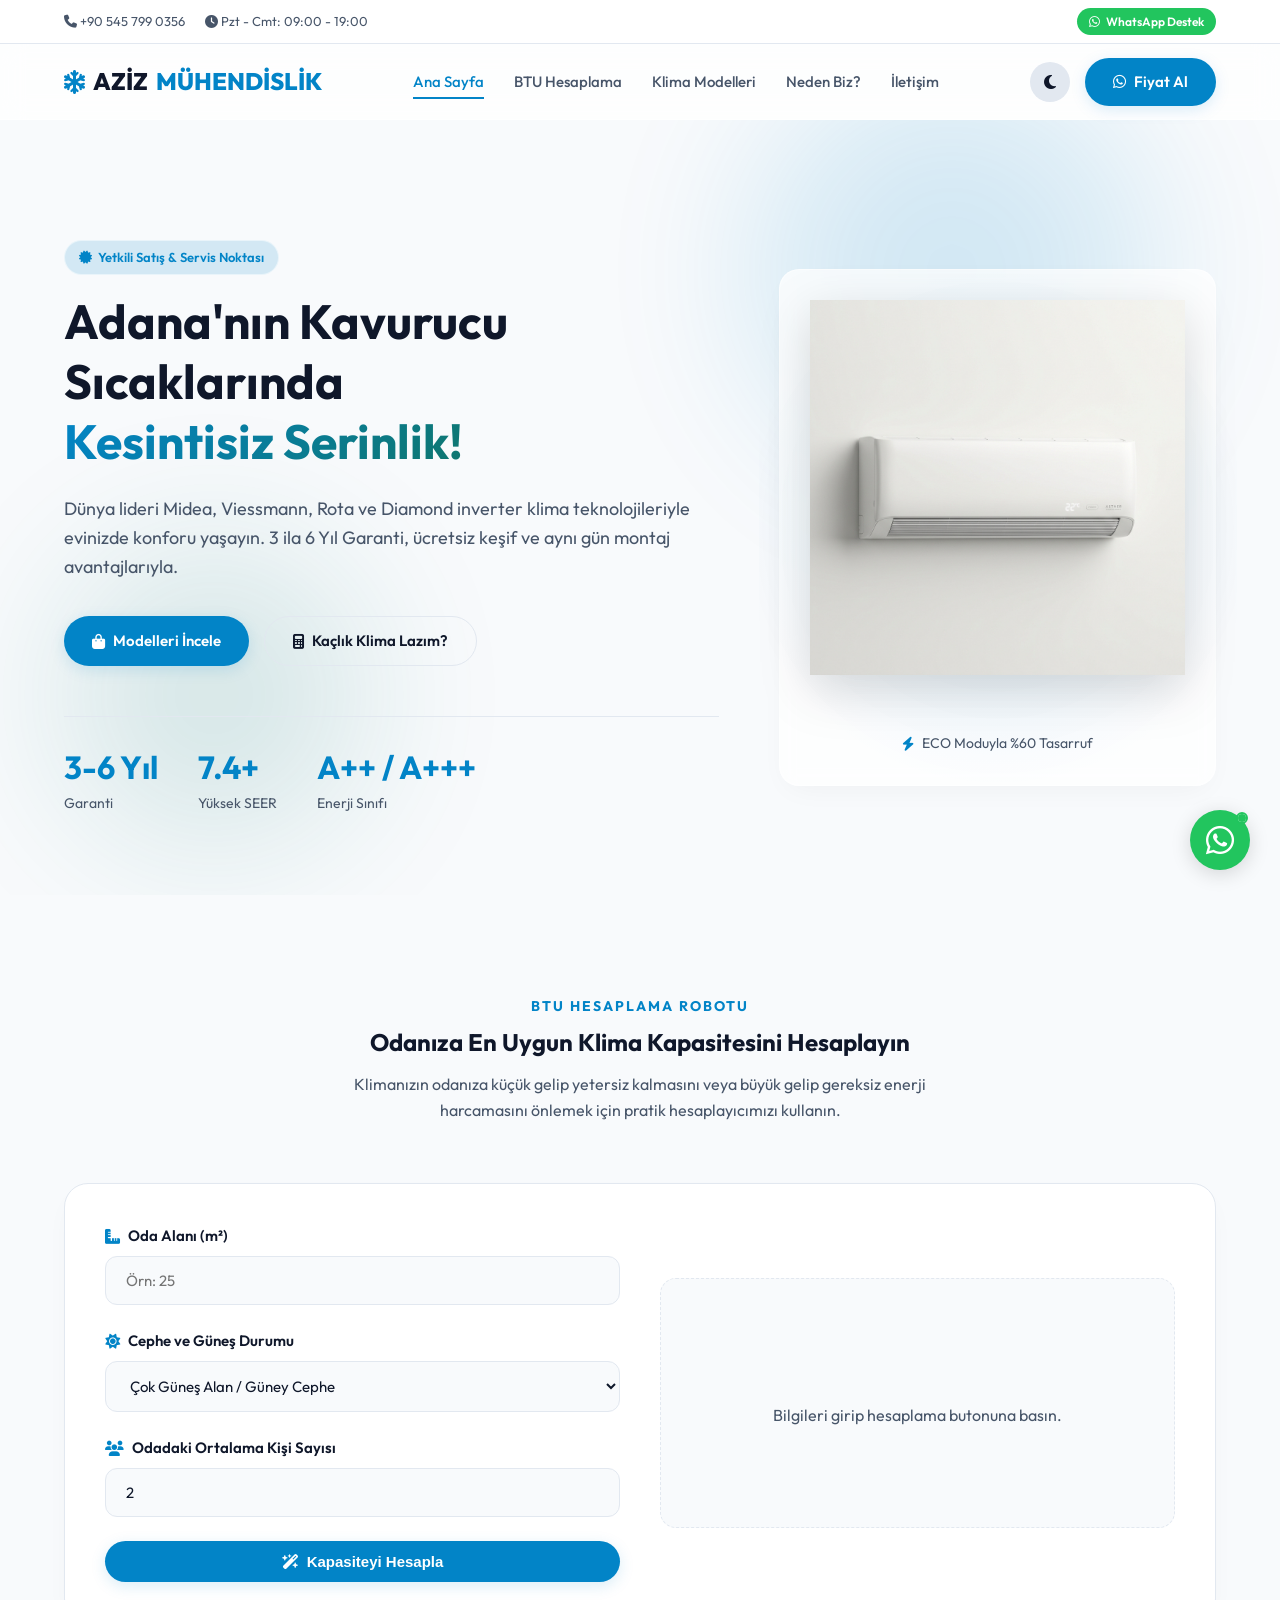
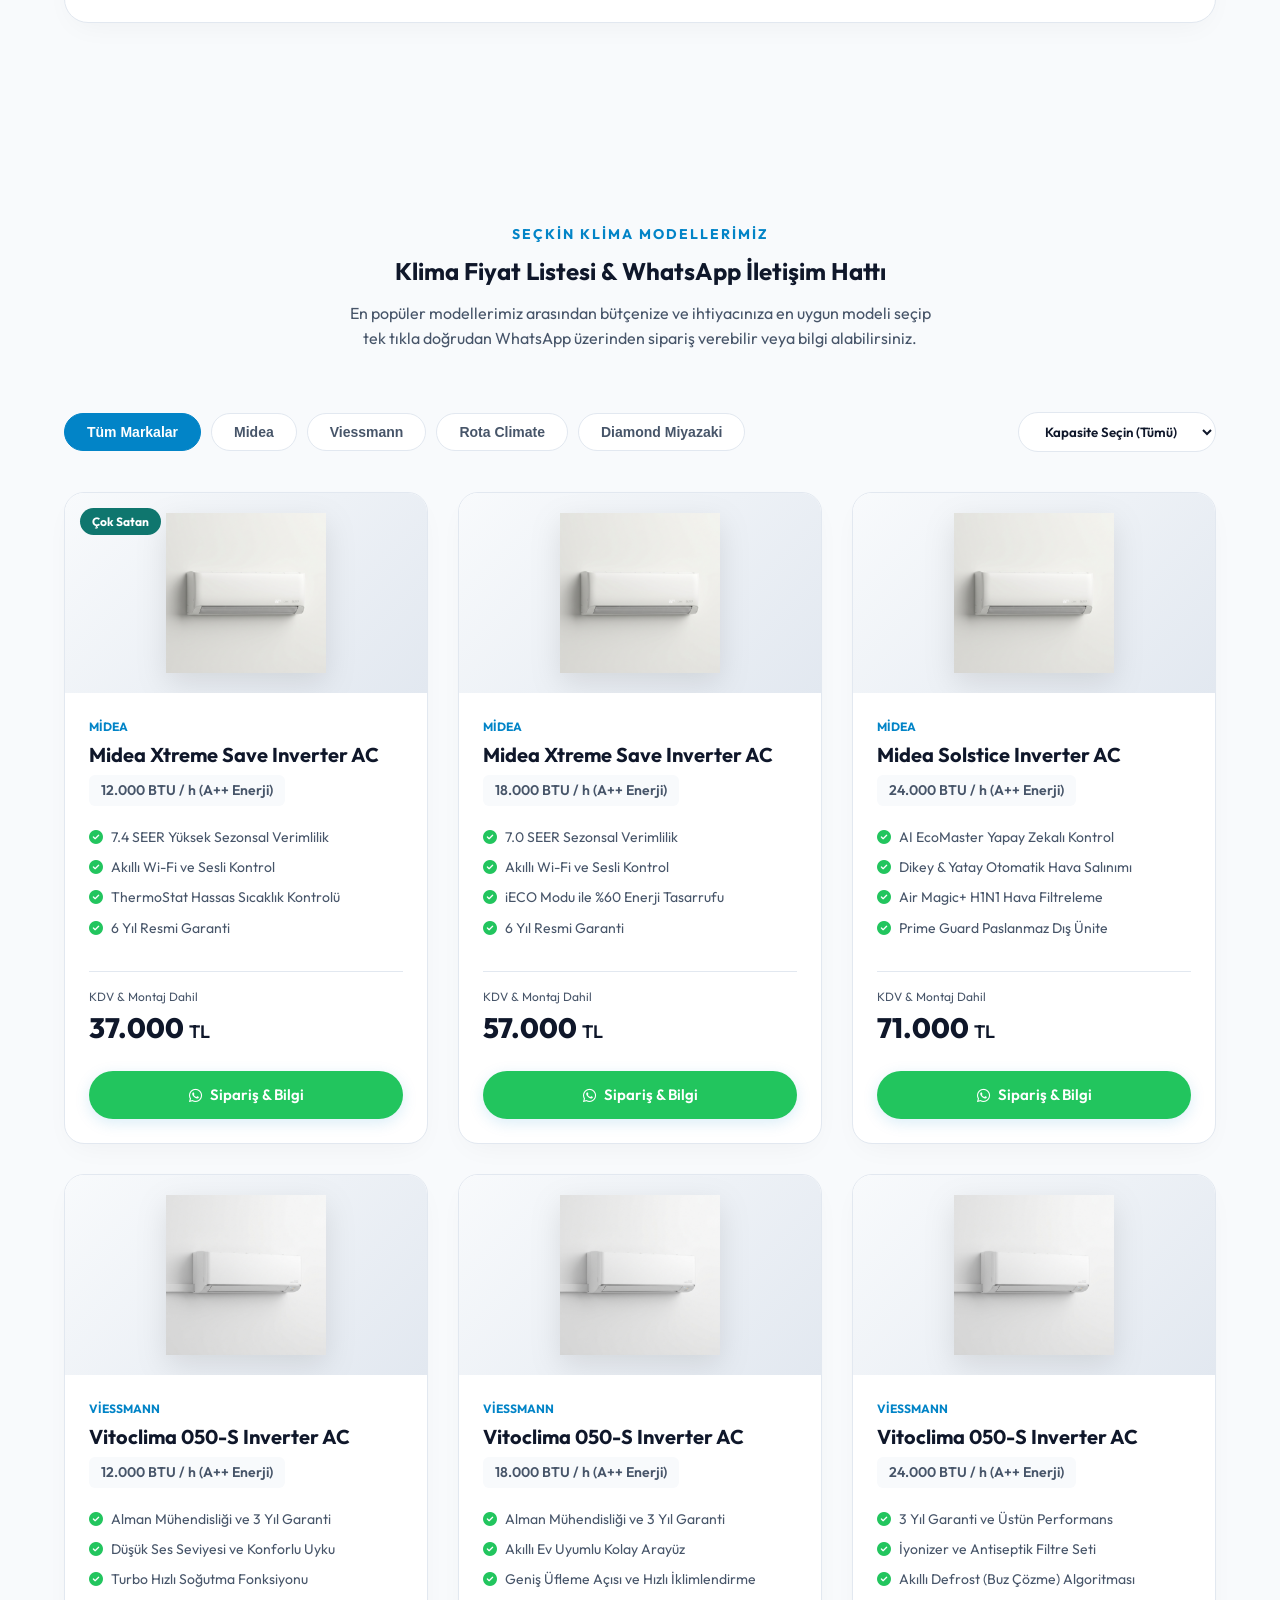
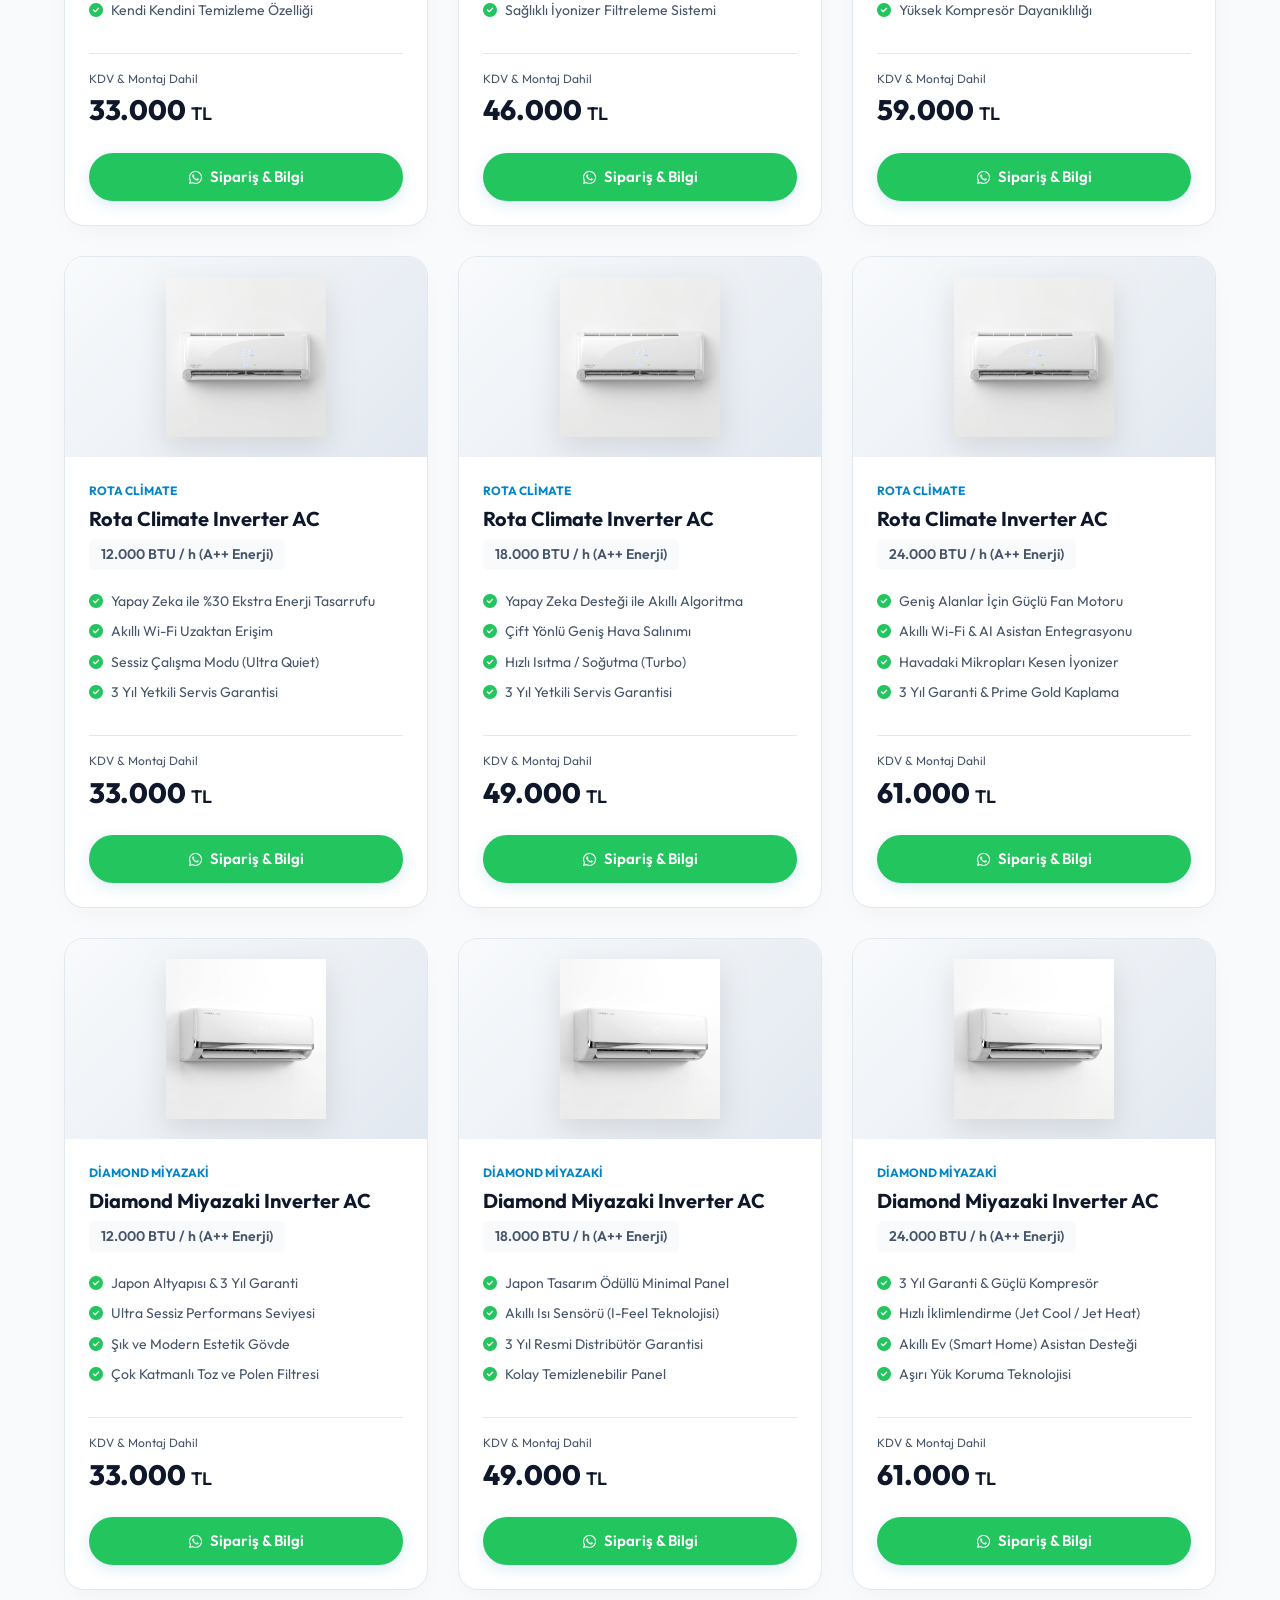
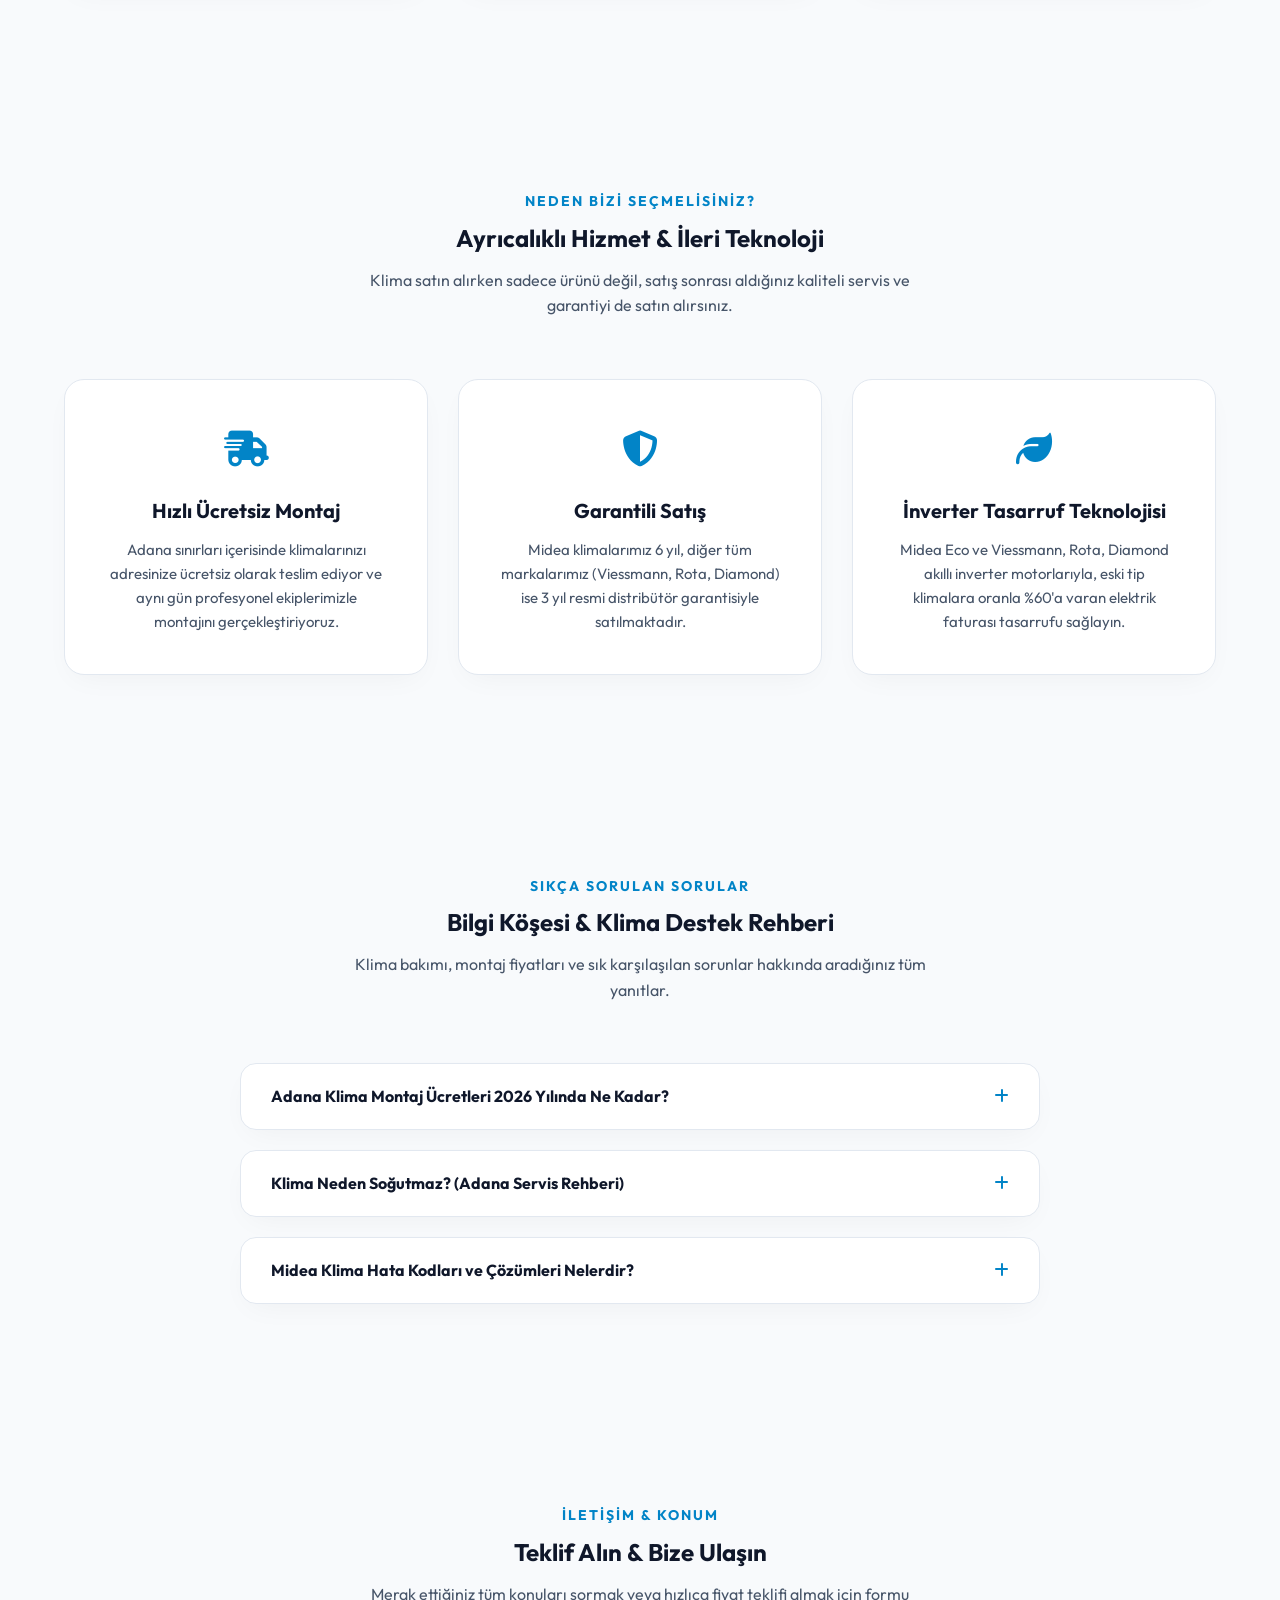
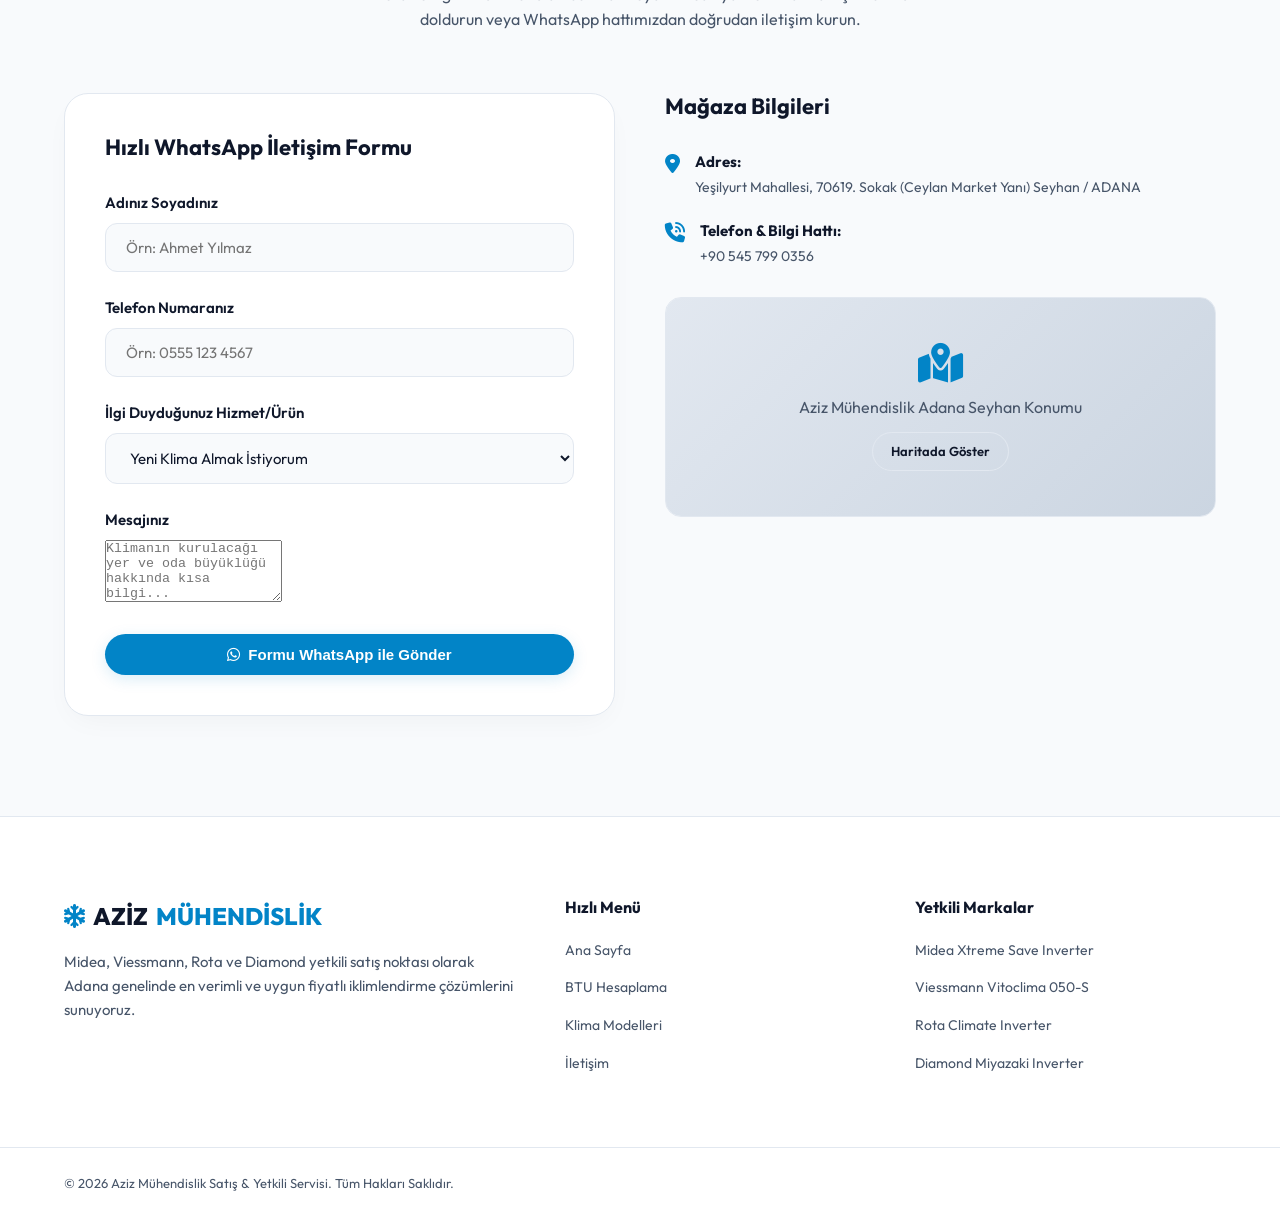
==== index.html @ 2f720b5b "Remove Designed for SEO text from footer" ====
<!DOCTYPE html>
<html lang="tr">
<head>
    <meta charset="UTF-8">
    <meta name="viewport" content="width=device-width, initial-scale=1.0">
    <title>Aziz Mühendislik | Adana Klima Satış & Teknik Servis Bayi</title>
    <meta name="description" content="Adana'da en ucuz ve en kaliteli klima modelleri! Aziz Mühendislik yetkili Midea, Viessmann, Rota ve Diamond bayi olarak 12000, 18000, 24000 BTU klima modellerinde cazip fiyatlar ve WhatsApp sipariş hattı.">
    <meta name="keywords" content="aziz mühendislik adana, adana klima, klima fiyatları adana, midea adana bayi, viessmann vitoclima adana, rota climate adana, diamond miyazaki adana, en iyi klima, yetkili klima servisi adana, 12000 btu klima, klima montajı">
    <link rel="canonical" href="https://github.com/ensibey/adanaklima">
    <meta name="google-site-verification" content="google5716913a2e6e8126" />
    
    <!-- Google Fonts -->
    <link rel="preconnect" href="https://fonts.googleapis.com">
    <link rel="preconnect" href="https://fonts.gstatic.com" crossorigin>
    <link href="https://fonts.googleapis.com/css2?family=Outfit:wght@300;400;500;600;700;800&display=swap" rel="stylesheet">
    
    <!-- FontAwesome for Icons -->
    <link rel="stylesheet" href="https://cdnjs.cloudflare.com/ajax/libs/font-awesome/6.4.0/css/all.min.css">
    
    <!-- Style Sheet -->
    <link rel="stylesheet" href="style.css">
    
    <!-- Structured Data (JSON-LD) for Google SEO -->
    <script type="application/ld+json">
    {
      "@context": "https://schema.org",
      "@type": "LocalBusiness",
      "name": "Aziz Mühendislik - Adana Klima Satış & Teknik Servis",
      "image": "https://raw.githubusercontent.com/ensibey/adanaklima/main/images/midea.png",
      "@id": "",
      "url": "https://github.com/ensibey/adanaklima",
      "telephone": "+905457990356",
      "address": {
        "@type": "PostalAddress",
        "streetAddress": "Yeşilyurt Mahallesi, 70619. Sokak (Ceylan Market Yanı)",
        "addressLocality": "Seyhan",
        "addressRegion": "Adana",
        "postalCode": "01120",
        "addressCountry": "TR"
      },
      "geo": {
        "@type": "GeoCoordinates",
        "latitude": 37.0094,
        "longitude": 35.2952
      },
      "openingHoursSpecification": {
        "@type": "OpeningHoursSpecification",
        "dayOfWeek": [
          "Monday",
          "Tuesday",
          "Wednesday",
          "Thursday",
          "Friday",
          "Saturday"
        ],
        "opens": "09:00",
        "closes": "19:00"
      },
      "priceRange": "$$$"
    }
    </script>
</head>
<body>
    <!-- Top Contact Bar -->
    <div class="top-bar">
        <div class="container top-bar-content">
            <div class="contact-info">
                <a href="tel:+905457990356"><i class="fa-solid fa-phone"></i> +90 545 799 0356</a>
                <span><i class="fa-solid fa-clock"></i> Pzt - Cmt: 09:00 - 19:00</span>
            </div>
            <div class="social-links">
                <a href="https://wa.me/905457990356" class="top-whatsapp" target="_blank"><i class="fa-brands fa-whatsapp"></i> WhatsApp Destek</a>
            </div>
        </div>
    </div>

    <!-- Navigation -->
    <header class="header">
        <nav class="navbar container">
            <a href="#" class="logo">
                <i class="fa-solid fa-snowflake icon-spin"></i> AZİZ<span>MÜHENDİSLİK</span>
            </a>
            <ul class="nav-menu">
                <li><a href="#home" class="nav-link active">Ana Sayfa</a></li>
                <li><a href="#calculator" class="nav-link">BTU Hesaplama</a></li>
                <li><a href="#products" class="nav-link">Klima Modelleri</a></li>
                <li><a href="#features" class="nav-link">Neden Biz?</a></li>
                <li><a href="#contact" class="nav-link">İletişim</a></li>
            </ul>
            <div class="nav-actions">
                <button id="theme-toggle" class="theme-btn" aria-label="Koyu/Açık Tema Değiştir">
                    <i class="fa-solid fa-moon"></i>
                </button>
                <a href="https://wa.me/905457990356" class="btn btn-primary btn-nav-wa" target="_blank">
                    <i class="fa-brands fa-whatsapp"></i> Fiyat Al
                </a>
                <button class="hamburger-menu" aria-label="Menüyü Aç/Kapat">
                    <span class="bar"></span>
                    <span class="bar"></span>
                    <span class="bar"></span>
                </button>
            </div>
        </nav>
    </header>

    <main>
        <!-- Hero Section -->
        <section id="home" class="hero">
            <div class="hero-bg-gradients">
                <div class="gradient-sphere sphere-1"></div>
                <div class="gradient-sphere sphere-2"></div>
            </div>
            <div class="container hero-content">
                <div class="hero-text">
                    <span class="badge"><i class="fa-solid fa-certificate"></i> Yetkili Satış & Servis Noktası</span>
                    <h1>Adana'nın Kavurucu Sıcaklarında <br><span class="text-gradient">Kesintisiz Serinlik!</span></h1>
                    <p>Dünya lideri Midea, Viessmann, Rota ve Diamond inverter klima teknolojileriyle evinizde konforu yaşayın. 3 ila 6 Yıl Garanti, ücretsiz keşif ve aynı gün montaj avantajlarıyla.</p>
                    <div class="hero-actions">
                        <a href="#products" class="btn btn-primary"><i class="fa-solid fa-bag-shopping"></i> Modelleri İncele</a>
                        <a href="#calculator" class="btn btn-secondary"><i class="fa-solid fa-calculator"></i> Kaçlık Klima Lazım?</a>
                    </div>
                    <div class="hero-stats">
                        <div class="stat-item">
                            <h3>3-6 Yıl</h3>
                            <p>Garanti</p>
                        </div>
                        <div class="stat-item">
                            <h3>7.4+</h3>
                            <p>Yüksek SEER</p>
                        </div>
                        <div class="stat-item">
                            <h3>A++ / A+++</h3>
                            <p>Enerji Sınıfı</p>
                        </div>
                    </div>
                </div>
                <div class="hero-visual">
                    <div class="image-wrapper">
                        <!-- Premium AC representation using image -->
                        <div class="premium-ac-mockup">
                            <div class="ac-glow"></div>
                            <img src="images/midea.png" alt="Midea Split Klima" class="ac-unit-img">
                            <div class="ac-badge">
                                <i class="fa-solid fa-bolt"></i>
                                <span>ECO Moduyla %60 Tasarruf</span>
                            </div>
                        </div>
                    </div>
                </div>
            </div>
        </section>

        <!-- Interactive BTU Calculator Section -->
        <section id="calculator" class="calculator-section section-padding">
            <div class="container">
                <div class="section-header text-center">
                    <span class="sub-title">BTU Hesaplama Robotu</span>
                    <h2>Odanıza En Uygun Klima Kapasitesini Hesaplayın</h2>
                    <p class="section-desc">Klimanızın odanıza küçük gelip yetersiz kalmasını veya büyük gelip gereksiz enerji harcamasını önlemek için pratik hesaplayıcımızı kullanın.</p>
                </div>
                
                <div class="calculator-box">
                    <div class="calc-inputs">
                        <div class="form-group">
                            <label for="room-area"><i class="fa-solid fa-ruler-combined"></i> Oda Alanı (m²)</label>
                            <input type="number" id="room-area" placeholder="Örn: 25" min="5" max="150" required>
                        </div>
                        <div class="form-group">
                            <label for="room-exposure"><i class="fa-solid fa-sun"></i> Cephe ve Güneş Durumu</label>
                            <select id="room-exposure">
                                <option value="1.0">Normal / Az Güneş Alan</option>
                                <option value="1.15" selected>Çok Güneş Alan / Güney Cephe</option>
                                <option value="1.25">Çatı Katı / Doğrudan Güneş Alan</option>
                            </select>
                        </div>
                        <div class="form-group">
                            <label for="people-count"><i class="fa-solid fa-users"></i> Odadaki Ortalama Kişi Sayısı</label>
                            <input type="number" id="people-count" value="2" min="1" max="20">
                        </div>
                        <button id="btn-calculate" class="btn btn-primary w-100">
                            <i class="fa-solid fa-wand-magic-sparkles"></i> Kapasiteyi Hesapla
                        </button>
                    </div>
                    
                    <div class="calc-result" id="calc-result-box">
                        <div class="result-placeholder">
                            <i class="fa-solid fa-calculator-combined icon-pulse"></i>
                            <p>Bilgileri girip hesaplama butonuna basın.</p>
                        </div>
                        <div class="result-display d-none">
                            <span class="result-label">Önerilen Minimum Kapasite</span>
                            <div class="result-btu" id="recommended-btu">-- BTU</div>
                            <p class="result-description" id="recommended-desc">Hesaplanıyor...</p>
                            <div class="result-action">
                                <button id="btn-filter-recommended" class="btn btn-secondary btn-sm">
                                    <i class="fa-solid fa-filter"></i> Bu Kapasitedeki Klimaları Göster
                                </button>
                            </div>
                        </div>
                    </div>
                </div>
            </div>
        </section>

        <!-- Product Catalog Section -->
        <section id="products" class="products-section section-padding">
            <div class="container">
                <div class="section-header text-center">
                    <span class="sub-title">Seçkin Klima Modellerimiz</span>
                    <h2>Klima Fiyat Listesi & WhatsApp İletişim Hattı</h2>
                    <p class="section-desc">En popüler modellerimiz arasından bütçenize ve ihtiyacınıza en uygun modeli seçip tek tıkla doğrudan WhatsApp üzerinden sipariş verebilir veya bilgi alabilirsiniz.</p>
                </div>

                <!-- Filters -->
                <div class="filter-wrapper">
                    <div class="filter-tabs">
                        <button class="filter-btn active" data-filter="all">Tüm Markalar</button>
                        <button class="filter-btn" data-filter="midea">Midea</button>
                        <button class="filter-btn" data-filter="viessmann">Viessmann</button>
                        <button class="filter-btn" data-filter="rota">Rota Climate</button>
                        <button class="filter-btn" data-filter="diamond">Diamond Miyazaki</button>
                    </div>
                    <div class="filter-capacity">
                        <select id="capacity-select" aria-label="BTU Kapasitesi Filtrele">
                            <option value="all">Kapasite Seçin (Tümü)</option>
                            <option value="12000">12.000 BTU</option>
                            <option value="18000">18.000 BTU</option>
                            <option value="24000">24.000 BTU</option>
                        </select>
                    </div>
                </div>

                <!-- Products Grid -->
                <div class="products-grid" id="products-container">
                    
                    <!-- BRAND: MIDEA -->
                    <!-- Product 1: Midea 12k -->
                    <article class="product-card" data-brand="midea" data-btu="12000">
                        <div class="card-badge highlight">Çok Satan</div>
                        <div class="product-image">
                            <img src="images/midea.png" alt="Midea Xtreme Save 12.000 BTU Inverter AC" class="ac-card-img">
                        </div>
                        <div class="product-info">
                            <span class="brand-tag">Midea</span>
                            <h3 class="product-title">Midea Xtreme Save Inverter AC</h3>
                            <div class="product-capacity-tag">12.000 BTU / h (A++ Enerji)</div>
                            <ul class="product-specs">
                                <li><i class="fa-solid fa-circle-check"></i> 7.4 SEER Yüksek Sezonsal Verimlilik</li>
                                <li><i class="fa-solid fa-circle-check"></i> Akıllı Wi-Fi ve Sesli Kontrol</li>
                                <li><i class="fa-solid fa-circle-check"></i> ThermoStat Hassas Sıcaklık Kontrolü</li>
                                <li><i class="fa-solid fa-circle-check"></i> 6 Yıl Resmi Garanti</li>
                            </ul>
                            <div class="price-box">
                                <span class="price-title">KDV & Montaj Dahil</span>
                                <div class="price-value">37.000 <span class="currency">TL</span></div>
                            </div>
                            <a href="#" class="btn btn-primary btn-wa-order" data-brand="Midea" data-model="Xtreme Save Inverter" data-btu="12.000" data-price="37.000">
                                <i class="fa-brands fa-whatsapp"></i> Sipariş & Bilgi
                            </a>
                        </div>
                    </article>

                    <!-- Product 2: Midea 18k -->
                    <article class="product-card" data-brand="midea" data-btu="18000">
                        <div class="product-image">
                            <img src="images/midea.png" alt="Midea Xtreme Save 18.000 BTU Inverter AC" class="ac-card-img">
                        </div>
                        <div class="product-info">
                            <span class="brand-tag">Midea</span>
                            <h3 class="product-title">Midea Xtreme Save Inverter AC</h3>
                            <div class="product-capacity-tag">18.000 BTU / h (A++ Enerji)</div>
                            <ul class="product-specs">
                                <li><i class="fa-solid fa-circle-check"></i> 7.0 SEER Sezonsal Verimlilik</li>
                                <li><i class="fa-solid fa-circle-check"></i> Akıllı Wi-Fi ve Sesli Kontrol</li>
                                <li><i class="fa-solid fa-circle-check"></i> iECO Modu ile %60 Enerji Tasarrufu</li>
                                <li><i class="fa-solid fa-circle-check"></i> 6 Yıl Resmi Garanti</li>
                            </ul>
                            <div class="price-box">
                                <span class="price-title">KDV & Montaj Dahil</span>
                                <div class="price-value">57.000 <span class="currency">TL</span></div>
                            </div>
                            <a href="#" class="btn btn-primary btn-wa-order" data-brand="Midea" data-model="Xtreme Save Inverter" data-btu="18.000" data-price="57.000">
                                <i class="fa-brands fa-whatsapp"></i> Sipariş & Bilgi
                            </a>
                        </div>
                    </article>

                    <!-- Product 3: Midea 24k -->
                    <article class="product-card" data-brand="midea" data-btu="24000">
                        <div class="product-image">
                            <img src="images/midea.png" alt="Midea Solstice 24.000 BTU Inverter AC" class="ac-card-img">
                        </div>
                        <div class="product-info">
                            <span class="brand-tag">Midea</span>
                            <h3 class="product-title">Midea Solstice Inverter AC</h3>
                            <div class="product-capacity-tag">24.000 BTU / h (A++ Enerji)</div>
                            <ul class="product-specs">
                                <li><i class="fa-solid fa-circle-check"></i> AI EcoMaster Yapay Zekalı Kontrol</li>
                                <li><i class="fa-solid fa-circle-check"></i> Dikey & Yatay Otomatik Hava Salınımı</li>
                                <li><i class="fa-solid fa-circle-check"></i> Air Magic+ H1N1 Hava Filtreleme</li>
                                <li><i class="fa-solid fa-circle-check"></i> Prime Guard Paslanmaz Dış Ünite</li>
                            </ul>
                            <div class="price-box">
                                <span class="price-title">KDV & Montaj Dahil</span>
                                <div class="price-value">71.000 <span class="currency">TL</span></div>
                            </div>
                            <a href="#" class="btn btn-primary btn-wa-order" data-brand="Midea" data-model="Solstice Inverter" data-btu="24.000" data-price="71.000">
                                <i class="fa-brands fa-whatsapp"></i> Sipariş & Bilgi
                            </a>
                        </div>
                    </article>


                    <!-- BRAND: VIESSMANN -->
                    <!-- Product 4: Viessmann 12k -->
                    <article class="product-card" data-brand="viessmann" data-btu="12000">
                        <div class="product-image">
                            <img src="images/viessmann.png" alt="Viessmann Vitoclima 12.000 BTU" class="ac-card-img">
                        </div>
                        <div class="product-info">
                            <span class="brand-tag">Viessmann</span>
                            <h3 class="product-title">Vitoclima 050-S Inverter AC</h3>
                            <div class="product-capacity-tag">12.000 BTU / h (A++ Enerji)</div>
                            <ul class="product-specs">
                                <li><i class="fa-solid fa-circle-check"></i> Alman Mühendisliği ve 3 Yıl Garanti</li>
                                <li><i class="fa-solid fa-circle-check"></i> Düşük Ses Seviyesi ve Konforlu Uyku</li>
                                <li><i class="fa-solid fa-circle-check"></i> Turbo Hızlı Soğutma Fonksiyonu</li>
                                <li><i class="fa-solid fa-circle-check"></i> Kendi Kendini Temizleme Özelliği</li>
                            </ul>
                            <div class="price-box">
                                <span class="price-title">KDV & Montaj Dahil</span>
                                <div class="price-value">33.000 <span class="currency">TL</span></div>
                            </div>
                            <a href="#" class="btn btn-primary btn-wa-order" data-brand="Viessmann" data-model="Vitoclima 050-S" data-btu="12.000" data-price="33.000">
                                <i class="fa-brands fa-whatsapp"></i> Sipariş & Bilgi
                            </a>
                        </div>
                    </article>

                    <!-- Product 5: Viessmann 18k -->
                    <article class="product-card" data-brand="viessmann" data-btu="18000">
                        <div class="product-image">
                            <img src="images/viessmann.png" alt="Viessmann Vitoclima 18.000 BTU" class="ac-card-img">
                        </div>
                        <div class="product-info">
                            <span class="brand-tag">Viessmann</span>
                            <h3 class="product-title">Vitoclima 050-S Inverter AC</h3>
                            <div class="product-capacity-tag">18.000 BTU / h (A++ Enerji)</div>
                            <ul class="product-specs">
                                <li><i class="fa-solid fa-circle-check"></i> Alman Mühendisliği ve 3 Yıl Garanti</li>
                                <li><i class="fa-solid fa-circle-check"></i> Akıllı Ev Uyumlu Kolay Arayüz</li>
                                <li><i class="fa-solid fa-circle-check"></i> Geniş Üfleme Açısı ve Hızlı İklimlendirme</li>
                                <li><i class="fa-solid fa-circle-check"></i> Sağlıklı İyonizer Filtreleme Sistemi</li>
                            </ul>
                            <div class="price-box">
                                <span class="price-title">KDV & Montaj Dahil</span>
                                <div class="price-value">46.000 <span class="currency">TL</span></div>
                            </div>
                            <a href="#" class="btn btn-primary btn-wa-order" data-brand="Viessmann" data-model="Vitoclima 050-S" data-btu="18.000" data-price="46.000">
                                <i class="fa-brands fa-whatsapp"></i> Sipariş & Bilgi
                            </a>
                        </div>
                    </article>

                    <!-- Product 6: Viessmann 24k -->
                    <article class="product-card" data-brand="viessmann" data-btu="24000">
                        <div class="product-image">
                            <img src="images/viessmann.png" alt="Viessmann Vitoclima 24.000 BTU" class="ac-card-img">
                        </div>
                        <div class="product-info">
                            <span class="brand-tag">Viessmann</span>
                            <h3 class="product-title">Vitoclima 050-S Inverter AC</h3>
                            <div class="product-capacity-tag">24.000 BTU / h (A++ Enerji)</div>
                            <ul class="product-specs">
                                <li><i class="fa-solid fa-circle-check"></i> 3 Yıl Garanti ve Üstün Performans</li>
                                <li><i class="fa-solid fa-circle-check"></i> İyonizer ve Antiseptik Filtre Seti</li>
                                <li><i class="fa-solid fa-circle-check"></i> Akıllı Defrost (Buz Çözme) Algoritması</li>
                                <li><i class="fa-solid fa-circle-check"></i> Yüksek Kompresör Dayanıklılığı</li>
                            </ul>
                            <div class="price-box">
                                <span class="price-title">KDV & Montaj Dahil</span>
                                <div class="price-value">59.000 <span class="currency">TL</span></div>
                            </div>
                            <a href="#" class="btn btn-primary btn-wa-order" data-brand="Viessmann" data-model="Vitoclima 050-S" data-btu="24.000" data-price="59.000">
                                <i class="fa-brands fa-whatsapp"></i> Sipariş & Bilgi
                            </a>
                        </div>
                    </article>


                    <!-- BRAND: ROTA CLIMATE -->
                    <!-- Product 7: Rota 12k -->
                    <article class="product-card" data-brand="rota" data-btu="12000">
                        <div class="product-image">
                            <img src="images/rota.png" alt="Rota Climate 12.000 BTU Inverter AC" class="ac-card-img">
                        </div>
                        <div class="product-info">
                            <span class="brand-tag">Rota Climate</span>
                            <h3 class="product-title">Rota Climate Inverter AC</h3>
                            <div class="product-capacity-tag">12.000 BTU / h (A++ Enerji)</div>
                            <ul class="product-specs">
                                <li><i class="fa-solid fa-circle-check"></i> Yapay Zeka ile %30 Ekstra Enerji Tasarrufu</li>
                                <li><i class="fa-solid fa-circle-check"></i> Akıllı Wi-Fi Uzaktan Erişim</li>
                                <li><i class="fa-solid fa-circle-check"></i> Sessiz Çalışma Modu (Ultra Quiet)</li>
                                <li><i class="fa-solid fa-circle-check"></i> 3 Yıl Yetkili Servis Garantisi</li>
                            </ul>
                            <div class="price-box">
                                <span class="price-title">KDV & Montaj Dahil</span>
                                <div class="price-value">33.000 <span class="currency">TL</span></div>
                            </div>
                            <a href="#" class="btn btn-primary btn-wa-order" data-brand="Rota" data-model="Climate Inverter" data-btu="12.000" data-price="33.000">
                                <i class="fa-brands fa-whatsapp"></i> Sipariş & Bilgi
                            </a>
                        </div>
                    </article>

                    <!-- Product 8: Rota 18k -->
                    <article class="product-card" data-brand="rota" data-btu="18000">
                        <div class="product-image">
                            <img src="images/rota.png" alt="Rota Climate 18.000 BTU Inverter AC" class="ac-card-img">
                        </div>
                        <div class="product-info">
                            <span class="brand-tag">Rota Climate</span>
                            <h3 class="product-title">Rota Climate Inverter AC</h3>
                            <div class="product-capacity-tag">18.000 BTU / h (A++ Enerji)</div>
                            <ul class="product-specs">
                                <li><i class="fa-solid fa-circle-check"></i> Yapay Zeka Desteği ile Akıllı Algoritma</li>
                                <li><i class="fa-solid fa-circle-check"></i> Çift Yönlü Geniş Hava Salınımı</li>
                                <li><i class="fa-solid fa-circle-check"></i> Hızlı Isıtma / Soğutma (Turbo)</li>
                                <li><i class="fa-solid fa-circle-check"></i> 3 Yıl Yetkili Servis Garantisi</li>
                            </ul>
                            <div class="price-box">
                                <span class="price-title">KDV & Montaj Dahil</span>
                                <div class="price-value">49.000 <span class="currency">TL</span></div>
                            </div>
                            <a href="#" class="btn btn-primary btn-wa-order" data-brand="Rota" data-model="Climate Inverter" data-btu="18.000" data-price="49.000">
                                <i class="fa-brands fa-whatsapp"></i> Sipariş & Bilgi
                            </a>
                        </div>
                    </article>

                    <!-- Product 9: Rota 24k -->
                    <article class="product-card" data-brand="rota" data-btu="24000">
                        <div class="product-image">
                            <img src="images/rota.png" alt="Rota Climate 24.000 BTU Inverter AC" class="ac-card-img">
                        </div>
                        <div class="product-info">
                            <span class="brand-tag">Rota Climate</span>
                            <h3 class="product-title">Rota Climate Inverter AC</h3>
                            <div class="product-capacity-tag">24.000 BTU / h (A++ Enerji)</div>
                            <ul class="product-specs">
                                <li><i class="fa-solid fa-circle-check"></i> Geniş Alanlar İçin Güçlü Fan Motoru</li>
                                <li><i class="fa-solid fa-circle-check"></i> Akıllı Wi-Fi & AI Asistan Entegrasyonu</li>
                                <li><i class="fa-solid fa-circle-check"></i> Havadaki Mikropları Kesen İyonizer</li>
                                <li><i class="fa-solid fa-circle-check"></i> 3 Yıl Garanti & Prime Gold Kaplama</li>
                            </ul>
                            <div class="price-box">
                                <span class="price-title">KDV & Montaj Dahil</span>
                                <div class="price-value">61.000 <span class="currency">TL</span></div>
                            </div>
                            <a href="#" class="btn btn-primary btn-wa-order" data-brand="Rota" data-model="Climate Inverter" data-btu="24.000" data-price="61.000">
                                <i class="fa-brands fa-whatsapp"></i> Sipariş & Bilgi
                            </a>
                        </div>
                    </article>


                    <!-- BRAND: DIAMOND MIYAZAKI -->
                    <!-- Product 10: Diamond 12k -->
                    <article class="product-card" data-brand="diamond" data-btu="12000">
                        <div class="product-image">
                            <img src="images/diamond.png" alt="Diamond Miyazaki 12.000 BTU Inverter AC" class="ac-card-img">
                        </div>
                        <div class="product-info">
                            <span class="brand-tag">Diamond Miyazaki</span>
                            <h3 class="product-title">Diamond Miyazaki Inverter AC</h3>
                            <div class="product-capacity-tag">12.000 BTU / h (A++ Enerji)</div>
                            <ul class="product-specs">
                                <li><i class="fa-solid fa-circle-check"></i> Japon Altyapısı & 3 Yıl Garanti</li>
                                <li><i class="fa-solid fa-circle-check"></i> Ultra Sessiz Performans Seviyesi</li>
                                <li><i class="fa-solid fa-circle-check"></i> Şık ve Modern Estetik Gövde</li>
                                <li><i class="fa-solid fa-circle-check"></i> Çok Katmanlı Toz ve Polen Filtresi</li>
                            </ul>
                            <div class="price-box">
                                <span class="price-title">KDV & Montaj Dahil</span>
                                <div class="price-value">33.000 <span class="currency">TL</span></div>
                            </div>
                            <a href="#" class="btn btn-primary btn-wa-order" data-brand="Diamond" data-model="Miyazaki Inverter" data-btu="12.000" data-price="33.000">
                                <i class="fa-brands fa-whatsapp"></i> Sipariş & Bilgi
                            </a>
                        </div>
                    </article>

                    <!-- Product 11: Diamond 18k -->
                    <article class="product-card" data-brand="diamond" data-btu="18000">
                        <div class="product-image">
                            <img src="images/diamond.png" alt="Diamond Miyazaki 18.000 BTU Inverter AC" class="ac-card-img">
                        </div>
                        <div class="product-info">
                            <span class="brand-tag">Diamond Miyazaki</span>
                            <h3 class="product-title">Diamond Miyazaki Inverter AC</h3>
                            <div class="product-capacity-tag">18.000 BTU / h (A++ Enerji)</div>
                            <ul class="product-specs">
                                <li><i class="fa-solid fa-circle-check"></i> Japon Tasarım Ödüllü Minimal Panel</li>
                                <li><i class="fa-solid fa-circle-check"></i> Akıllı Isı Sensörü (I-Feel Teknolojisi)</li>
                                <li><i class="fa-solid fa-circle-check"></i> 3 Yıl Resmi Distribütör Garantisi</li>
                                <li><i class="fa-solid fa-circle-check"></i> Kolay Temizlenebilir Panel</li>
                            </ul>
                            <div class="price-box">
                                <span class="price-title">KDV & Montaj Dahil</span>
                                <div class="price-value">49.000 <span class="currency">TL</span></div>
                            </div>
                            <a href="#" class="btn btn-primary btn-wa-order" data-brand="Diamond" data-model="Miyazaki Inverter" data-btu="18.000" data-price="49.000">
                                <i class="fa-brands fa-whatsapp"></i> Sipariş & Bilgi
                            </a>
                        </div>
                    </article>

                    <!-- Product 12: Diamond 24k -->
                    <article class="product-card" data-brand="diamond" data-btu="24000">
                        <div class="product-image">
                            <img src="images/diamond.png" alt="Diamond Miyazaki 24.000 BTU Inverter AC" class="ac-card-img">
                        </div>
                        <div class="product-info">
                            <span class="brand-tag">Diamond Miyazaki</span>
                            <h3 class="product-title">Diamond Miyazaki Inverter AC</h3>
                            <div class="product-capacity-tag">24.000 BTU / h (A++ Enerji)</div>
                            <ul class="product-specs">
                                <li><i class="fa-solid fa-circle-check"></i> 3 Yıl Garanti & Güçlü Kompresör</li>
                                <li><i class="fa-solid fa-circle-check"></i> Hızlı İklimlendirme (Jet Cool / Jet Heat)</li>
                                <li><i class="fa-solid fa-circle-check"></i> Akıllı Ev (Smart Home) Asistan Desteği</li>
                                <li><i class="fa-solid fa-circle-check"></i> Aşırı Yük Koruma Teknolojisi</li>
                            </ul>
                            <div class="price-box">
                                <span class="price-title">KDV & Montaj Dahil</span>
                                <div class="price-value">61.000 <span class="currency">TL</span></div>
                            </div>
                            <a href="#" class="btn btn-primary btn-wa-order" data-brand="Diamond" data-model="Miyazaki Inverter" data-btu="24.000" data-price="61.000">
                                <i class="fa-brands fa-whatsapp"></i> Sipariş & Bilgi
                            </a>
                        </div>
                    </article>
                </div>
            </div>
        </section>

        <!-- Technical Comparison / Features Section -->
        <section id="features" class="features-section section-padding">
            <div class="container">
                <div class="section-header text-center">
                    <span class="sub-title">Neden Bizi Seçmelisiniz?</span>
                    <h2>Ayrıcalıklı Hizmet & İleri Teknoloji</h2>
                    <p class="section-desc">Klima satın alırken sadece ürünü değil, satış sonrası aldığınız kaliteli servis ve garantiyi de satın alırsınız.</p>
                </div>
                
                <div class="features-grid">
                    <div class="feature-card">
                        <div class="feature-icon"><i class="fa-solid fa-truck-fast"></i></div>
                        <h3>Hızlı Ücretsiz Montaj</h3>
                        <p>Adana sınırları içerisinde klimalarınızı adresinize ücretsiz olarak teslim ediyor ve aynı gün profesyonel ekiplerimizle montajını gerçekleştiriyoruz.</p>
                    </div>
                    <div class="feature-card">
                        <div class="feature-icon"><i class="fa-solid fa-shield-halved"></i></div>
                        <h3>Garantili Satış</h3>
                        <p>Midea klimalarımız 6 yıl, diğer tüm markalarımız (Viessmann, Rota, Diamond) ise 3 yıl resmi distribütör garantisiyle satılmaktadır.</p>
                    </div>
                    <div class="feature-card">
                        <div class="feature-icon"><i class="fa-solid fa-leaf"></i></div>
                        <h3>İnverter Tasarruf Teknolojisi</h3>
                        <p>Midea Eco ve Viessmann, Rota, Diamond akıllı inverter motorlarıyla, eski tip klimalara oranla %60'a varan elektrik faturası tasarrufu sağlayın.</p>
                    </div>
                </div>
            </div>
        </section>

        <!-- FAQ Section for SEO Keywords -->
        <section id="faq" class="faq-section section-padding">
            <div class="container">
                <div class="section-header text-center">
                    <span class="sub-title">Sıkça Sorulan Sorular</span>
                    <h2>Bilgi Köşesi & Klima Destek Rehberi</h2>
                    <p class="section-desc">Klima bakımı, montaj fiyatları ve sık karşılaşılan sorunlar hakkında aradığınız tüm yanıtlar.</p>
                </div>
                <div class="faq-accordion">
                    <div class="faq-item">
                        <button class="faq-question">
                            <span>Adana Klima Montaj Ücretleri 2026 Yılında Ne Kadar?</span>
                            <i class="fa-solid fa-plus"></i>
                        </button>
                        <div class="faq-answer">
                            <p>Adana klima montaj ücretleri 2026 yılında klimanın BTU değerine, montaj yapılacak alanın yüksekliğine ve kullanılacak bakır boru hattının uzunluğuna bağlı olarak değişiklik göstermektedir. Aziz Mühendislik olarak satın aldığınız tüm Midea, Viessmann, Rota ve Diamond modellerinde ilk montaj ve Adana Seyhan merkezli nakliye işlemlerini ücretsiz olarak sunmaktayız. Detaylı montaj ve bakım teklifleri için bizimle WhatsApp üzerinden hızlıca iletişime geçebilirsiniz.</p>
                        </div>
                    </div>
                    <div class="faq-item">
                        <button class="faq-question">
                            <span>Klima Neden Soğutmaz? (Adana Servis Rehberi)</span>
                            <i class="fa-solid fa-plus"></i>
                        </button>
                        <div class="faq-answer">
                            <p>Klima neden soğutmaz? sorusunun Adana servis rehberi kapsamında en yaygın cevapları şunlardır: Filtrelerin tozla tıkanması, kompresör arızası veya sistemdeki gazın (R32) eksilmesi/kaçak yapmasıdır. Adana'nın nemli ve sıcak havasında klimaların yılda en az iki kez bakım görmesi gerekir. Klimanız üflüyor ama soğutmuyorsa, Aziz Mühendislik uzman ekiplerimiz gaz seviyesini kontrol edip filtre temizliği yaparak cihazınızı ilk günkü performansına ulaştırır.</p>
                        </div>
                    </div>
                    <div class="faq-item">
                        <button class="faq-question">
                            <span>Midea Klima Hata Kodları ve Çözümleri Nelerdir?</span>
                            <i class="fa-solid fa-plus"></i>
                        </button>
                        <div class="faq-answer">
                            <p>Midea klima hata kodları ve çözümleri cihazın dijital göstergesindeki uyarılara göre belirlenir. En sık karşılaşılan hatalardan E1 iç-dış ünite iletişim hatasını, E7 ise kompresör sıcaklık veya voltaj düzensizliğini gösterir. Bu gibi durumlarda klimayı resetlemek veya elektrik şalterini kapatıp açmak geçici bir çözüm olabilir. Sorun devam ediyorsa, cihazınıza zarar vermemek için Aziz Mühendislik WhatsApp hattımıza hata kodunu bildirerek profesyonel servis kaydı açtırabilirsiniz.</p>
                        </div>
                    </div>
                </div>
            </div>
        </section>

        <!-- Contact Section -->
        <section id="contact" class="contact-section section-padding">
            <div class="container">
                <div class="section-header text-center">
                    <span class="sub-title">İletişim & Konum</span>
                    <h2>Teklif Alın & Bize Ulaşın</h2>
                    <p class="section-desc">Merak ettiğiniz tüm konuları sormak veya hızlıca fiyat teklifi almak için formu doldurun veya WhatsApp hattımızdan doğrudan iletişim kurun.</p>
                </div>
                
                <div class="contact-wrapper">
                    <!-- Form directly redirected to WhatsApp link -->
                    <div class="contact-form-box">
                        <h3>Hızlı WhatsApp İletişim Formu</h3>
                        <form id="wa-contact-form">
                            <div class="form-group">
                                <label for="form-name">Adınız Soyadınız</label>
                                <input type="text" id="form-name" placeholder="Örn: Ahmet Yılmaz" required>
                            </div>
                            <div class="form-group">
                                <label for="form-phone">Telefon Numaranız</label>
                                <input type="tel" id="form-phone" placeholder="Örn: 0555 123 4567" required>
                            </div>
                            <div class="form-group">
                                <label for="form-service">İlgi Duyduğunuz Hizmet/Ürün</label>
                                <select id="form-service">
                                    <option value="Klima Satın Alma">Yeni Klima Almak İstiyorum</option>
                                    <option value="Klima Bakım / Servis">Bakım & Servis Hizmeti İstiyorum</option>
                                    <option value="Ücretsiz Keşif">Ücretsiz Keşif Talebi</option>
                                </select>
                            </div>
                            <div class="form-group">
                                <label for="form-message">Mesajınız</label>
                                <textarea id="form-message" rows="4" placeholder="Klimanın kurulacağı yer ve oda büyüklüğü hakkında kısa bilgi..." required></textarea>
                            </div>
                            <button type="submit" class="btn btn-primary w-100">
                                <i class="fa-brands fa-whatsapp"></i> Formu WhatsApp ile Gönder
                            </button>
                        </form>
                    </div>
                    
                    <div class="contact-info-box">
                        <h3>Mağaza Bilgileri</h3>
                        <ul class="contact-details">
                            <li>
                                <i class="fa-solid fa-location-dot"></i>
                                <div>
                                    <strong>Adres:</strong>
                                    <p>Yeşilyurt Mahallesi, 70619. Sokak (Ceylan Market Yanı) Seyhan / ADANA</p>
                                </div>
                            </li>
                            <li>
                                <i class="fa-solid fa-phone-volume"></i>
                                <div>
                                    <strong>Telefon & Bilgi Hattı:</strong>
                                    <p><a href="tel:+905457990356">+90 545 799 0356</a></p>
                                </div>
                            </li>
                        </ul>
                        
                        <div class="map-placeholder">
                            <!-- Simulated clean map pointing to search query -->
                            <div class="fake-map">
                                <i class="fa-solid fa-map-location-dot"></i>
                                <span>Aziz Mühendislik Adana Seyhan Konumu</span>
                                <a href="https://www.google.com/maps/search/?api=1&query=Aziz+Mühendislik+Yeşilyurt+70619+Sokak+Seyhan+Adana" target="_blank" class="btn btn-secondary btn-sm">Haritada Göster</a>
                            </div>
                        </div>
                    </div>
                </div>
            </div>
        </section>
    </main>

    <!-- Footer -->
    <footer class="footer-section">
        <div class="container footer-content">
            <div class="footer-brand">
                <a href="#" class="logo">
                    <i class="fa-solid fa-snowflake"></i> AZİZ<span>MÜHENDİSLİK</span>
                </a>
                <p>Midea, Viessmann, Rota ve Diamond yetkili satış noktası olarak Adana genelinde en verimli ve uygun fiyatlı iklimlendirme çözümlerini sunuyoruz.</p>
            </div>
            <div class="footer-links">
                <h4>Hızlı Menü</h4>
                <ul>
                    <li><a href="#home">Ana Sayfa</a></li>
                    <li><a href="#calculator">BTU Hesaplama</a></li>
                    <li><a href="#products">Klima Modelleri</a></li>
                    <li><a href="#contact">İletişim</a></li>
                </ul>
            </div>
            <div class="footer-seo-links">
                <h4>Yetkili Markalar</h4>
                <ul>
                    <li><a href="#products">Midea Xtreme Save Inverter</a></li>
                    <li><a href="#products">Viessmann Vitoclima 050-S</a></li>
                    <li><a href="#products">Rota Climate Inverter</a></li>
                    <li><a href="#products">Diamond Miyazaki Inverter</a></li>
                </ul>
            </div>
        </div>
        <div class="footer-bottom">
            <div class="container footer-bottom-inner">
                <p>&copy; 2026 Aziz Mühendislik Satış & Yetkili Servisi. Tüm Hakları Saklıdır.</p>
            </div>
        </div>
    </footer>

    <!-- Fixed Floating WhatsApp Button -->
    <a href="https://wa.me/905457990356" class="floating-whatsapp" target="_blank" aria-label="WhatsApp Canlı Destek">
        <i class="fa-brands fa-whatsapp"></i>
        <span class="badge-online"></span>
    </a>

    <!-- Application Script -->
    <script src="app.js"></script>
</body>
</html>
---- style.css ----
/* Base Styles & Custom Variables */
:root {
    --bg-primary: #f8fafc;
    --bg-secondary: #ffffff;
    --text-primary: #0f172a;
    --text-secondary: #475569;
    --accent-primary: #0284c7;
    --accent-primary-rgb: 2, 132, 199;
    --accent-secondary: #0f766e;
    --accent-success: #22c55e;
    --border-color: #e2e8f0;
    --glass-bg: rgba(255, 255, 255, 0.75);
    --glass-border: rgba(255, 255, 255, 0.5);
    --card-shadow: 0 10px 30px -10px rgba(0, 0, 0, 0.05);
    --glow-color: rgba(2, 132, 199, 0.15);
    --transition-speed: 0.3s;
}

[data-theme="dark"] {
    --bg-primary: #090d16;
    --bg-secondary: #111726;
    --text-primary: #f8fafc;
    --text-secondary: #94a3b8;
    --accent-primary: #38bdf8;
    --accent-primary-rgb: 56, 189, 248;
    --accent-secondary: #2dd4bf;
    --border-color: #1e293b;
    --glass-bg: rgba(17, 23, 38, 0.75);
    --glass-border: rgba(255, 255, 255, 0.06);
    --card-shadow: 0 15px 35px -15px rgba(0, 0, 0, 0.3);
    --glow-color: rgba(56, 189, 248, 0.1);
}

* {
    margin: 0;
    padding: 0;
    box-sizing: border-box;
    scroll-behavior: smooth;
}

body {
    font-family: 'Outfit', sans-serif;
    background-color: var(--bg-primary);
    color: var(--text-primary);
    transition: background-color var(--transition-speed), color var(--transition-speed);
    line-height: 1.6;
    overflow-x: hidden;
}

.container {
    width: 100%;
    max-width: 1200px;
    margin: 0 auto;
    padding: 0 24px;
}

h1, h2, h3, h4 {
    font-weight: 700;
    line-height: 1.25;
}

a {
    text-decoration: none;
    color: inherit;
    transition: color var(--transition-speed);
}

ul {
    list-style: none;
}

/* Custom Buttons */
.btn {
    display: inline-flex;
    align-items: center;
    justify-content: center;
    gap: 8px;
    padding: 12px 28px;
    border-radius: 50px;
    font-weight: 600;
    font-size: 15px;
    cursor: pointer;
    transition: all var(--transition-speed) cubic-bezier(0.4, 0, 0.2, 1);
    border: none;
}

.btn-primary {
    background-color: var(--accent-primary);
    color: #ffffff;
    box-shadow: 0 4px 15px var(--glow-color);
}

.btn-primary:hover {
    transform: translateY(-2px);
    box-shadow: 0 6px 20px rgba(var(--accent-primary-rgb), 0.35);
    background-color: var(--accent-secondary);
}

.btn-secondary {
    background-color: transparent;
    border: 1px solid var(--border-color);
    color: var(--text-primary);
}

.btn-secondary:hover {
    background-color: var(--border-color);
    color: var(--accent-primary);
    transform: translateY(-2px);
}

.btn-sm {
    padding: 8px 18px;
    font-size: 13px;
}

.w-100 {
    width: 100%;
}

/* Badge */
.badge {
    display: inline-flex;
    align-items: center;
    gap: 6px;
    background-color: var(--glow-color);
    color: var(--accent-primary);
    padding: 6px 14px;
    border-radius: 50px;
    font-size: 13px;
    font-weight: 600;
    border: 1px solid var(--glass-border);
    margin-bottom: 16px;
}

/* Section Common Styling */
.section-padding {
    padding: 100px 0;
}

.section-header {
    margin-bottom: 60px;
}

.sub-title {
    display: block;
    color: var(--accent-primary);
    font-weight: 700;
    text-transform: uppercase;
    letter-spacing: 2px;
    font-size: 14px;
    margin-bottom: 10px;
}

.section-desc {
    color: var(--text-secondary);
    max-width: 600px;
    margin: 15px auto 0 auto;
    font-size: 16px;
}

.text-center {
    text-align: center;
}

.text-gradient {
    background: linear-gradient(135deg, var(--accent-primary), var(--accent-secondary));
    -webkit-background-clip: text;
    -webkit-text-fill-color: transparent;
}

/* Top Contact Bar */
.top-bar {
    background-color: var(--bg-secondary);
    border-bottom: 1px solid var(--border-color);
    padding: 8px 0;
    font-size: 13px;
    color: var(--text-secondary);
}

.top-bar-content {
    display: flex;
    justify-content: space-between;
    align-items: center;
    flex-wrap: wrap;
    gap: 10px;
}

.contact-info {
    display: flex;
    gap: 20px;
}

.contact-info a:hover {
    color: var(--accent-primary);
}

.social-links {
    display: flex;
    align-items: center;
    gap: 15px;
}

.top-whatsapp {
    background-color: var(--accent-success);
    color: white;
    padding: 4px 12px;
    border-radius: 50px;
    font-weight: 600;
    font-size: 12px;
    display: inline-flex;
    align-items: center;
    gap: 6px;
}

.top-whatsapp:hover {
    background-color: #16a34a;
}

/* Header & Navbar */
.header {
    position: sticky;
    top: 0;
    background-color: var(--glass-bg);
    backdrop-filter: blur(12px);
    -webkit-backdrop-filter: blur(12px);
    border-bottom: 1px solid var(--glass-border);
    z-index: 1000;
    transition: background-color var(--transition-speed);
}

.navbar {
    display: flex;
    justify-content: space-between;
    align-items: center;
    height: 75px;
}

.logo {
    font-size: 24px;
    font-weight: 800;
    display: flex;
    align-items: center;
    gap: 8px;
    color: var(--text-primary);
}

.logo span {
    color: var(--accent-primary);
}

.logo i {
    color: var(--accent-primary);
}

.icon-spin {
    animation: spin 8s linear infinite;
}

@keyframes spin {
    to { transform: rotate(360deg); }
}

.nav-menu {
    display: flex;
    gap: 30px;
}

.nav-link {
    font-weight: 500;
    font-size: 15px;
    color: var(--text-secondary);
    position: relative;
    padding: 8px 0;
}

.nav-link:hover, .nav-link.active {
    color: var(--accent-primary);
}

.nav-link::after {
    content: '';
    position: absolute;
    bottom: 0;
    left: 0;
    width: 0;
    height: 2px;
    background-color: var(--accent-primary);
    transition: width var(--transition-speed);
}

.nav-link:hover::after, .nav-link.active::after {
    width: 100%;
}

.nav-actions {
    display: flex;
    align-items: center;
    gap: 15px;
}

.theme-btn {
    background: var(--border-color);
    border: none;
    color: var(--text-primary);
    width: 40px;
    height: 40px;
    border-radius: 50%;
    cursor: pointer;
    display: flex;
    align-items: center;
    justify-content: center;
    font-size: 16px;
    transition: background-color var(--transition-speed);
}

.theme-btn:hover {
    background-color: var(--accent-primary);
    color: white;
}

.hamburger-menu {
    display: none;
    flex-direction: column;
    gap: 5px;
    background: none;
    border: none;
    cursor: pointer;
}

.hamburger-menu .bar {
    width: 25px;
    height: 3px;
    background-color: var(--text-primary);
    border-radius: 3px;
    transition: all 0.3s ease;
}

/* Hero Section */
.hero {
    position: relative;
    padding: 120px 0 80px 0;
    overflow: hidden;
}

.hero-bg-gradients {
    position: absolute;
    top: 0;
    left: 0;
    right: 0;
    bottom: 0;
    pointer-events: none;
    z-index: -1;
}

.gradient-sphere {
    position: absolute;
    border-radius: 50%;
    filter: blur(80px);
    opacity: 0.15;
}

.sphere-1 {
    width: 400px;
    height: 400px;
    background: var(--accent-primary);
    top: -50px;
    right: 10%;
}

.sphere-2 {
    width: 300px;
    height: 300px;
    background: var(--accent-secondary);
    bottom: 50px;
    left: 5%;
}

.hero-content {
    display: grid;
    grid-template-columns: 1.2fr 0.8fr;
    align-items: center;
    gap: 60px;
}

.hero-text h1 {
    font-size: 48px;
    margin-bottom: 24px;
}

.hero-text p {
    font-size: 18px;
    color: var(--text-secondary);
    margin-bottom: 35px;
}

.hero-actions {
    display: flex;
    gap: 15px;
    margin-bottom: 50px;
    flex-wrap: wrap;
}

.hero-stats {
    display: flex;
    gap: 40px;
    border-top: 1px solid var(--border-color);
    padding-top: 30px;
}

.stat-item h3 {
    font-size: 32px;
    color: var(--accent-primary);
    margin-bottom: 5px;
}

.stat-item p {
    font-size: 14px;
    color: var(--text-secondary);
    margin: 0;
}

/* AC Mockup Visual */
.premium-ac-mockup {
    position: relative;
    background: var(--glass-bg);
    border: 1px solid var(--glass-border);
    border-radius: 20px;
    padding: 30px;
    box-shadow: var(--card-shadow);
    backdrop-filter: blur(8px);
}

.ac-glow {
    position: absolute;
    top: 50%;
    left: 50%;
    transform: translate(-50%, -50%);
    width: 110%;
    height: 110%;
    background: radial-gradient(circle, var(--glow-color) 0%, transparent 70%);
    z-index: -1;
    border-radius: 20px;
}

.ac-unit {
    position: relative;
    background: linear-gradient(180deg, #ffffff 0%, #f1f5f9 100%);
    border: 1px solid #cbd5e1;
    height: 70px;
    border-radius: 4px 4px 15px 15px;
    display: flex;
    align-items: center;
    justify-content: space-between;
    padding: 0 20px;
    box-shadow: 0 10px 20px rgba(0,0,0,0.06);
    color: #334155;
}

.ac-brand {
    font-weight: 800;
    font-size: 14px;
    letter-spacing: 1px;
}

.ac-display {
    background: #0f172a;
    color: #38bdf8;
    padding: 2px 8px;
    border-radius: 4px;
    font-family: monospace;
    font-size: 12px;
    font-weight: bold;
    box-shadow: inset 0 0 5px rgba(0,0,0,0.5);
}

.ac-flow-lines {
    position: absolute;
    bottom: -30px;
    left: 10%;
    right: 10%;
    display: flex;
    justify-content: space-around;
}

.ac-flow-lines span {
    width: 2px;
    height: 25px;
    background: linear-gradient(to bottom, var(--accent-primary), transparent);
    animation: airFlow 1.5s infinite ease-in-out;
}

.ac-flow-lines span:nth-child(2) { animation-delay: 0.3s; }
.ac-flow-lines span:nth-child(3) { animation-delay: 0.6s; }

@keyframes airFlow {
    0% { height: 0; opacity: 0; }
    50% { height: 25px; opacity: 0.8; }
    100% { height: 35px; opacity: 0; transform: translateY(5px); }
}

.ac-badge {
    margin-top: 50px;
    display: flex;
    align-items: center;
    justify-content: center;
    gap: 8px;
    font-size: 14px;
    color: var(--text-secondary);
}

.ac-badge i {
    color: var(--accent-primary);
}

/* BTU Calculator Box */
.calculator-box {
    background: var(--bg-secondary);
    border: 1px solid var(--border-color);
    border-radius: 24px;
    padding: 40px;
    box-shadow: var(--card-shadow);
    display: grid;
    grid-template-columns: 1fr 1fr;
    gap: 40px;
    align-items: center;
}

.form-group {
    margin-bottom: 24px;
}

.form-group label {
    display: flex;
    align-items: center;
    gap: 8px;
    font-weight: 600;
    margin-bottom: 8px;
    font-size: 15px;
}

.form-group label i {
    color: var(--accent-primary);
}

.form-group input, .form-group select {
    width: 100%;
    padding: 14px 20px;
    border-radius: 12px;
    border: 1px solid var(--border-color);
    background-color: var(--bg-primary);
    color: var(--text-primary);
    font-size: 15px;
    outline: none;
    font-family: inherit;
    transition: border-color var(--transition-speed);
}

.form-group input:focus, .form-group select:focus {
    border-color: var(--accent-primary);
}

.calc-result {
    background: var(--bg-primary);
    border: 1px dashed var(--border-color);
    border-radius: 16px;
    padding: 30px;
    min-height: 250px;
    display: flex;
    flex-direction: column;
    align-items: center;
    justify-content: center;
    text-align: center;
}

.result-placeholder {
    color: var(--text-secondary);
}

.result-placeholder i {
    font-size: 48px;
    margin-bottom: 15px;
    color: var(--border-color);
}

.icon-pulse {
    animation: pulse 2s infinite;
}

@keyframes pulse {
    0% { transform: scale(1); opacity: 0.6; }
    50% { transform: scale(1.08); opacity: 1; }
    100% { transform: scale(1); opacity: 0.6; }
}

.result-label {
    text-transform: uppercase;
    font-size: 13px;
    font-weight: 700;
    letter-spacing: 1px;
    color: var(--text-secondary);
}

.result-btu {
    font-size: 42px;
    font-weight: 800;
    color: var(--accent-primary);
    margin: 10px 0;
}

.result-description {
    font-size: 15px;
    color: var(--text-secondary);
    margin-bottom: 20px;
}

.d-none {
    display: none !important;
}

/* Products Filter & Catalog Grid */
.filter-wrapper {
    display: flex;
    justify-content: space-between;
    align-items: center;
    margin-bottom: 40px;
    flex-wrap: wrap;
    gap: 20px;
}

.filter-tabs {
    display: flex;
    gap: 10px;
}

.filter-btn {
    background: var(--bg-secondary);
    border: 1px solid var(--border-color);
    padding: 10px 22px;
    border-radius: 50px;
    cursor: pointer;
    font-weight: 600;
    font-size: 14px;
    color: var(--text-secondary);
    transition: all var(--transition-speed);
}

.filter-btn.active, .filter-btn:hover {
    background: var(--accent-primary);
    color: white;
    border-color: var(--accent-primary);
}

.filter-capacity select {
    padding: 10px 22px;
    border-radius: 50px;
    border: 1px solid var(--border-color);
    background-color: var(--bg-secondary);
    color: var(--text-primary);
    font-family: inherit;
    font-weight: 600;
    outline: none;
    cursor: pointer;
}

.products-grid {
    display: grid;
    grid-template-columns: repeat(auto-fill, minmax(350px, 1fr));
    gap: 30px;
}

.product-card {
    background: var(--bg-secondary);
    border: 1px solid var(--border-color);
    border-radius: 20px;
    overflow: hidden;
    box-shadow: var(--card-shadow);
    transition: all var(--transition-speed);
    position: relative;
    display: flex;
    flex-direction: column;
}

.product-card:hover {
    transform: translateY(-6px);
    box-shadow: 0 20px 40px -15px rgba(0, 0, 0, 0.1);
    border-color: var(--accent-primary);
}

.card-badge {
    position: absolute;
    top: 15px;
    left: 15px;
    background: var(--accent-primary);
    color: white;
    padding: 4px 12px;
    font-size: 12px;
    font-weight: 700;
    border-radius: 50px;
    z-index: 10;
}

.card-badge.highlight {
    background: var(--accent-secondary);
}

.product-image {
    height: 200px;
    background: linear-gradient(135deg, var(--bg-primary) 0%, var(--border-color) 100%);
    display: flex;
    align-items: center;
    justify-content: center;
    position: relative;
    padding: 20px;
    overflow: hidden;
}

.ac-card-img {
    max-width: 100%;
    max-height: 100%;
    object-fit: contain;
    filter: drop-shadow(0 10px 15px rgba(0, 0, 0, 0.1));
    transition: transform var(--transition-speed);
}

.product-card:hover .ac-card-img {
    transform: scale(1.05);
}

.ac-unit-img {
    width: 100%;
    max-width: 450px;
    height: auto;
    object-fit: contain;
    filter: drop-shadow(0 15px 25px rgba(0, 0, 0, 0.15));
}


.product-info {
    padding: 24px;
    display: flex;
    flex-direction: column;
    flex-grow: 1;
}

.brand-tag {
    font-size: 12px;
    text-transform: uppercase;
    font-weight: 700;
    color: var(--accent-primary);
    margin-bottom: 6px;
    display: block;
}

.product-title {
    font-size: 20px;
    margin-bottom: 8px;
    font-weight: 700;
}

.product-capacity-tag {
    font-size: 14px;
    color: var(--text-secondary);
    background-color: var(--bg-primary);
    padding: 4px 12px;
    border-radius: 6px;
    display: inline-block;
    width: fit-content;
    font-weight: 600;
    margin-bottom: 20px;
}

.product-specs {
    margin-bottom: 24px;
    flex-grow: 1;
}

.product-specs li {
    font-size: 14px;
    color: var(--text-secondary);
    margin-bottom: 8px;
    display: flex;
    align-items: flex-start;
    gap: 8px;
}

.product-specs li i {
    color: var(--accent-success);
    margin-top: 4px;
}

.price-box {
    border-top: 1px solid var(--border-color);
    padding-top: 15px;
    margin-bottom: 20px;
}

.price-title {
    font-size: 12px;
    color: var(--text-secondary);
    display: block;
}

.price-value {
    font-size: 28px;
    font-weight: 800;
    color: var(--text-primary);
}

.price-value .currency {
    font-size: 18px;
    font-weight: 600;
}

.btn-wa-order {
    background-color: var(--accent-success);
    color: white;
}

.btn-wa-order:hover {
    background-color: #16a34a;
    box-shadow: 0 4px 15px rgba(34, 197, 94, 0.35);
}

/* Features Section */
.features-grid {
    display: grid;
    grid-template-columns: repeat(3, 1fr);
    gap: 30px;
}

.feature-card {
    background: var(--bg-secondary);
    border: 1px solid var(--border-color);
    border-radius: 20px;
    padding: 40px;
    text-align: center;
    box-shadow: var(--card-shadow);
}

.feature-icon {
    font-size: 36px;
    color: var(--accent-primary);
    margin-bottom: 20px;
}

.feature-card h3 {
    margin-bottom: 15px;
    font-size: 20px;
}

.feature-card p {
    color: var(--text-secondary);
    font-size: 15px;
}

/* Contact Section & Map Mockup */
.contact-wrapper {
    display: grid;
    grid-template-columns: 1fr 1fr;
    gap: 50px;
}

.contact-form-box {
    background: var(--bg-secondary);
    border: 1px solid var(--border-color);
    border-radius: 24px;
    padding: 40px;
    box-shadow: var(--card-shadow);
}

.contact-form-box h3 {
    margin-bottom: 30px;
    font-size: 22px;
}

.contact-info-box h3 {
    margin-bottom: 30px;
    font-size: 22px;
}

.contact-details {
    margin-bottom: 30px;
}

.contact-details li {
    display: flex;
    gap: 15px;
    margin-bottom: 20px;
}

.contact-details li i {
    font-size: 20px;
    color: var(--accent-primary);
    margin-top: 4px;
}

.contact-details li strong {
    display: block;
    font-size: 15px;
    color: var(--text-primary);
}

.contact-details li p {
    color: var(--text-secondary);
    font-size: 14px;
    margin-top: 2px;
}

.map-placeholder {
    height: 220px;
    border-radius: 16px;
    overflow: hidden;
    border: 1px solid var(--border-color);
}

.fake-map {
    width: 100%;
    height: 100%;
    background: linear-gradient(135deg, #e2e8f0 0%, #cbd5e1 100%);
    display: flex;
    flex-direction: column;
    align-items: center;
    justify-content: center;
    gap: 12px;
    color: #475569;
}

.fake-map i {
    font-size: 40px;
    color: var(--accent-primary);
}

/* Footer Section */
.footer-section {
    background-color: var(--bg-secondary);
    border-top: 1px solid var(--border-color);
    padding: 80px 0 0 0;
}

.footer-content {
    display: grid;
    grid-template-columns: 1.5fr 1fr 1fr;
    gap: 50px;
    margin-bottom: 60px;
}

.footer-brand p {
    color: var(--text-secondary);
    margin-top: 15px;
    font-size: 15px;
}

.footer-links h4, .footer-seo-links h4 {
    font-size: 16px;
    font-weight: 700;
    margin-bottom: 20px;
}

.footer-links li, .footer-seo-links li {
    margin-bottom: 12px;
}

.footer-links a, .footer-seo-links a {
    color: var(--text-secondary);
    font-size: 14px;
}

.footer-links a:hover, .footer-seo-links a:hover {
    color: var(--accent-primary);
}

.footer-bottom {
    border-top: 1px solid var(--border-color);
    padding: 25px 0;
    font-size: 13px;
    color: var(--text-secondary);
}

.footer-bottom-inner {
    display: flex;
    justify-content: space-between;
    align-items: center;
    flex-wrap: wrap;
    gap: 10px;
}

/* Fixed Floating WhatsApp Button */
.floating-whatsapp {
    position: fixed;
    bottom: 30px;
    right: 30px;
    width: 60px;
    height: 60px;
    background-color: var(--accent-success);
    color: white;
    border-radius: 50%;
    display: flex;
    align-items: center;
    justify-content: center;
    font-size: 32px;
    box-shadow: 0 4px 20px rgba(0,0,0,0.15);
    z-index: 999;
    transition: transform var(--transition-speed);
}

.floating-whatsapp:hover {
    transform: scale(1.1);
}

.badge-online {
    position: absolute;
    top: 2px;
    right: 2px;
    width: 12px;
    height: 12px;
    background-color: #ffffff;
    border: 2px solid var(--accent-success);
    border-radius: 50%;
}

.badge-online::after {
    content: '';
    display: block;
    width: 100%;
    height: 100%;
    background-color: var(--accent-success);
    border-radius: 50%;
}

/* Responsive Rules */
@media (max-width: 992px) {
    .hero-content {
        grid-template-columns: 1fr;
        gap: 40px;
        text-align: center;
    }
    
    .hero-actions {
        justify-content: center;
    }
    
    .hero-stats {
        justify-content: center;
    }
    
    .calculator-box {
        grid-template-columns: 1fr;
        gap: 30px;
    }
    
    .features-grid {
        grid-template-columns: 1fr;
    }
    
    .contact-wrapper {
        grid-template-columns: 1fr;
    }
    
    .footer-content {
        grid-template-columns: 1fr;
        gap: 30px;
    }
}

@media (max-width: 768px) {
    .hamburger-menu {
        display: flex;
    }
    
    .nav-menu {
        position: fixed;
        left: -100%;
        top: 75px;
        gap: 0;
        flex-direction: column;
        background-color: var(--bg-secondary);
        width: 100%;
        text-align: center;
        box-shadow: 0 10px 15px rgba(0,0,0,0.05);
        transition: 0.3s;
        border-bottom: 1px solid var(--border-color);
    }
    
    .nav-menu.active {
        left: 0;
    }
    
    .nav-menu li {
        padding: 20px 0;
    }
    
    .btn-nav-wa {
        display: none;
    }
    
    .hero-text h1 {
        font-size: 34px;
    }
}

/* FAQ Accordion Styling */
.faq-accordion {
    max-width: 800px;
    margin: 0 auto;
    display: flex;
    flex-direction: column;
    gap: 20px;
}

.faq-item {
    background: var(--bg-secondary);
    border: 1px solid var(--border-color);
    border-radius: 16px;
    overflow: hidden;
    box-shadow: var(--card-shadow);
    transition: border-color var(--transition-speed);
}

.faq-item:hover {
    border-color: var(--accent-primary);
}

.faq-question {
    width: 100%;
    padding: 22px 30px;
    background: none;
    border: none;
    text-align: left;
    font-size: 16px;
    font-weight: 700;
    color: var(--text-primary);
    display: flex;
    justify-content: space-between;
    align-items: center;
    cursor: pointer;
    font-family: inherit;
}

.faq-question i {
    color: var(--accent-primary);
    transition: transform var(--transition-speed);
}

.faq-item.active .faq-question i {
    transform: rotate(45deg);
}

.faq-answer {
    max-height: 0;
    overflow: hidden;
    transition: max-height 0.4s ease-out, padding 0.4s ease-out;
    padding: 0 30px;
    color: var(--text-secondary);
    font-size: 15px;
    border-top: 1px solid transparent;
}

.faq-item.active .faq-answer {
    padding: 20px 30px 30px 30px;
    border-top: 1px solid var(--border-color);
}
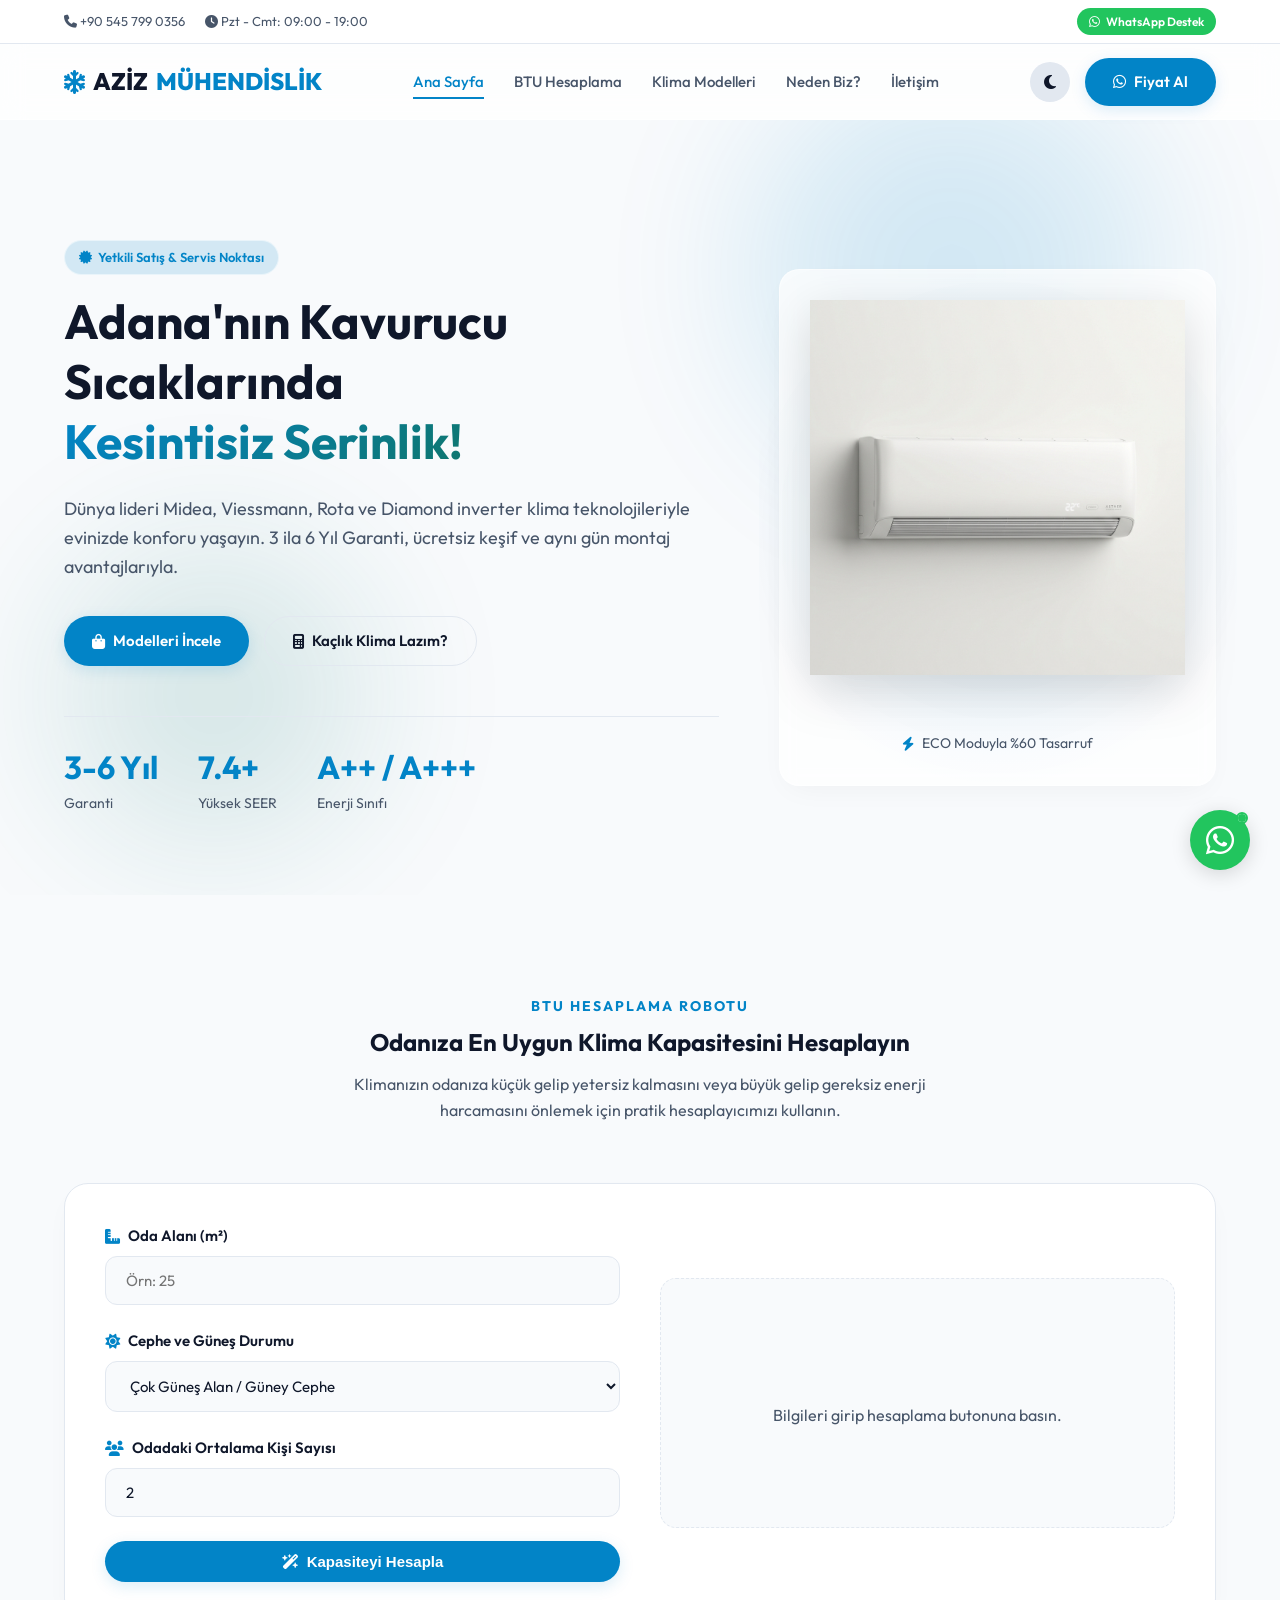
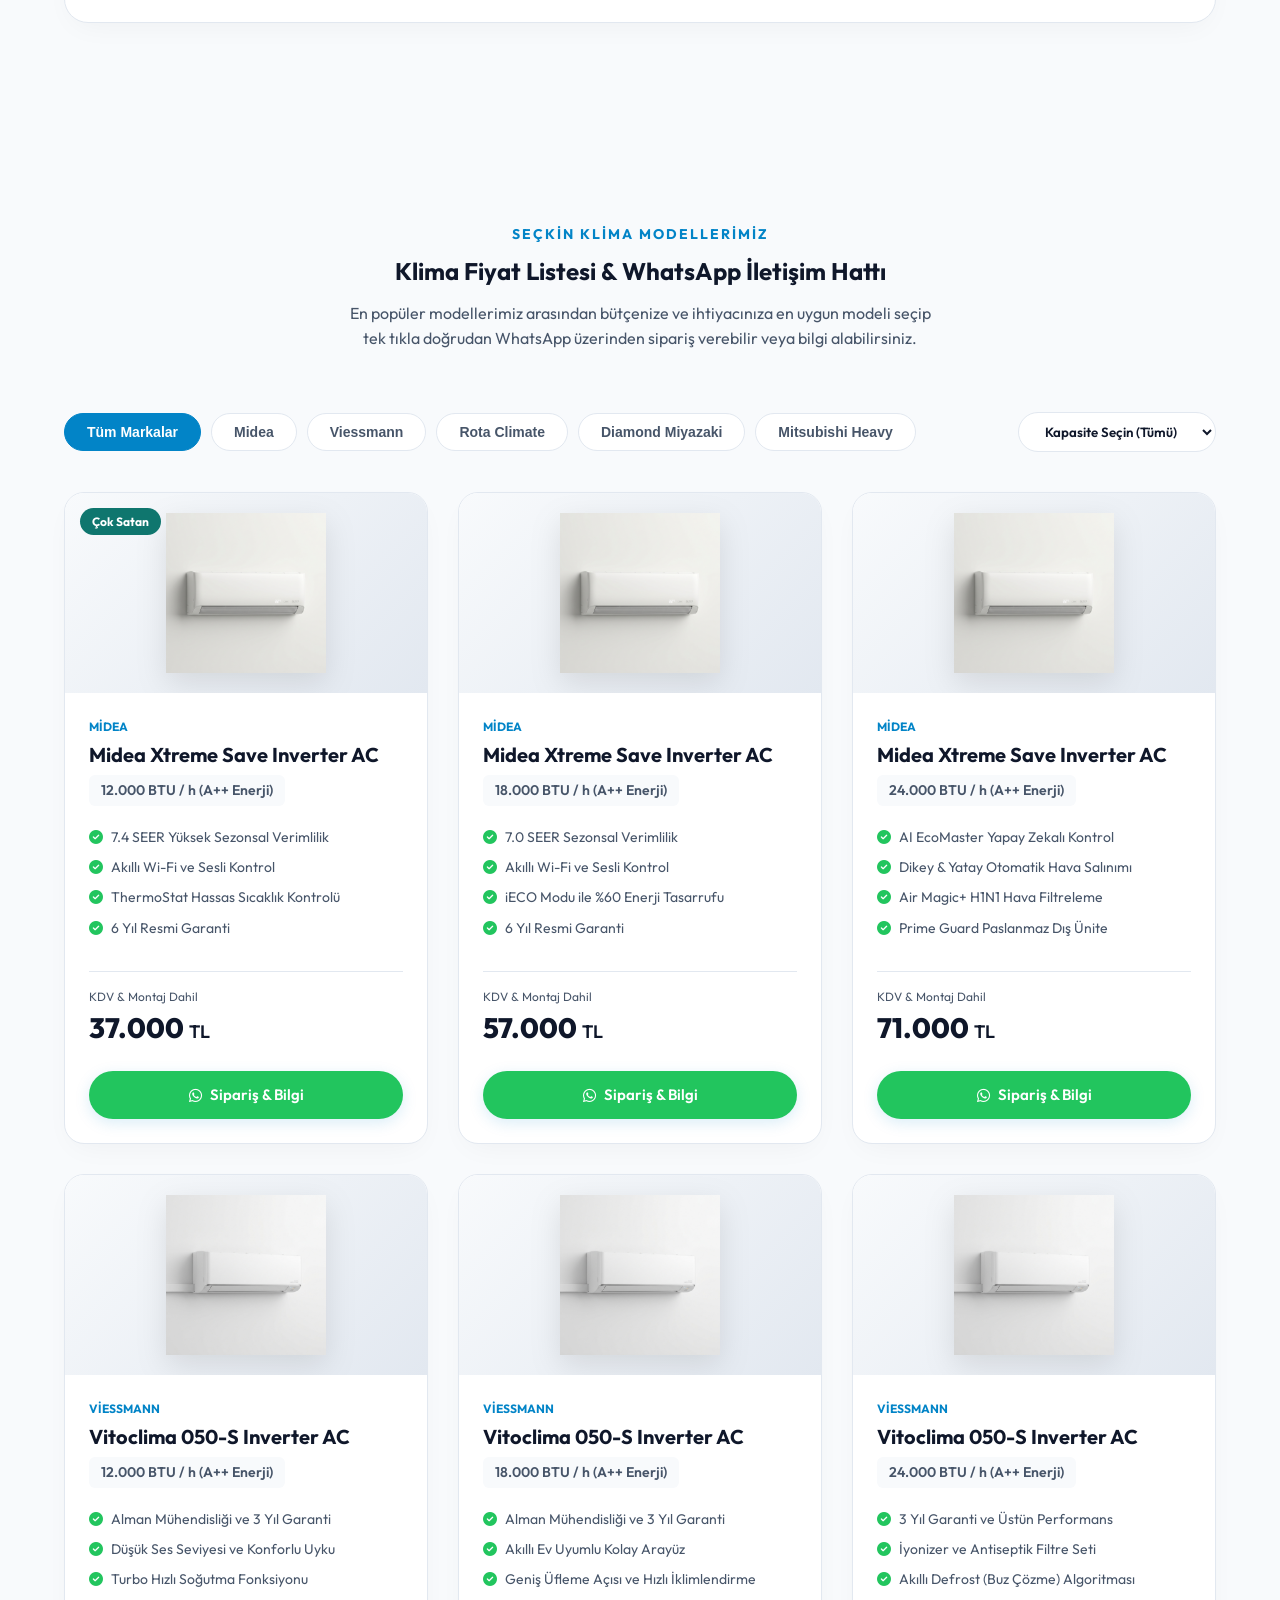
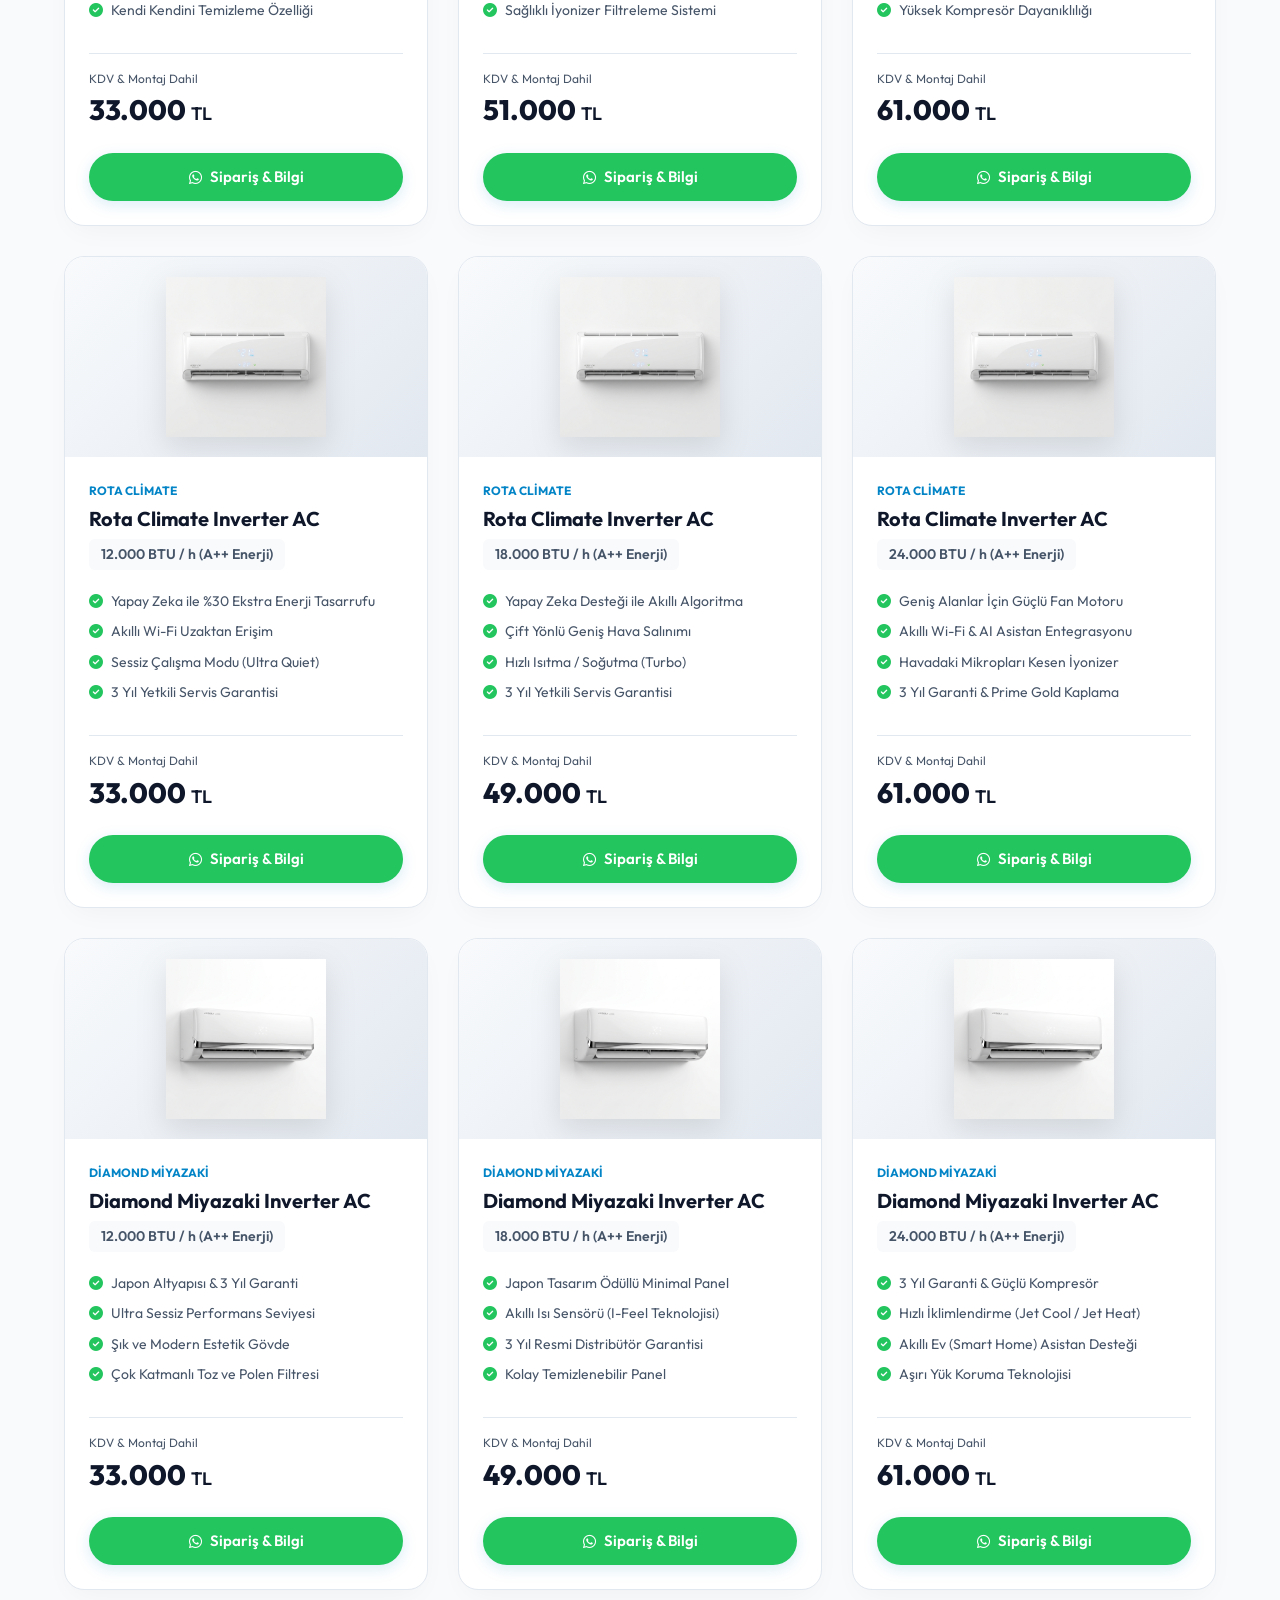
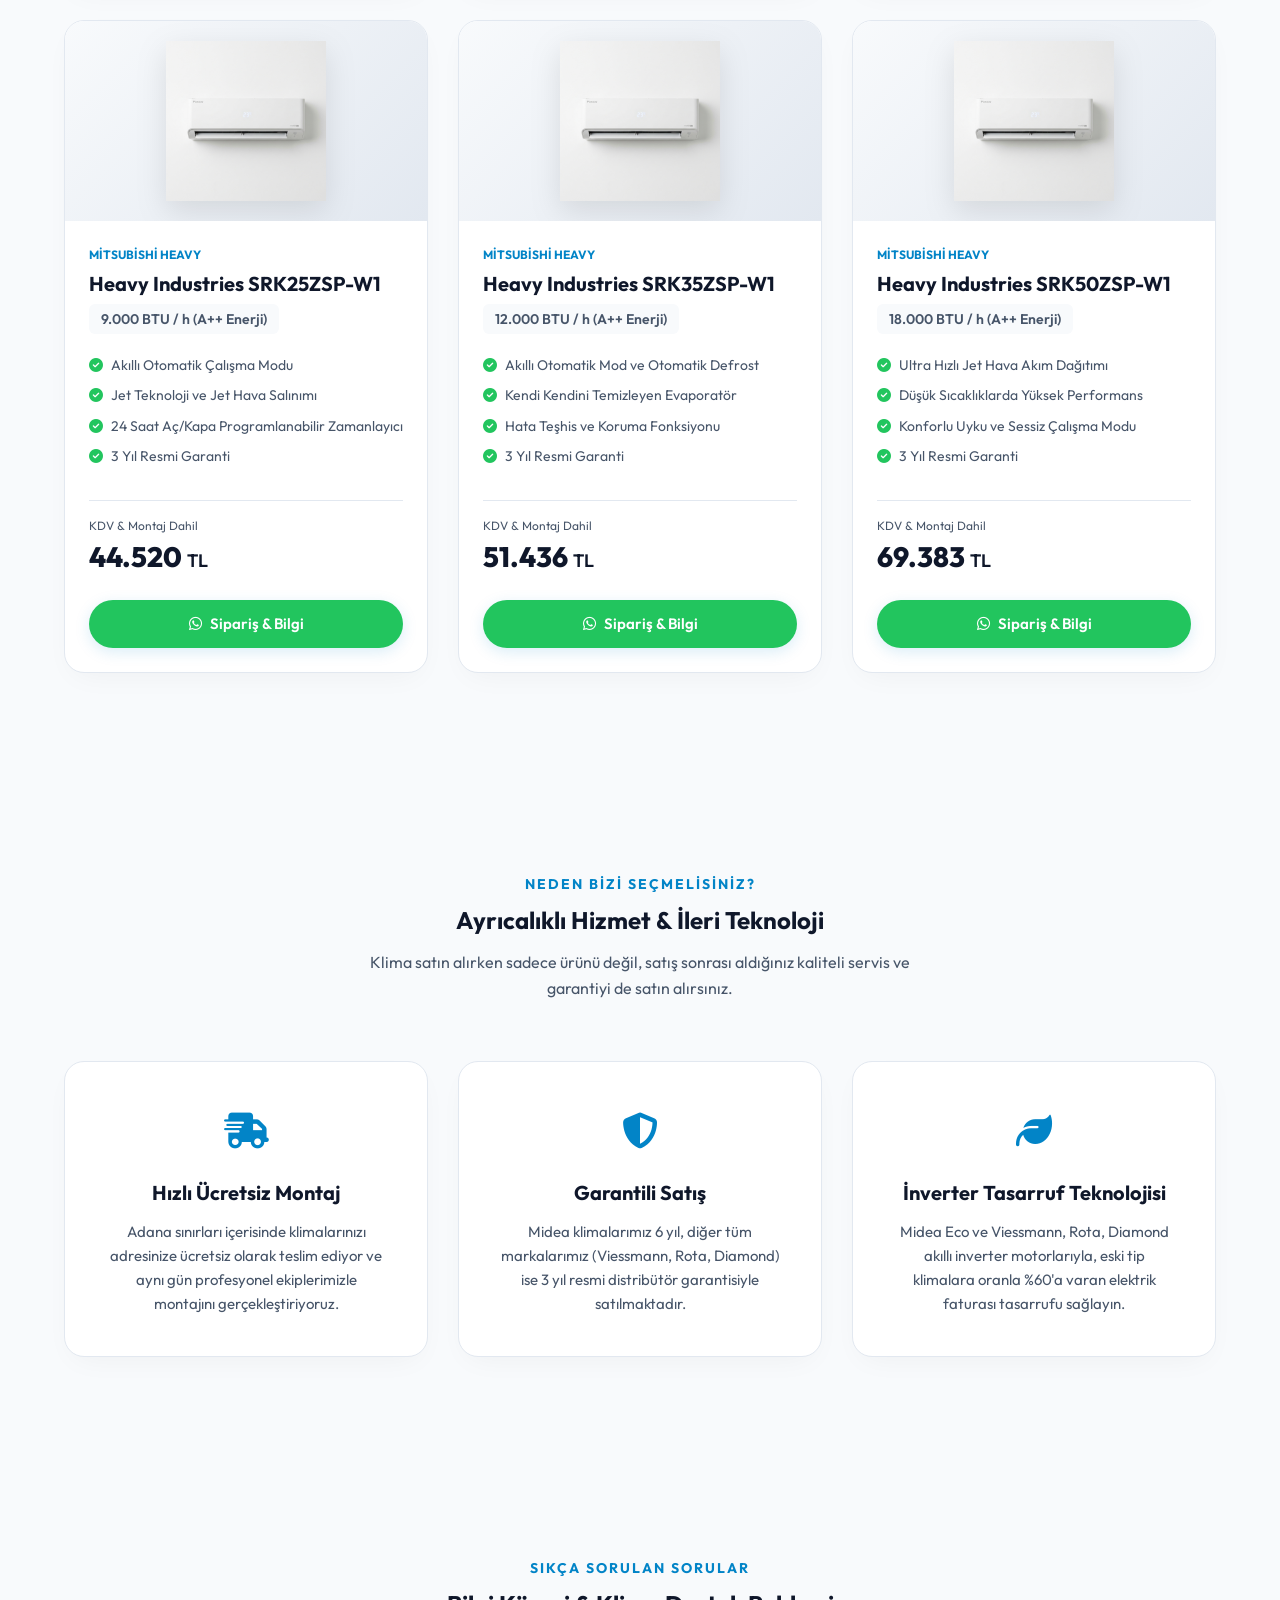
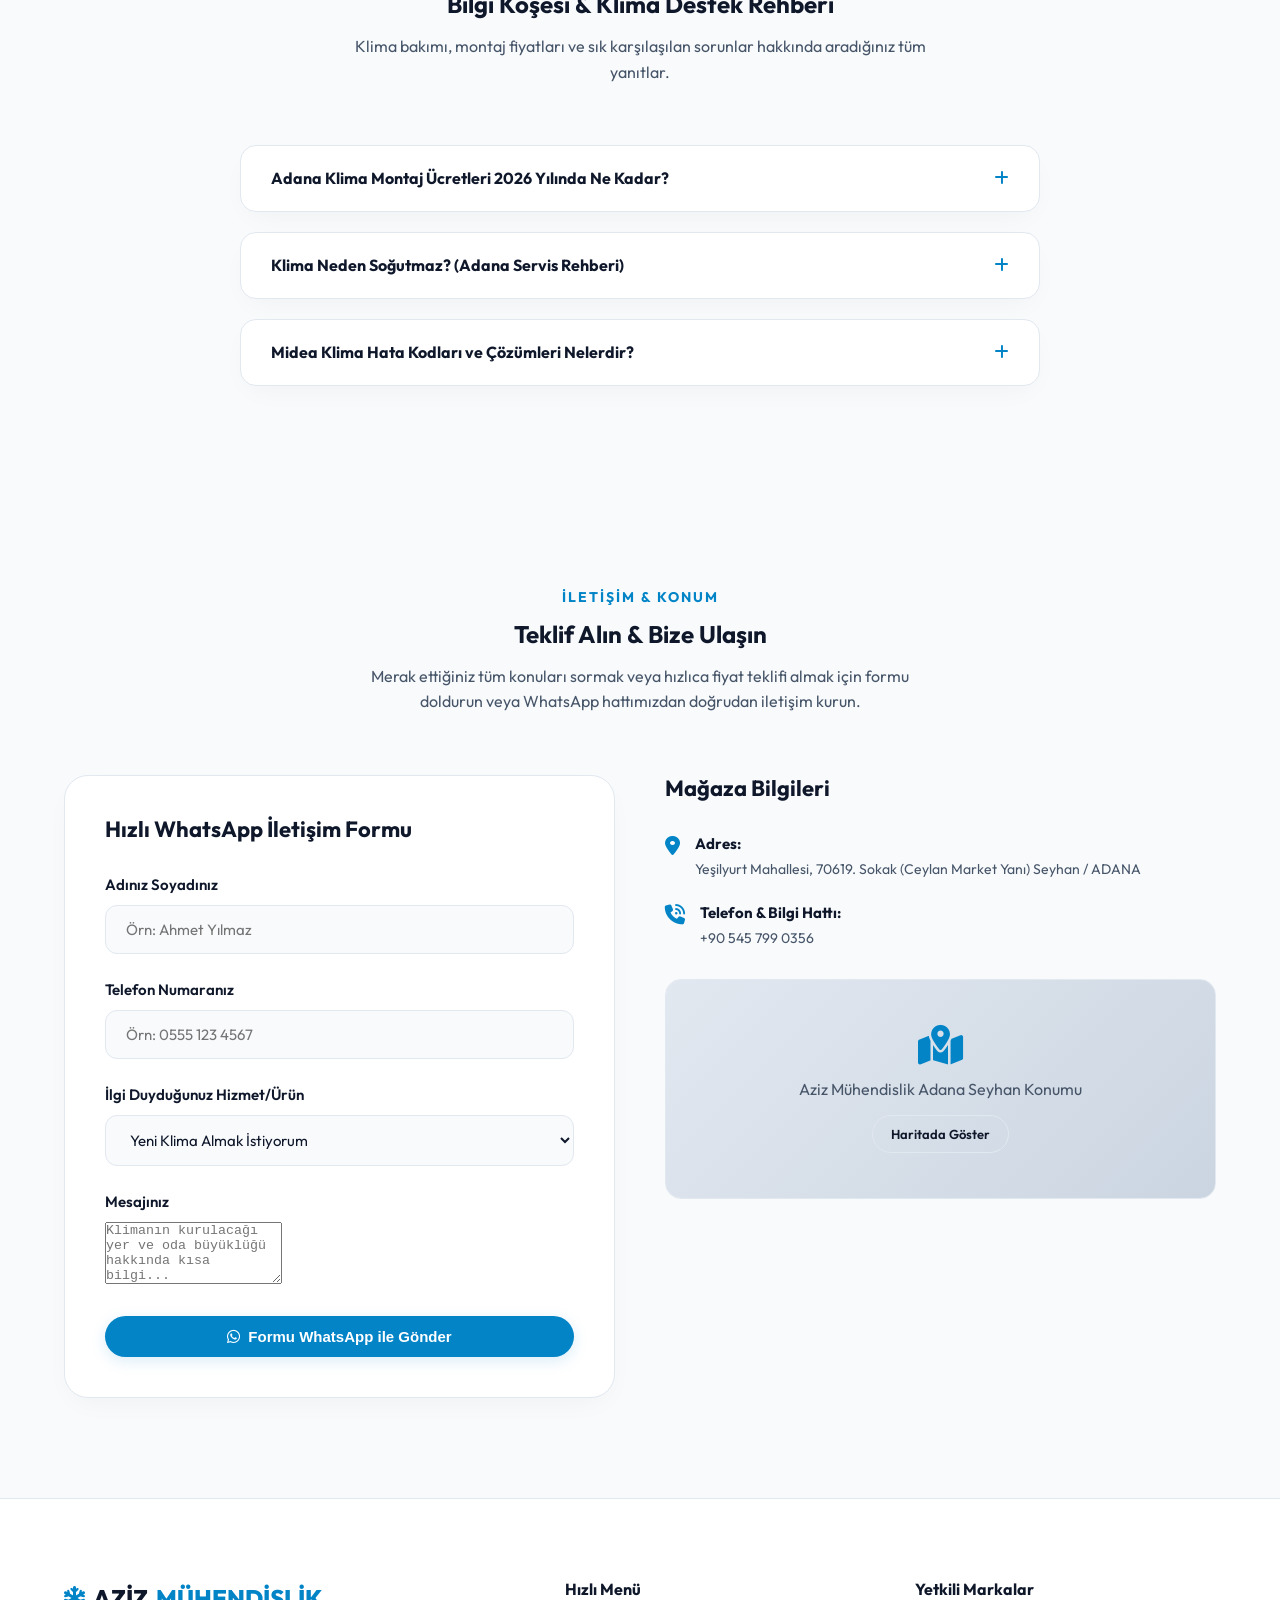
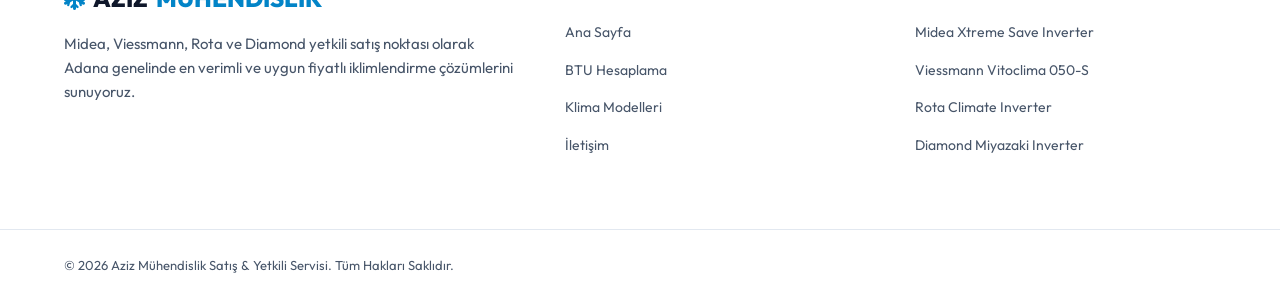
==== commit f9a23714: "Update Viessmann pricing, rename Midea Solstice to Xtreme, and add Mitsubishi Heavy models" ====
--- a/index.html
+++ b/index.html
@@ -6,7 +6,7 @@
     <title>Aziz Mühendislik | Adana Klima Satış & Teknik Servis Bayi</title>
     <meta name="description" content="Adana'da en ucuz ve en kaliteli klima modelleri! Aziz Mühendislik yetkili Midea, Viessmann, Rota ve Diamond bayi olarak 12000, 18000, 24000 BTU klima modellerinde cazip fiyatlar ve WhatsApp sipariş hattı.">
     <meta name="keywords" content="aziz mühendislik adana, adana klima, klima fiyatları adana, midea adana bayi, viessmann vitoclima adana, rota climate adana, diamond miyazaki adana, en iyi klima, yetkili klima servisi adana, 12000 btu klima, klima montajı">
-    <link rel="canonical" href="https://github.com/ensibey/adanaklima">
+    <link rel="canonical" href="https://www.adanaklima.org/">
     <meta name="google-site-verification" content="google5716913a2e6e8126" />
     
     <!-- Google Fonts -->
@@ -28,7 +28,7 @@
       "name": "Aziz Mühendislik - Adana Klima Satış & Teknik Servis",
       "image": "https://raw.githubusercontent.com/ensibey/adanaklima/main/images/midea.png",
       "@id": "",
-      "url": "https://github.com/ensibey/adanaklima",
+      "url": "https://www.adanaklima.org/",
       "telephone": "+905457990356",
       "address": {
         "@type": "PostalAddress",
@@ -219,10 +219,12 @@
                         <button class="filter-btn" data-filter="viessmann">Viessmann</button>
                         <button class="filter-btn" data-filter="rota">Rota Climate</button>
                         <button class="filter-btn" data-filter="diamond">Diamond Miyazaki</button>
+                        <button class="filter-btn" data-filter="mitsubishi">Mitsubishi Heavy</button>
                     </div>
                     <div class="filter-capacity">
                         <select id="capacity-select" aria-label="BTU Kapasitesi Filtrele">
                             <option value="all">Kapasite Seçin (Tümü)</option>
+                            <option value="9000">9.000 BTU</option>
                             <option value="12000">12.000 BTU</option>
                             <option value="18000">18.000 BTU</option>
                             <option value="24000">24.000 BTU</option>
@@ -288,11 +290,11 @@
                     <!-- Product 3: Midea 24k -->
                     <article class="product-card" data-brand="midea" data-btu="24000">
                         <div class="product-image">
-                            <img src="images/midea.png" alt="Midea Solstice 24.000 BTU Inverter AC" class="ac-card-img">
+                            <img src="images/midea.png" alt="Midea Xtreme Save 24.000 BTU Inverter AC" class="ac-card-img">
                         </div>
                         <div class="product-info">
                             <span class="brand-tag">Midea</span>
-                            <h3 class="product-title">Midea Solstice Inverter AC</h3>
+                            <h3 class="product-title">Midea Xtreme Save Inverter AC</h3>
                             <div class="product-capacity-tag">24.000 BTU / h (A++ Enerji)</div>
                             <ul class="product-specs">
                                 <li><i class="fa-solid fa-circle-check"></i> AI EcoMaster Yapay Zekalı Kontrol</li>
@@ -304,7 +306,7 @@
                                 <span class="price-title">KDV & Montaj Dahil</span>
                                 <div class="price-value">71.000 <span class="currency">TL</span></div>
                             </div>
-                            <a href="#" class="btn btn-primary btn-wa-order" data-brand="Midea" data-model="Solstice Inverter" data-btu="24.000" data-price="71.000">
+                            <a href="#" class="btn btn-primary btn-wa-order" data-brand="Midea" data-model="Xtreme Save Inverter" data-btu="24.000" data-price="71.000">
                                 <i class="fa-brands fa-whatsapp"></i> Sipariş & Bilgi
                             </a>
                         </div>
@@ -354,9 +356,9 @@
                             </ul>
                             <div class="price-box">
                                 <span class="price-title">KDV & Montaj Dahil</span>
-                                <div class="price-value">46.000 <span class="currency">TL</span></div>
-                            </div>
-                            <a href="#" class="btn btn-primary btn-wa-order" data-brand="Viessmann" data-model="Vitoclima 050-S" data-btu="18.000" data-price="46.000">
+                                <div class="price-value">51.000 <span class="currency">TL</span></div>
+                            </div>
+                            <a href="#" class="btn btn-primary btn-wa-order" data-brand="Viessmann" data-model="Vitoclima 050-S" data-btu="18.000" data-price="51.000">
                                 <i class="fa-brands fa-whatsapp"></i> Sipariş & Bilgi
                             </a>
                         </div>
@@ -379,9 +381,9 @@
                             </ul>
                             <div class="price-box">
                                 <span class="price-title">KDV & Montaj Dahil</span>
-                                <div class="price-value">59.000 <span class="currency">TL</span></div>
-                            </div>
-                            <a href="#" class="btn btn-primary btn-wa-order" data-brand="Viessmann" data-model="Vitoclima 050-S" data-btu="24.000" data-price="59.000">
+                                <div class="price-value">61.000 <span class="currency">TL</span></div>
+                            </div>
+                            <a href="#" class="btn btn-primary btn-wa-order" data-brand="Viessmann" data-model="Vitoclima 050-S" data-btu="24.000" data-price="61.000">
                                 <i class="fa-brands fa-whatsapp"></i> Sipariş & Bilgi
                             </a>
                         </div>
@@ -536,6 +538,82 @@
                                 <div class="price-value">61.000 <span class="currency">TL</span></div>
                             </div>
                             <a href="#" class="btn btn-primary btn-wa-order" data-brand="Diamond" data-model="Miyazaki Inverter" data-btu="24.000" data-price="61.000">
+                                <i class="fa-brands fa-whatsapp"></i> Sipariş & Bilgi
+                            </a>
+                        </div>
+                    </article>
+
+                    <!-- BRAND: MITSUBISHI HEAVY -->
+                    <!-- Product 13: Mitsubishi 9k -->
+                    <article class="product-card" data-brand="mitsubishi" data-btu="9000">
+                        <div class="product-image">
+                            <img src="images/mitsubishi.png" alt="Mitsubishi Heavy SRK25ZSP-W1 9.000 BTU Inverter AC" class="ac-card-img">
+                        </div>
+                        <div class="product-info">
+                            <span class="brand-tag">Mitsubishi Heavy</span>
+                            <h3 class="product-title">Heavy Industries SRK25ZSP-W1</h3>
+                            <div class="product-capacity-tag">9.000 BTU / h (A++ Enerji)</div>
+                            <ul class="product-specs">
+                                <li><i class="fa-solid fa-circle-check"></i> Akıllı Otomatik Çalışma Modu</li>
+                                <li><i class="fa-solid fa-circle-check"></i> Jet Teknoloji ve Jet Hava Salınımı</li>
+                                <li><i class="fa-solid fa-circle-check"></i> 24 Saat Aç/Kapa Programlanabilir Zamanlayıcı</li>
+                                <li><i class="fa-solid fa-circle-check"></i> 3 Yıl Resmi Garanti</li>
+                            </ul>
+                            <div class="price-box">
+                                <span class="price-title">KDV & Montaj Dahil</span>
+                                <div class="price-value">44.520 <span class="currency">TL</span></div>
+                            </div>
+                            <a href="#" class="btn btn-primary btn-wa-order" data-brand="Mitsubishi" data-model="Heavy SRK25ZSP" data-btu="9.000" data-price="44.520">
+                                <i class="fa-brands fa-whatsapp"></i> Sipariş & Bilgi
+                            </a>
+                        </div>
+                    </article>
+
+                    <!-- Product 14: Mitsubishi 12k -->
+                    <article class="product-card" data-brand="mitsubishi" data-btu="12000">
+                        <div class="product-image">
+                            <img src="images/mitsubishi.png" alt="Mitsubishi Heavy SRK35ZSP-W1 12.000 BTU Inverter AC" class="ac-card-img">
+                        </div>
+                        <div class="product-info">
+                            <span class="brand-tag">Mitsubishi Heavy</span>
+                            <h3 class="product-title">Heavy Industries SRK35ZSP-W1</h3>
+                            <div class="product-capacity-tag">12.000 BTU / h (A++ Enerji)</div>
+                            <ul class="product-specs">
+                                <li><i class="fa-solid fa-circle-check"></i> Akıllı Otomatik Mod ve Otomatik Defrost</li>
+                                <li><i class="fa-solid fa-circle-check"></i> Kendi Kendini Temizleyen Evaporatör</li>
+                                <li><i class="fa-solid fa-circle-check"></i> Hata Teşhis ve Koruma Fonksiyonu</li>
+                                <li><i class="fa-solid fa-circle-check"></i> 3 Yıl Resmi Garanti</li>
+                            </ul>
+                            <div class="price-box">
+                                <span class="price-title">KDV & Montaj Dahil</span>
+                                <div class="price-value">51.436 <span class="currency">TL</span></div>
+                            </div>
+                            <a href="#" class="btn btn-primary btn-wa-order" data-brand="Mitsubishi" data-model="Heavy SRK35ZSP" data-btu="12.000" data-price="51.436">
+                                <i class="fa-brands fa-whatsapp"></i> Sipariş & Bilgi
+                            </a>
+                        </div>
+                    </article>
+
+                    <!-- Product 15: Mitsubishi 18k -->
+                    <article class="product-card" data-brand="mitsubishi" data-btu="18000">
+                        <div class="product-image">
+                            <img src="images/mitsubishi.png" alt="Mitsubishi Heavy SRK50ZSP-W1 18.000 BTU Inverter AC" class="ac-card-img">
+                        </div>
+                        <div class="product-info">
+                            <span class="brand-tag">Mitsubishi Heavy</span>
+                            <h3 class="product-title">Heavy Industries SRK50ZSP-W1</h3>
+                            <div class="product-capacity-tag">18.000 BTU / h (A++ Enerji)</div>
+                            <ul class="product-specs">
+                                <li><i class="fa-solid fa-circle-check"></i> Ultra Hızlı Jet Hava Akım Dağıtımı</li>
+                                <li><i class="fa-solid fa-circle-check"></i> Düşük Sıcaklıklarda Yüksek Performans</li>
+                                <li><i class="fa-solid fa-circle-check"></i> Konforlu Uyku ve Sessiz Çalışma Modu</li>
+                                <li><i class="fa-solid fa-circle-check"></i> 3 Yıl Resmi Garanti</li>
+                            </ul>
+                            <div class="price-box">
+                                <span class="price-title">KDV & Montaj Dahil</span>
+                                <div class="price-value">69.383 <span class="currency">TL</span></div>
+                            </div>
+                            <a href="#" class="btn btn-primary btn-wa-order" data-brand="Mitsubishi" data-model="Heavy SRK50ZSP" data-btu="18.000" data-price="69.383">
                                 <i class="fa-brands fa-whatsapp"></i> Sipariş & Bilgi
                             </a>
                         </div>
--- a/style.css
+++ b/style.css
@@ -1041,19 +1041,23 @@
     
     .hero-stats {
         justify-content: center;
+        gap: 20px;
     }
     
     .calculator-box {
         grid-template-columns: 1fr;
         gap: 30px;
+        padding: 24px;
     }
     
     .features-grid {
         grid-template-columns: 1fr;
+        gap: 20px;
     }
     
     .contact-wrapper {
         grid-template-columns: 1fr;
+        gap: 30px;
     }
     
     .footer-content {
@@ -1065,20 +1069,37 @@
 @media (max-width: 768px) {
     .hamburger-menu {
         display: flex;
+        z-index: 1001;
+    }
+    
+    /* Animated Hamburger Menu cross transition */
+    .hamburger-menu.active .bar:nth-child(2) {
+        opacity: 0;
+    }
+    
+    .hamburger-menu.active .bar:nth-child(1) {
+        transform: translateY(8px) rotate(45deg);
+    }
+    
+    .hamburger-menu.active .bar:nth-child(3) {
+        transform: translateY(-8px) rotate(-45deg);
     }
     
     .nav-menu {
         position: fixed;
         left: -100%;
-        top: 75px;
+        top: 0;
+        height: 100vh;
         gap: 0;
         flex-direction: column;
+        justify-content: center;
         background-color: var(--bg-secondary);
         width: 100%;
         text-align: center;
         box-shadow: 0 10px 15px rgba(0,0,0,0.05);
-        transition: 0.3s;
-        border-bottom: 1px solid var(--border-color);
+        transition: left 0.4s cubic-bezier(0.1, 0.76, 0.55, 0.94);
+        border-bottom: none;
+        z-index: 1000;
     }
     
     .nav-menu.active {
@@ -1086,7 +1107,7 @@
     }
     
     .nav-menu li {
-        padding: 20px 0;
+        padding: 15px 0;
     }
     
     .btn-nav-wa {
@@ -1094,9 +1115,76 @@
     }
     
     .hero-text h1 {
-        font-size: 34px;
-    }
-}
+        font-size: 32px;
+    }
+    
+    .products-grid {
+        grid-template-columns: repeat(auto-fill, minmax(280px, 1fr));
+        gap: 20px;
+    }
+
+    .top-bar-content {
+        justify-content: center;
+        text-align: center;
+    }
+
+    .contact-info {
+        flex-direction: column;
+        gap: 5px;
+        align-items: center;
+    }
+
+    .section-padding {
+        padding: 60px 0;
+    }
+
+    .faq-question {
+        padding: 18px 20px;
+        font-size: 15px;
+    }
+
+    .faq-item.active .faq-answer {
+        padding: 15px 20px 20px 20px;
+    }
+}
+
+@media (max-width: 480px) {
+    .hero-text h1 {
+        font-size: 28px;
+    }
+    
+    .hero-text p {
+        font-size: 15px;
+    }
+    
+    .stat-item h3 {
+        font-size: 24px;
+    }
+    
+    .btn {
+        width: 100%;
+        padding: 12px 20px;
+    }
+
+    .filter-tabs {
+        flex-direction: column;
+        width: 100%;
+        gap: 5px;
+    }
+
+    .filter-btn {
+        width: 100%;
+    }
+
+    .filter-capacity {
+        width: 100%;
+    }
+
+    .filter-capacity select {
+        width: 100%;
+    }
+}
+
 
 /* FAQ Accordion Styling */
 .faq-accordion {
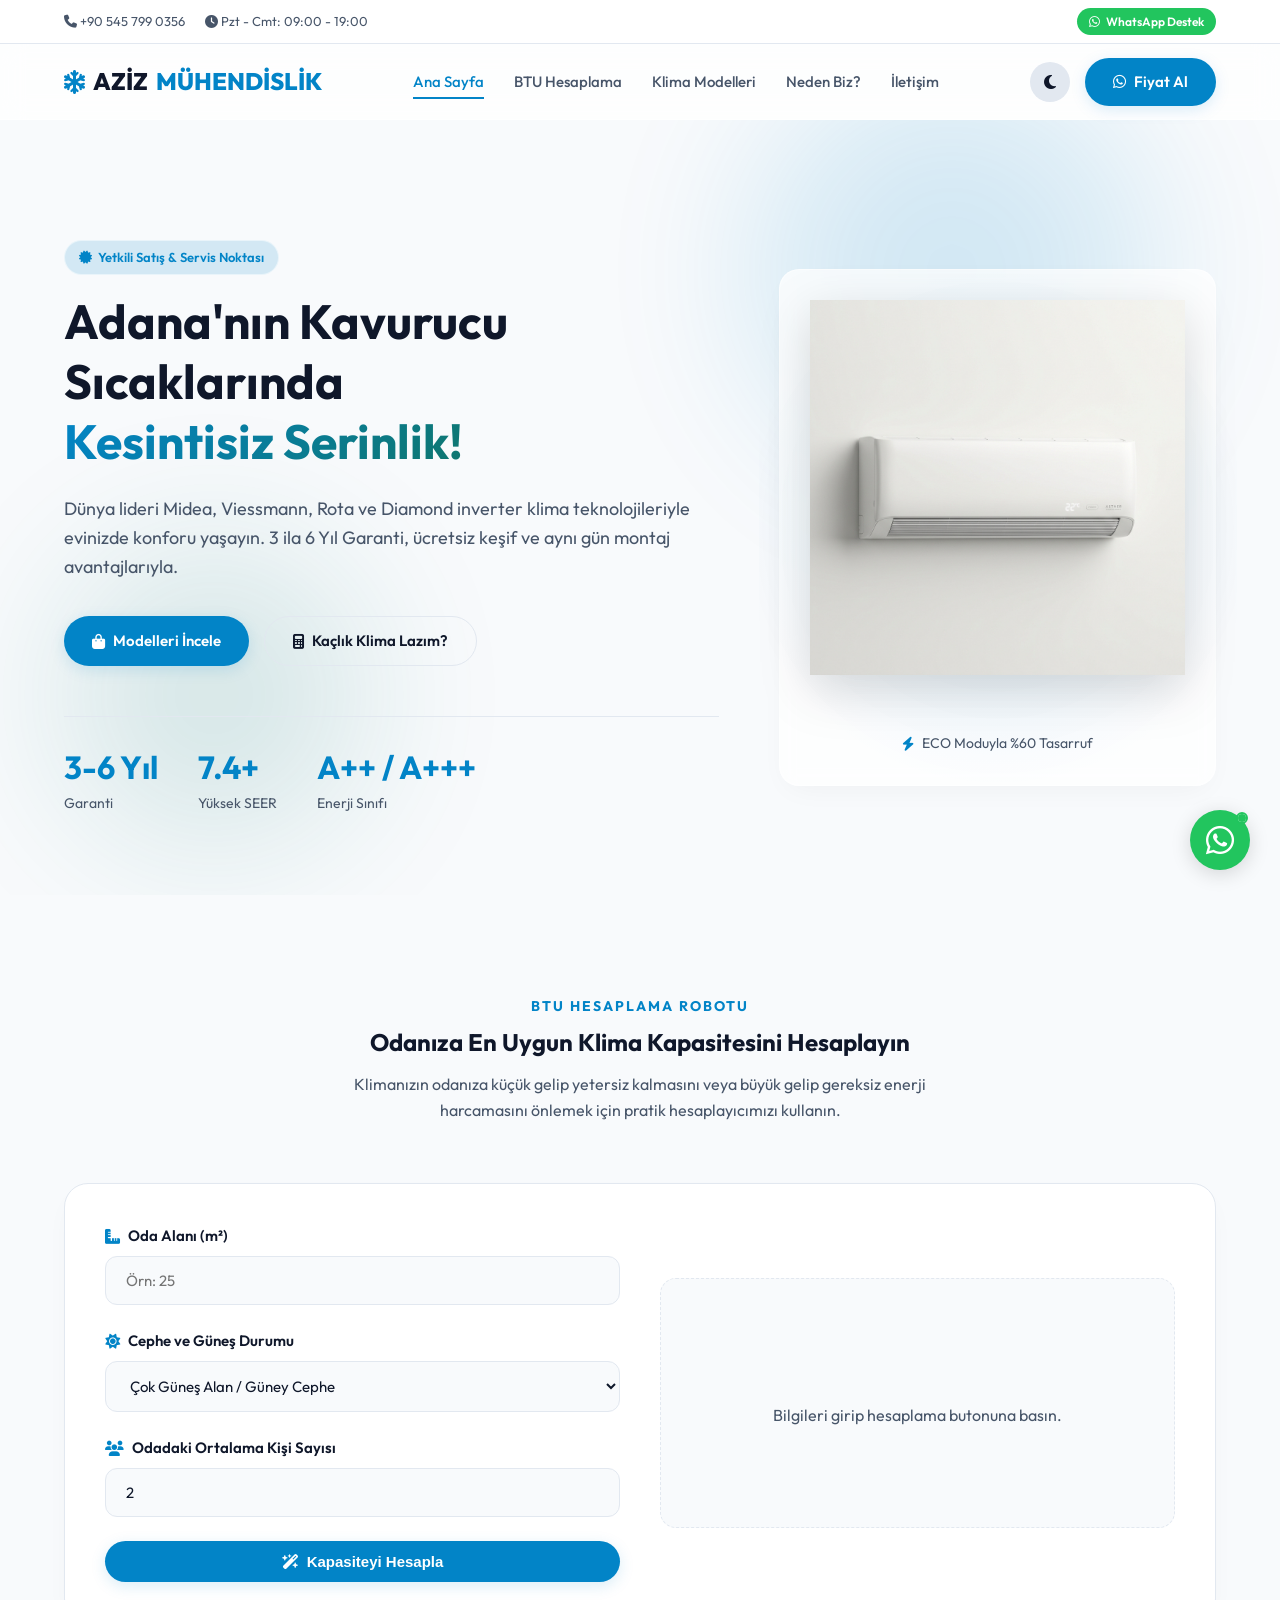
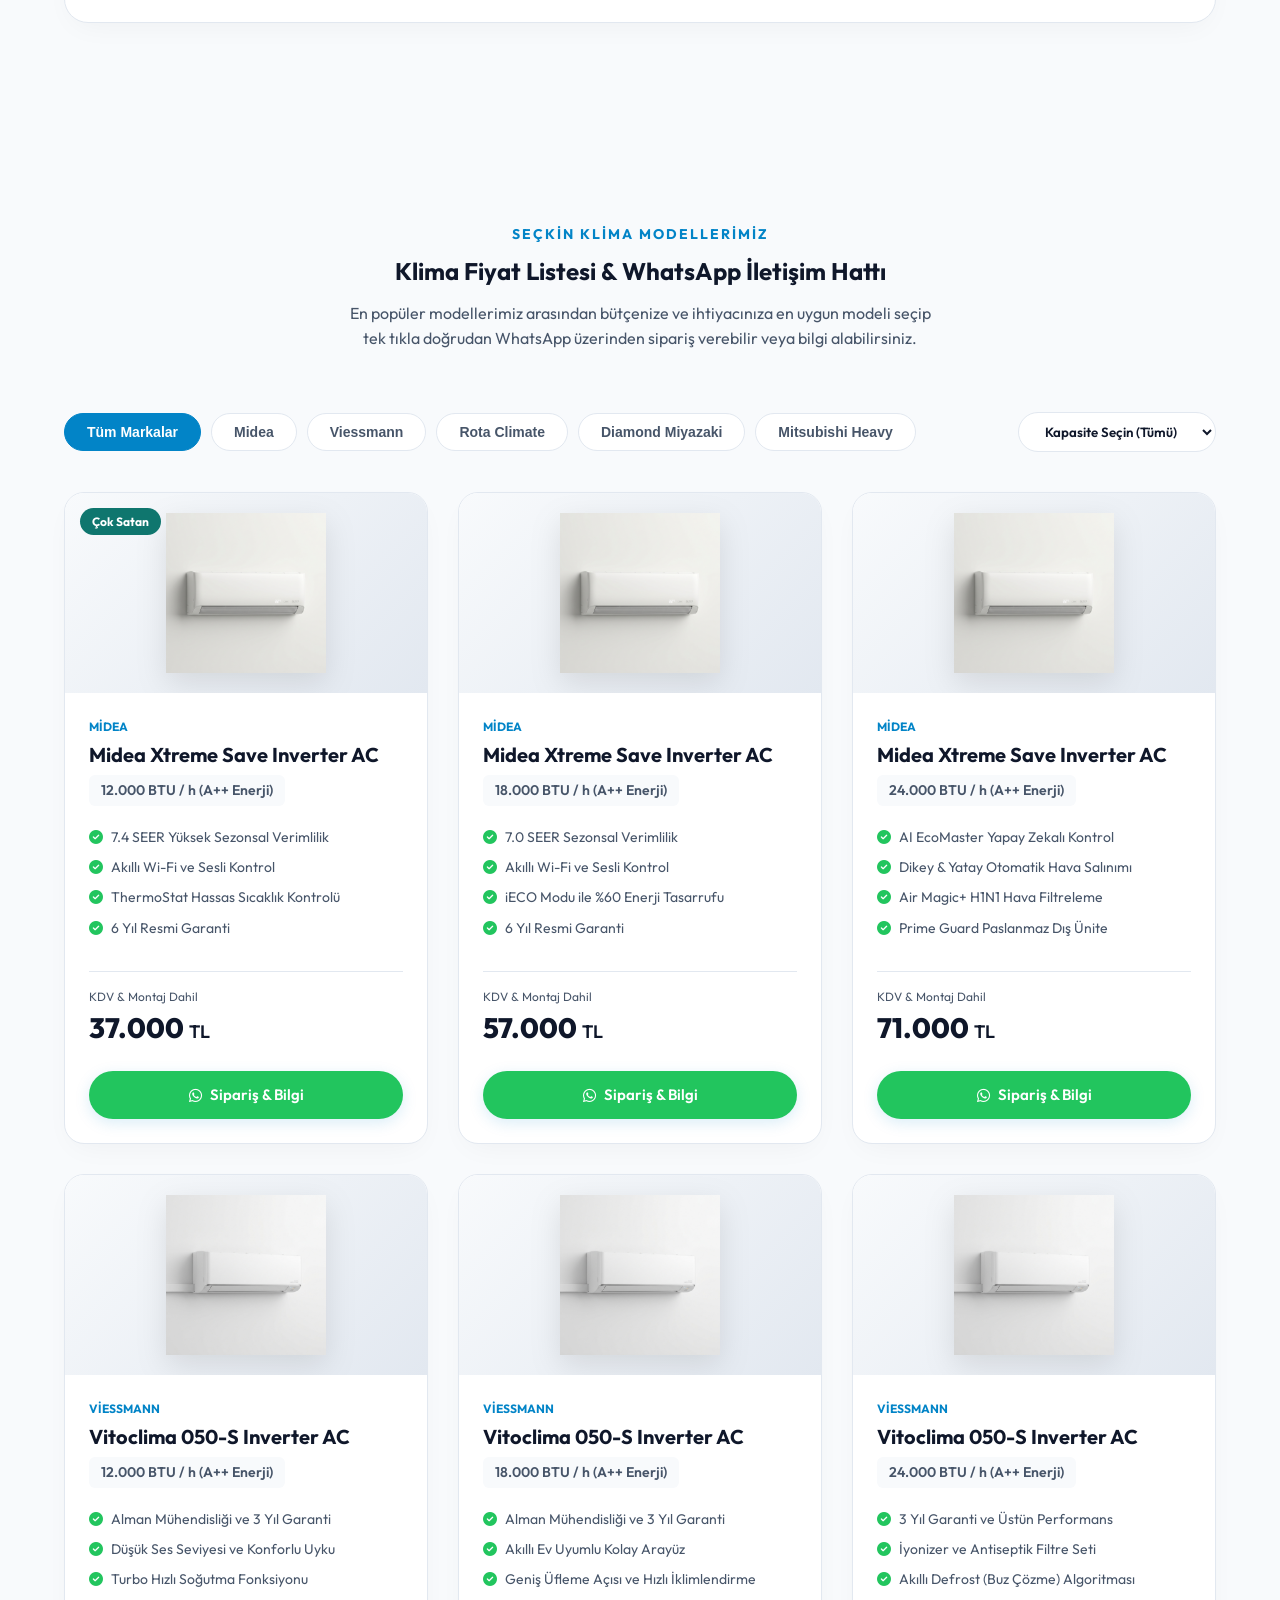
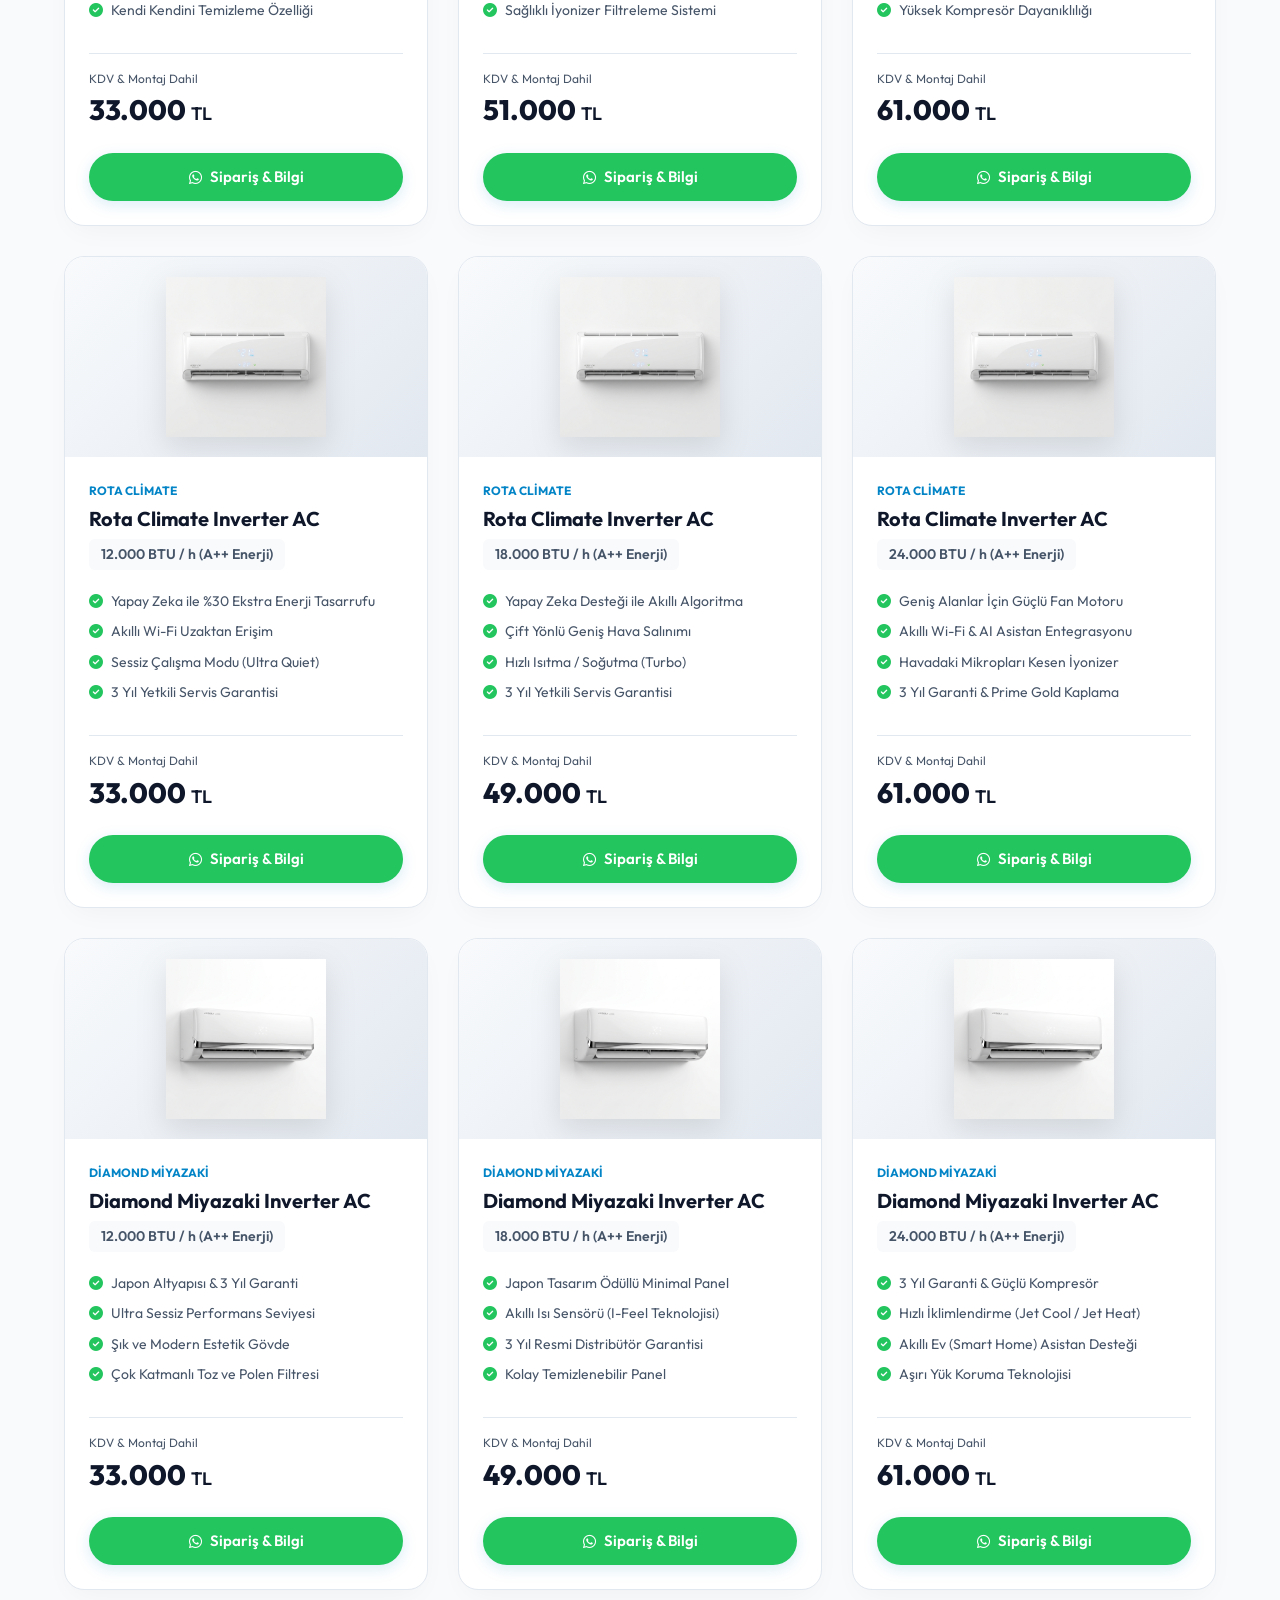
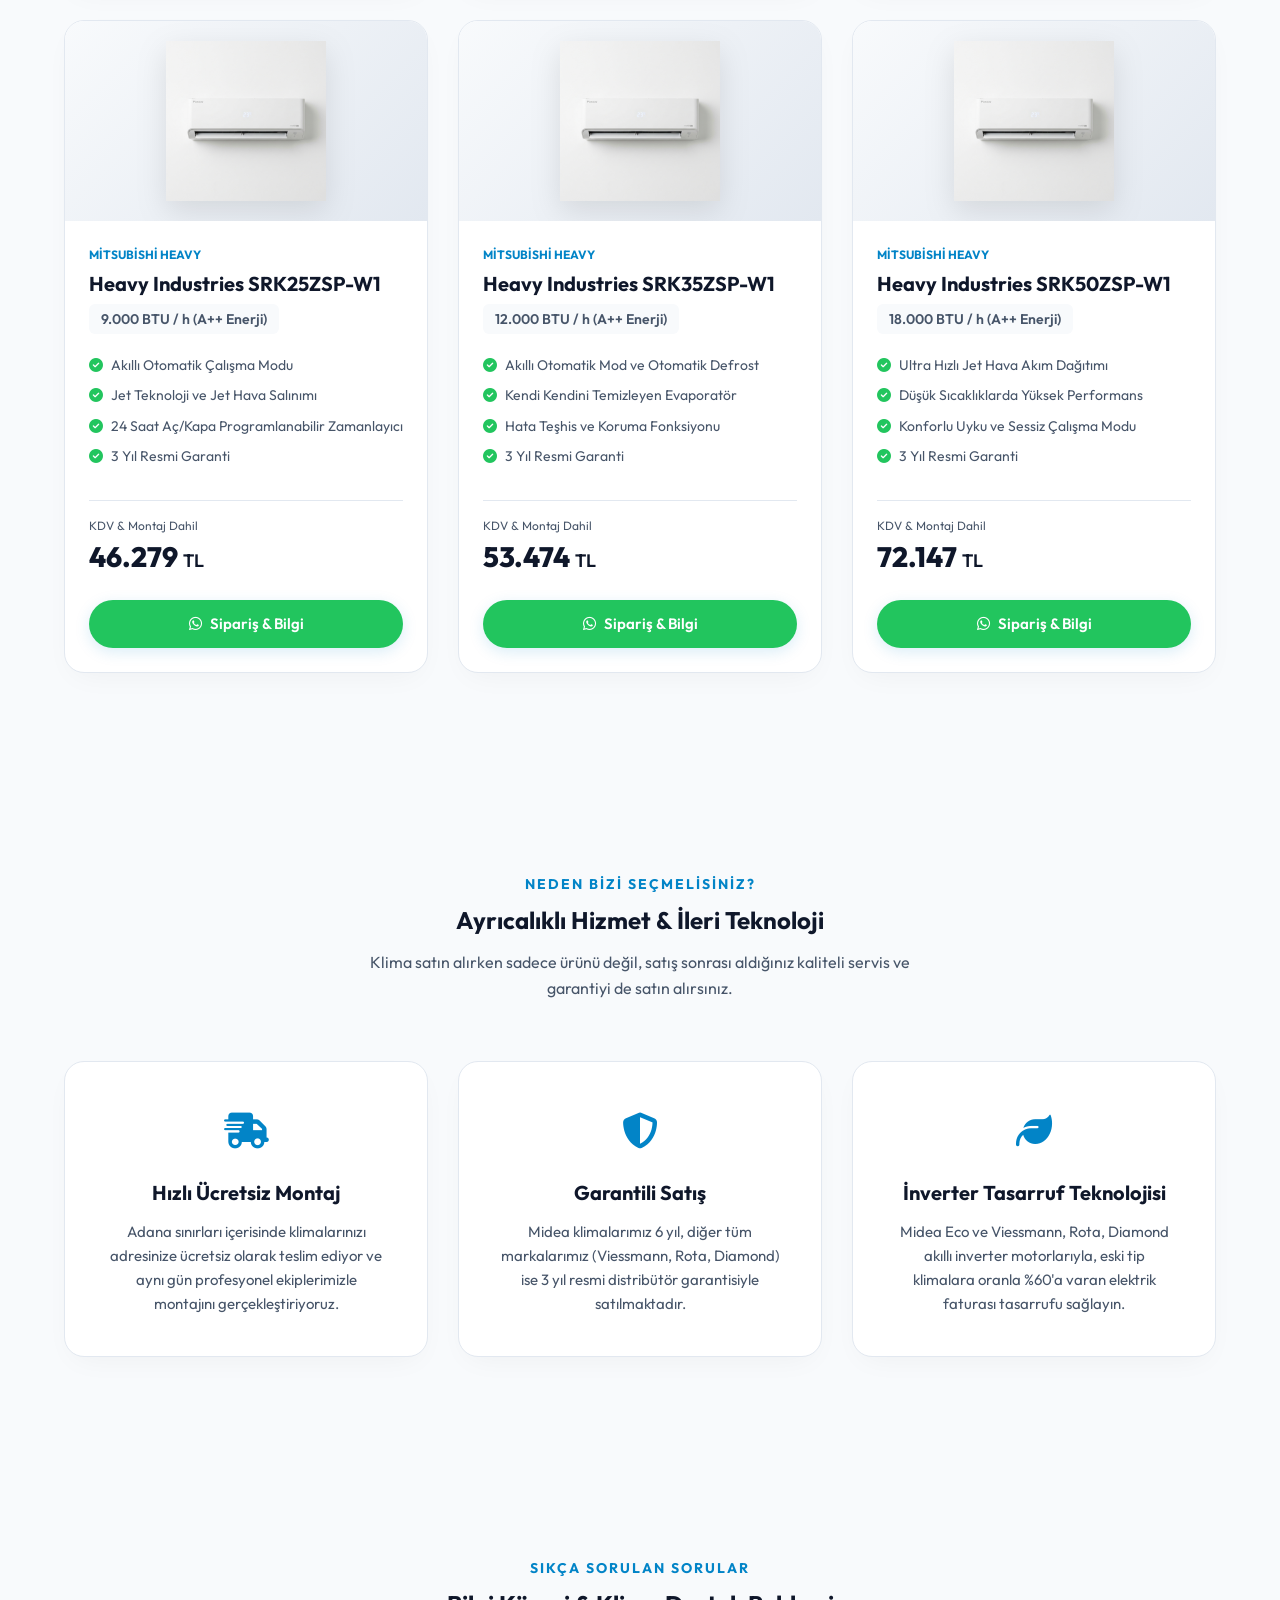
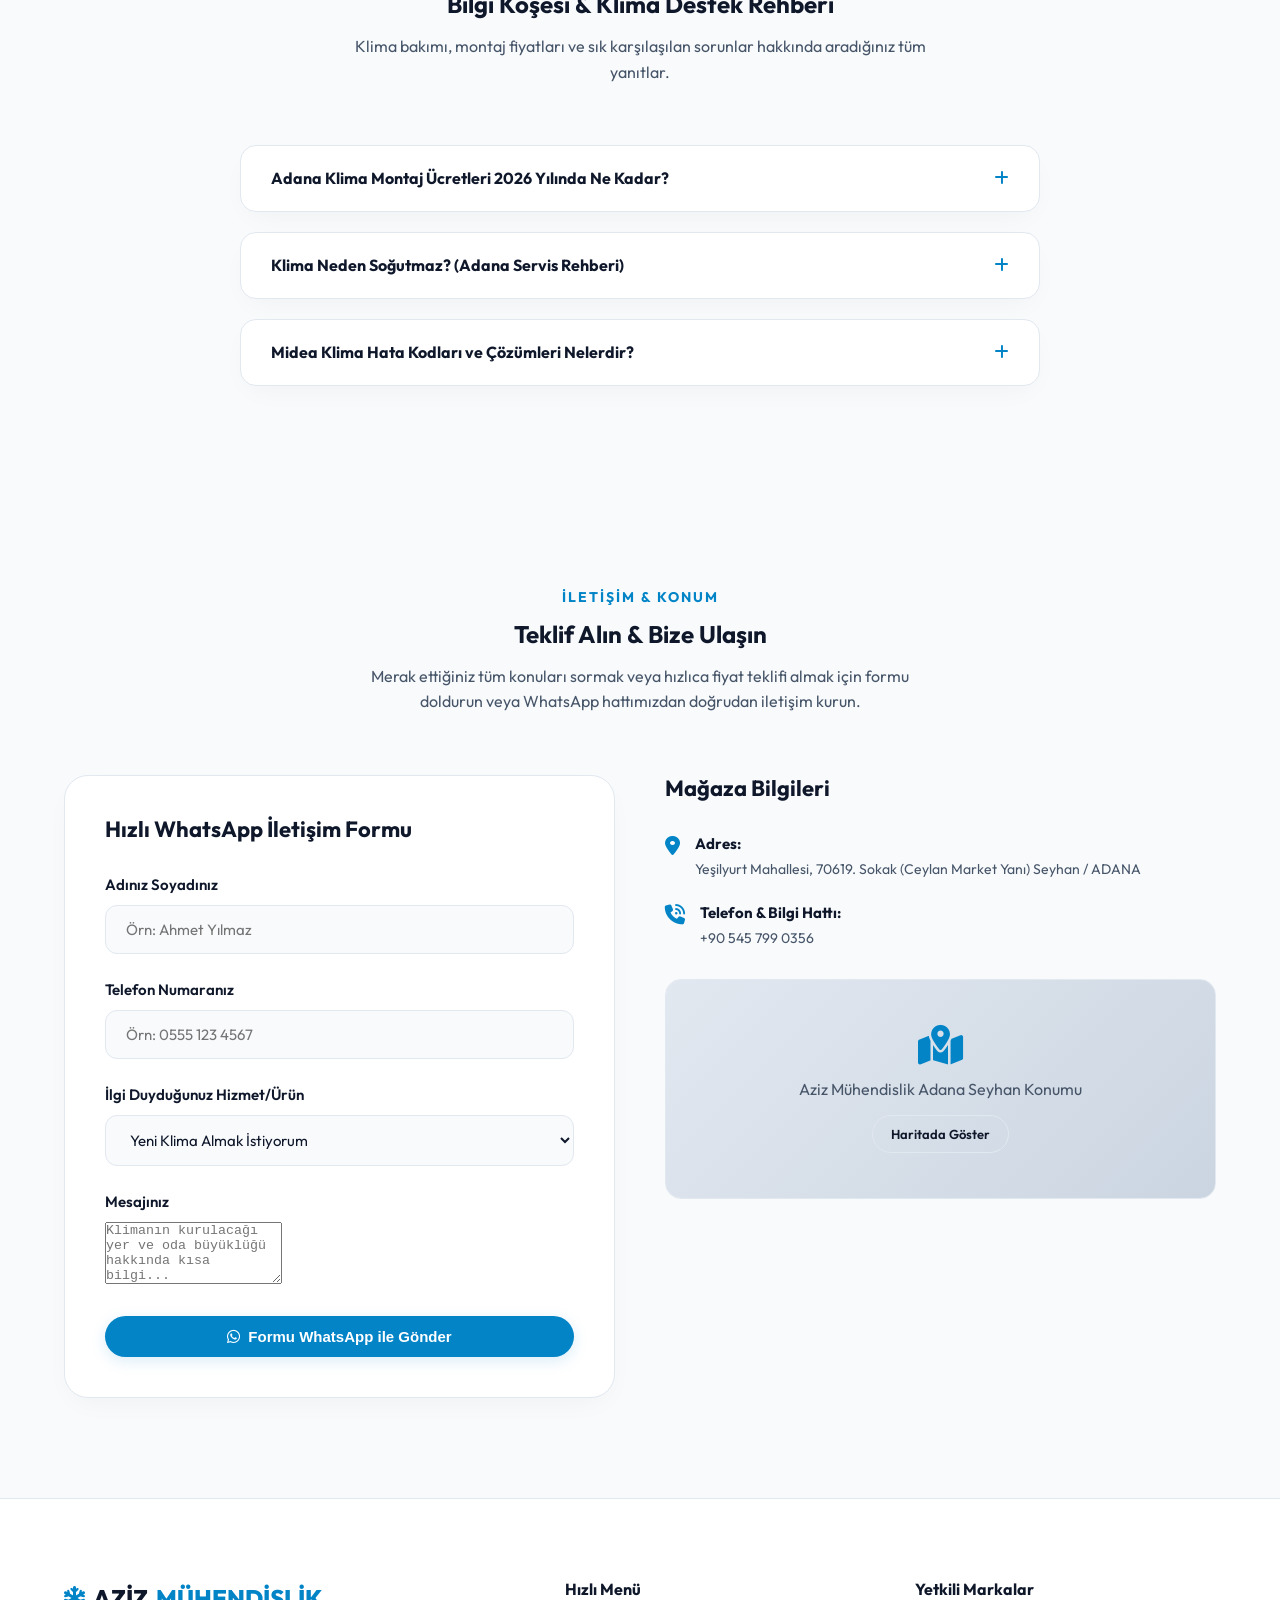
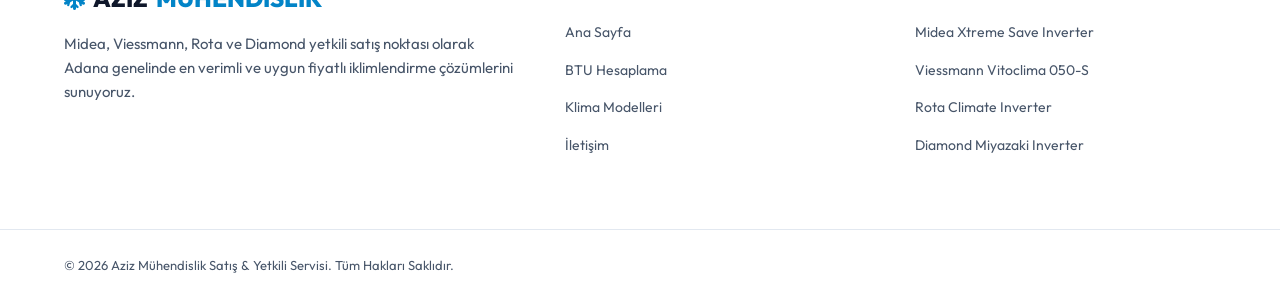
==== commit 551382ae: "Update Mitsubishi Heavy prices to match 90-day values plus 1000 TL" ====
--- a/index.html
+++ b/index.html
@@ -561,9 +561,9 @@
                             </ul>
                             <div class="price-box">
                                 <span class="price-title">KDV & Montaj Dahil</span>
-                                <div class="price-value">44.520 <span class="currency">TL</span></div>
-                            </div>
-                            <a href="#" class="btn btn-primary btn-wa-order" data-brand="Mitsubishi" data-model="Heavy SRK25ZSP" data-btu="9.000" data-price="44.520">
+                                <div class="price-value">46.279 <span class="currency">TL</span></div>
+                            </div>
+                            <a href="#" class="btn btn-primary btn-wa-order" data-brand="Mitsubishi" data-model="Heavy SRK25ZSP" data-btu="9.000" data-price="46.279">
                                 <i class="fa-brands fa-whatsapp"></i> Sipariş & Bilgi
                             </a>
                         </div>
@@ -586,9 +586,9 @@
                             </ul>
                             <div class="price-box">
                                 <span class="price-title">KDV & Montaj Dahil</span>
-                                <div class="price-value">51.436 <span class="currency">TL</span></div>
-                            </div>
-                            <a href="#" class="btn btn-primary btn-wa-order" data-brand="Mitsubishi" data-model="Heavy SRK35ZSP" data-btu="12.000" data-price="51.436">
+                                <div class="price-value">53.474 <span class="currency">TL</span></div>
+                            </div>
+                            <a href="#" class="btn btn-primary btn-wa-order" data-brand="Mitsubishi" data-model="Heavy SRK35ZSP" data-btu="12.000" data-price="53.474">
                                 <i class="fa-brands fa-whatsapp"></i> Sipariş & Bilgi
                             </a>
                         </div>
@@ -611,9 +611,9 @@
                             </ul>
                             <div class="price-box">
                                 <span class="price-title">KDV & Montaj Dahil</span>
-                                <div class="price-value">69.383 <span class="currency">TL</span></div>
-                            </div>
-                            <a href="#" class="btn btn-primary btn-wa-order" data-brand="Mitsubishi" data-model="Heavy SRK50ZSP" data-btu="18.000" data-price="69.383">
+                                <div class="price-value">72.147 <span class="currency">TL</span></div>
+                            </div>
+                            <a href="#" class="btn btn-primary btn-wa-order" data-brand="Mitsubishi" data-model="Heavy SRK50ZSP" data-btu="18.000" data-price="72.147">
                                 <i class="fa-brands fa-whatsapp"></i> Sipariş & Bilgi
                             </a>
                         </div>
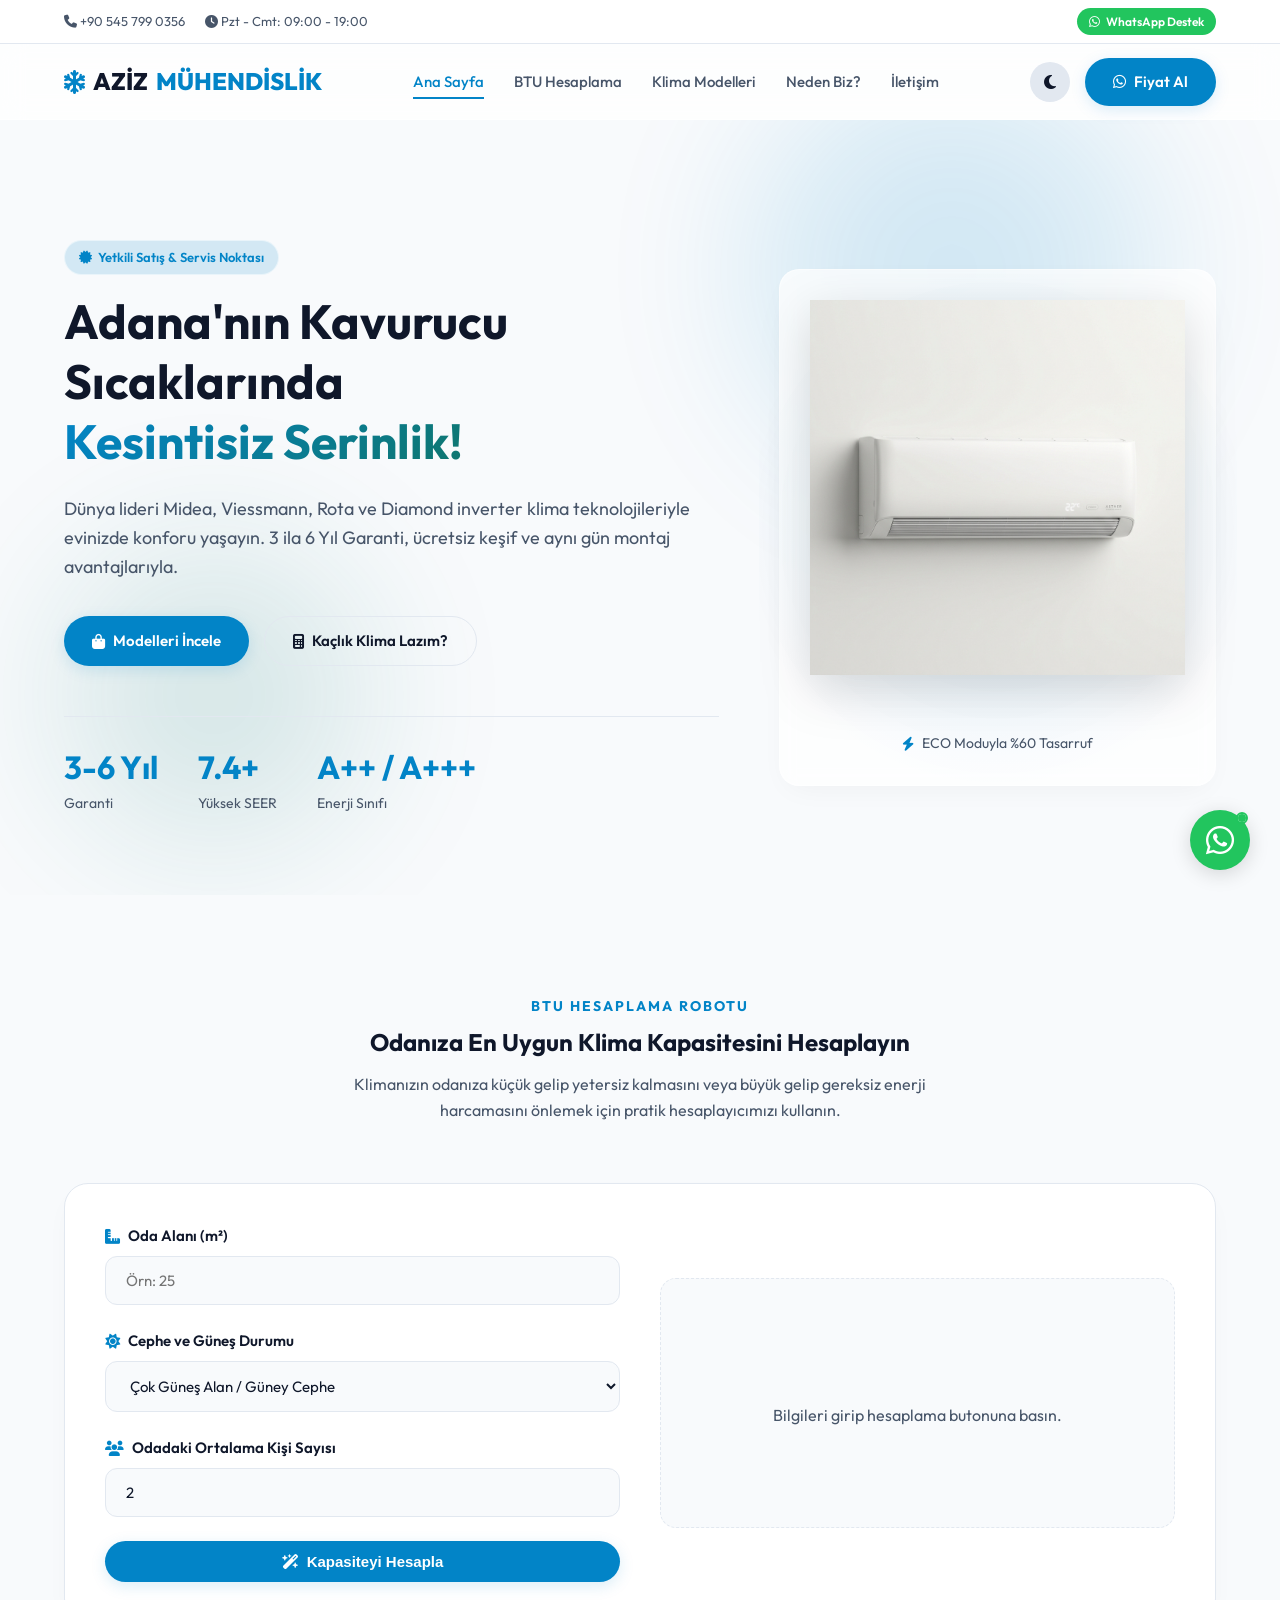
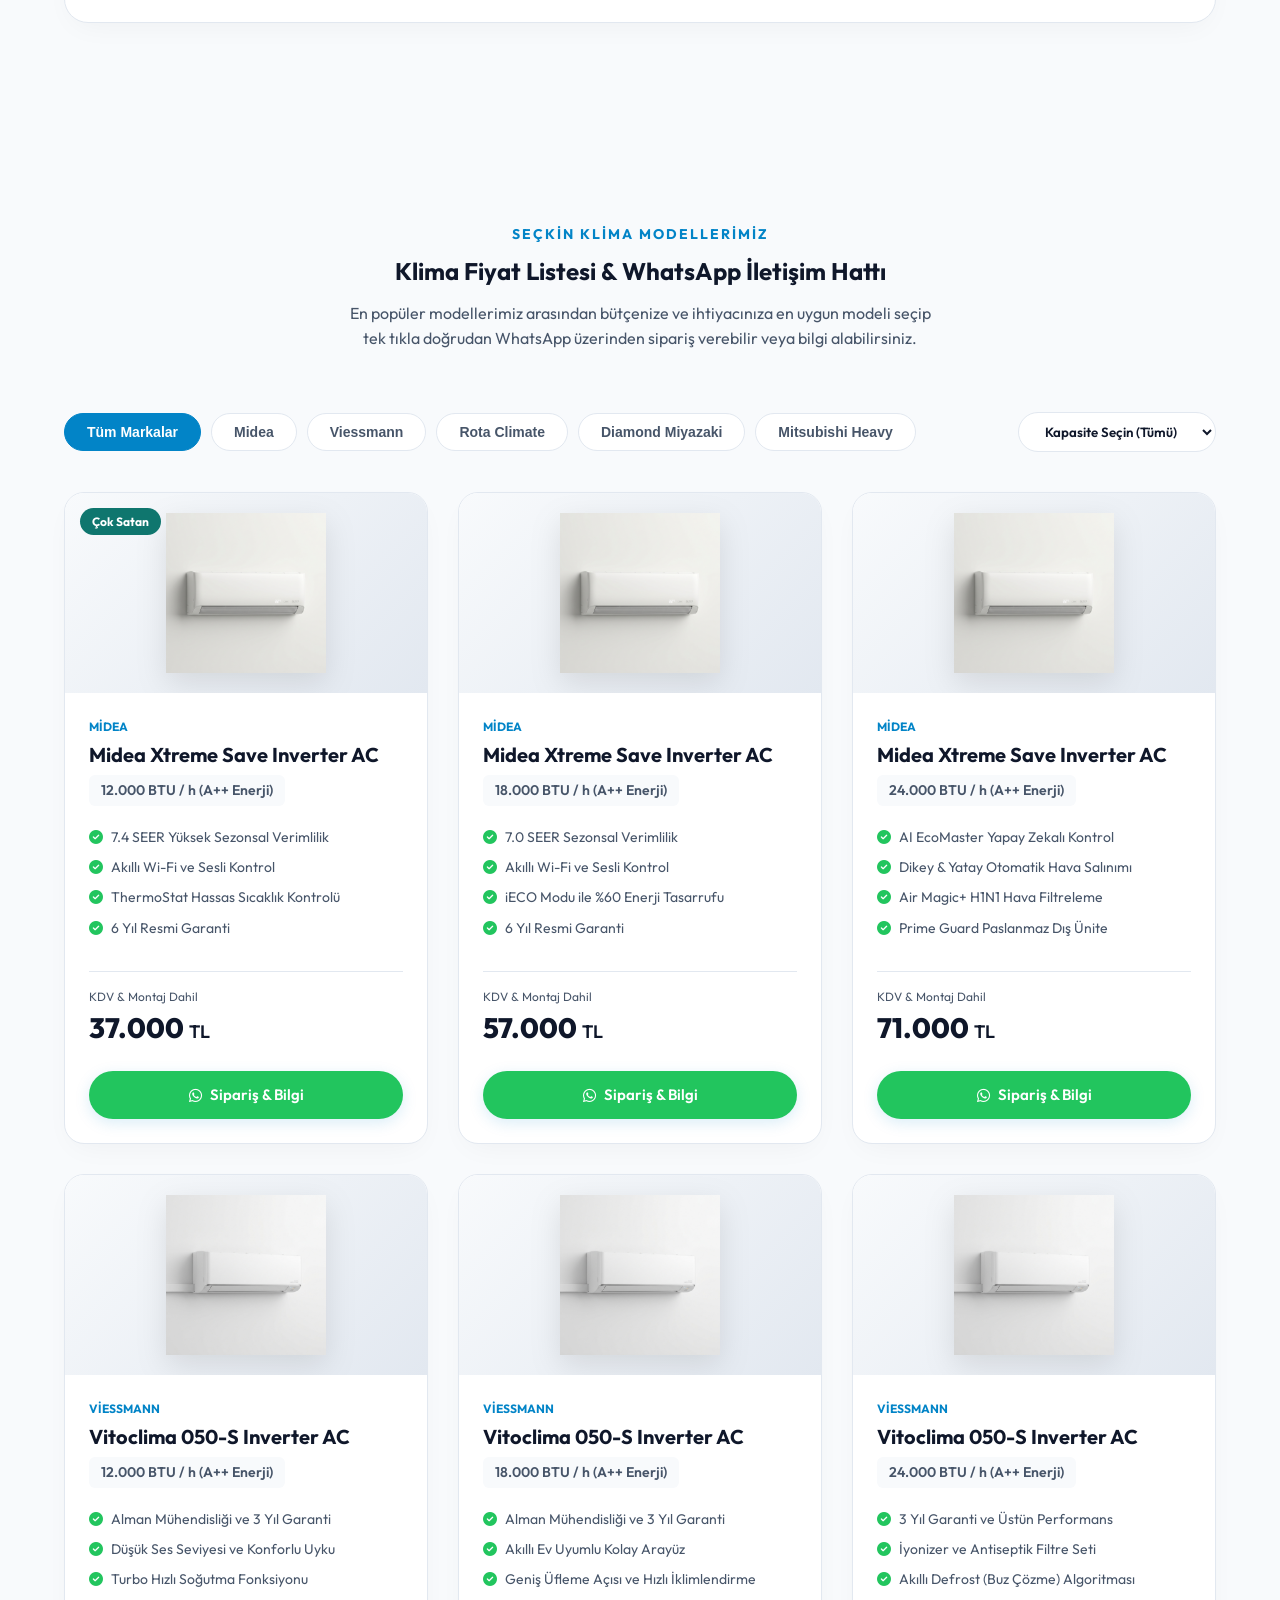
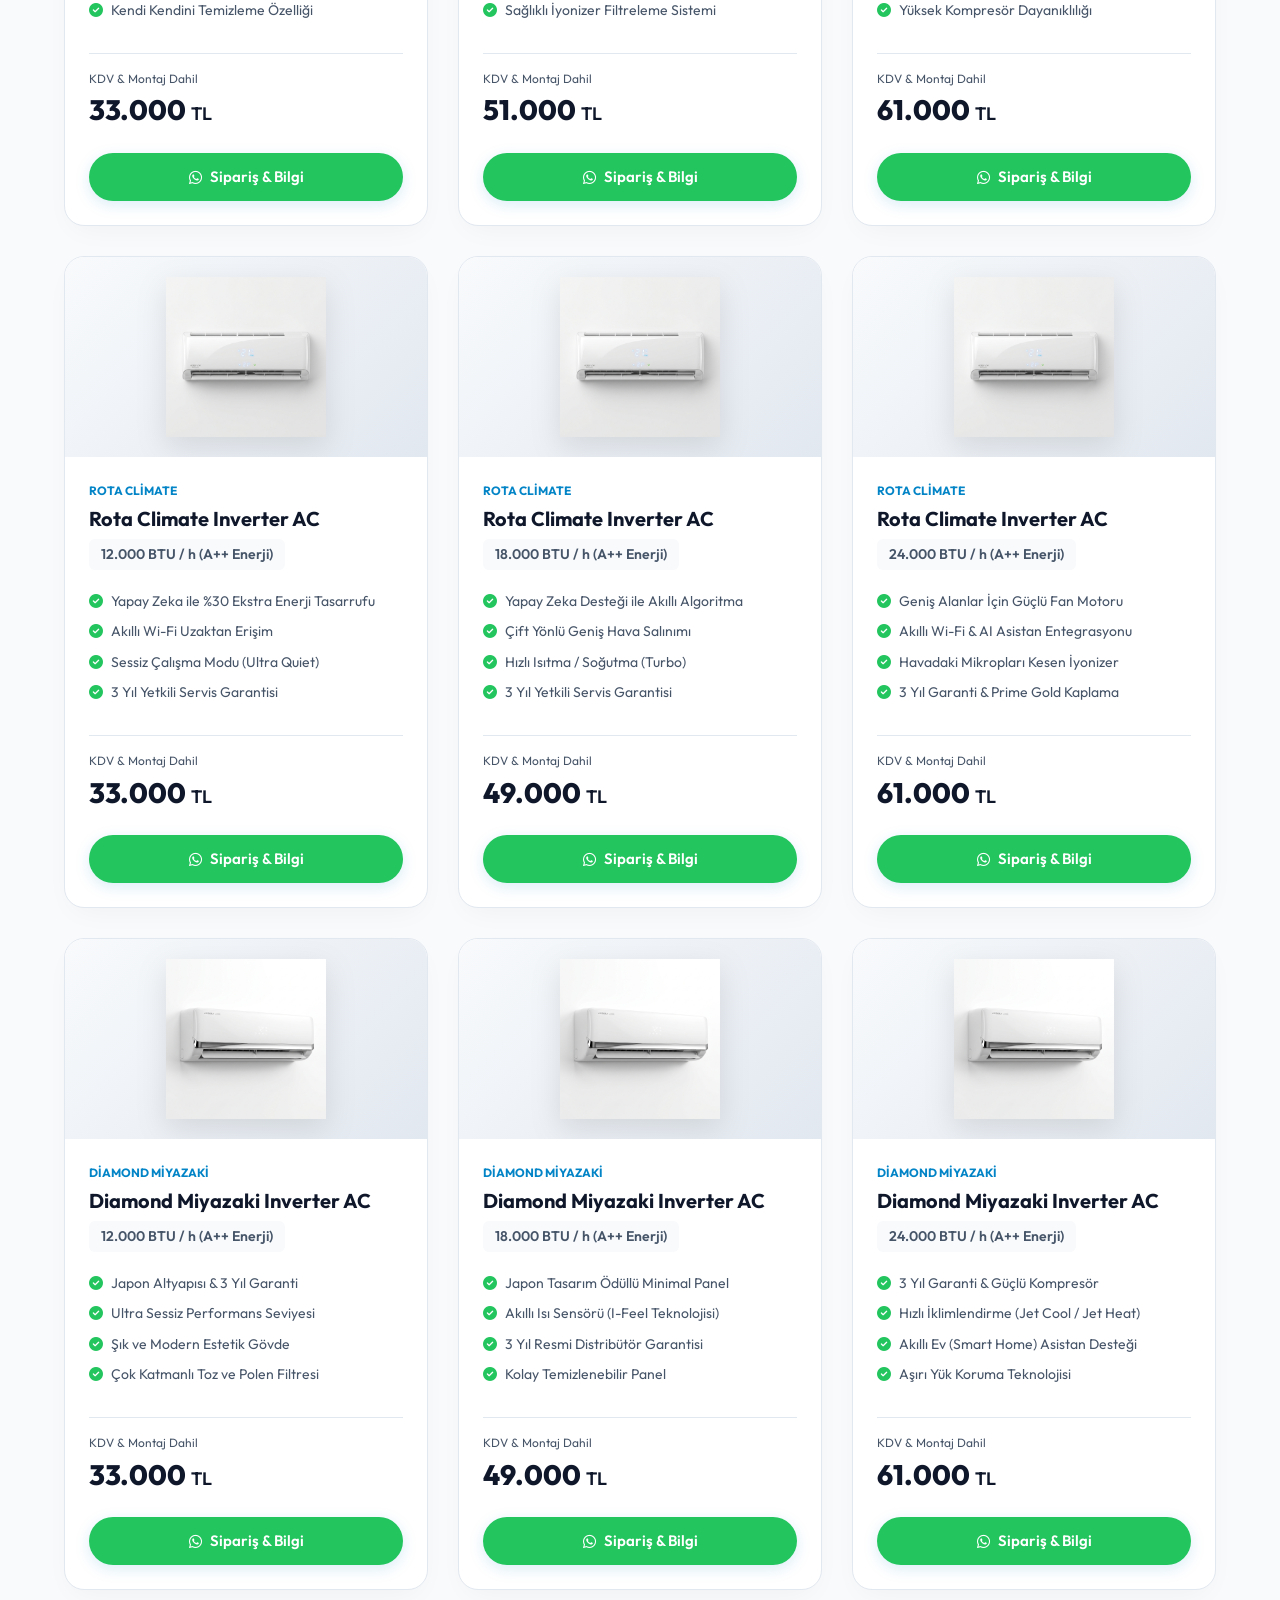
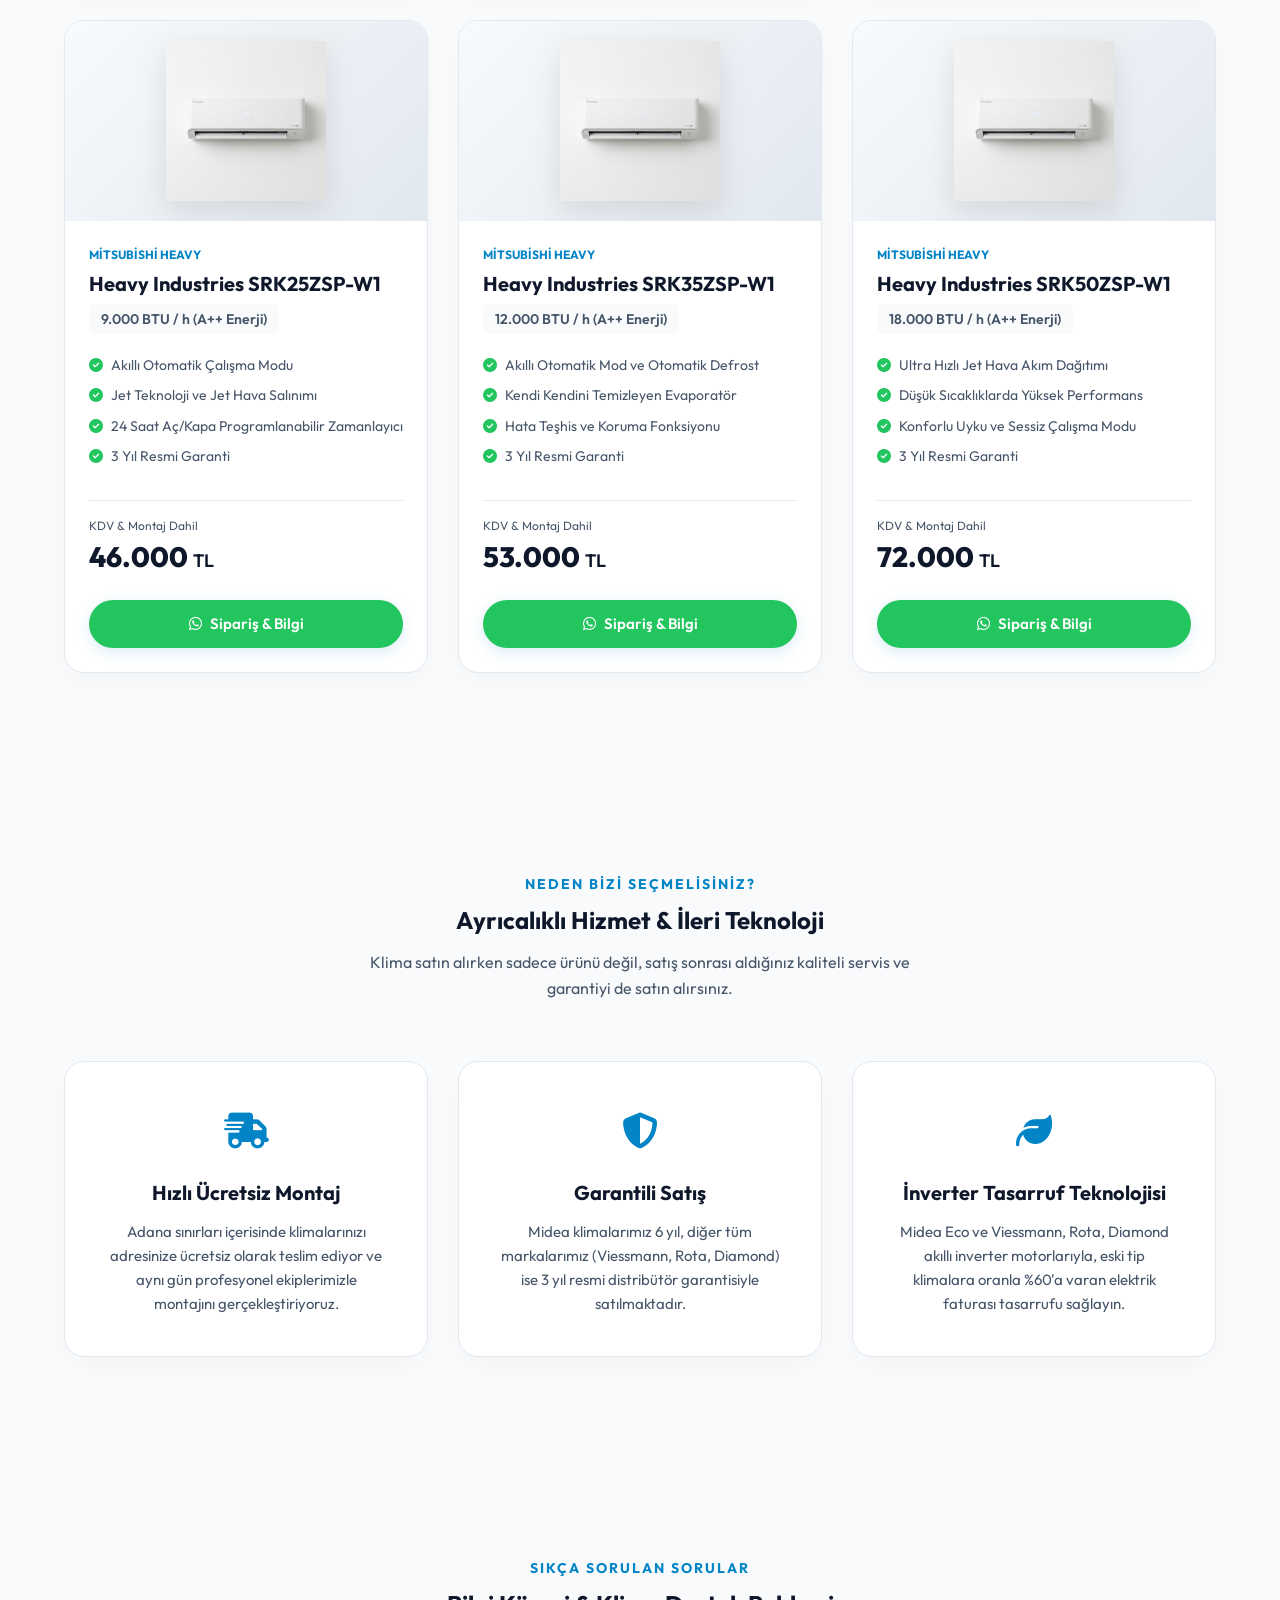
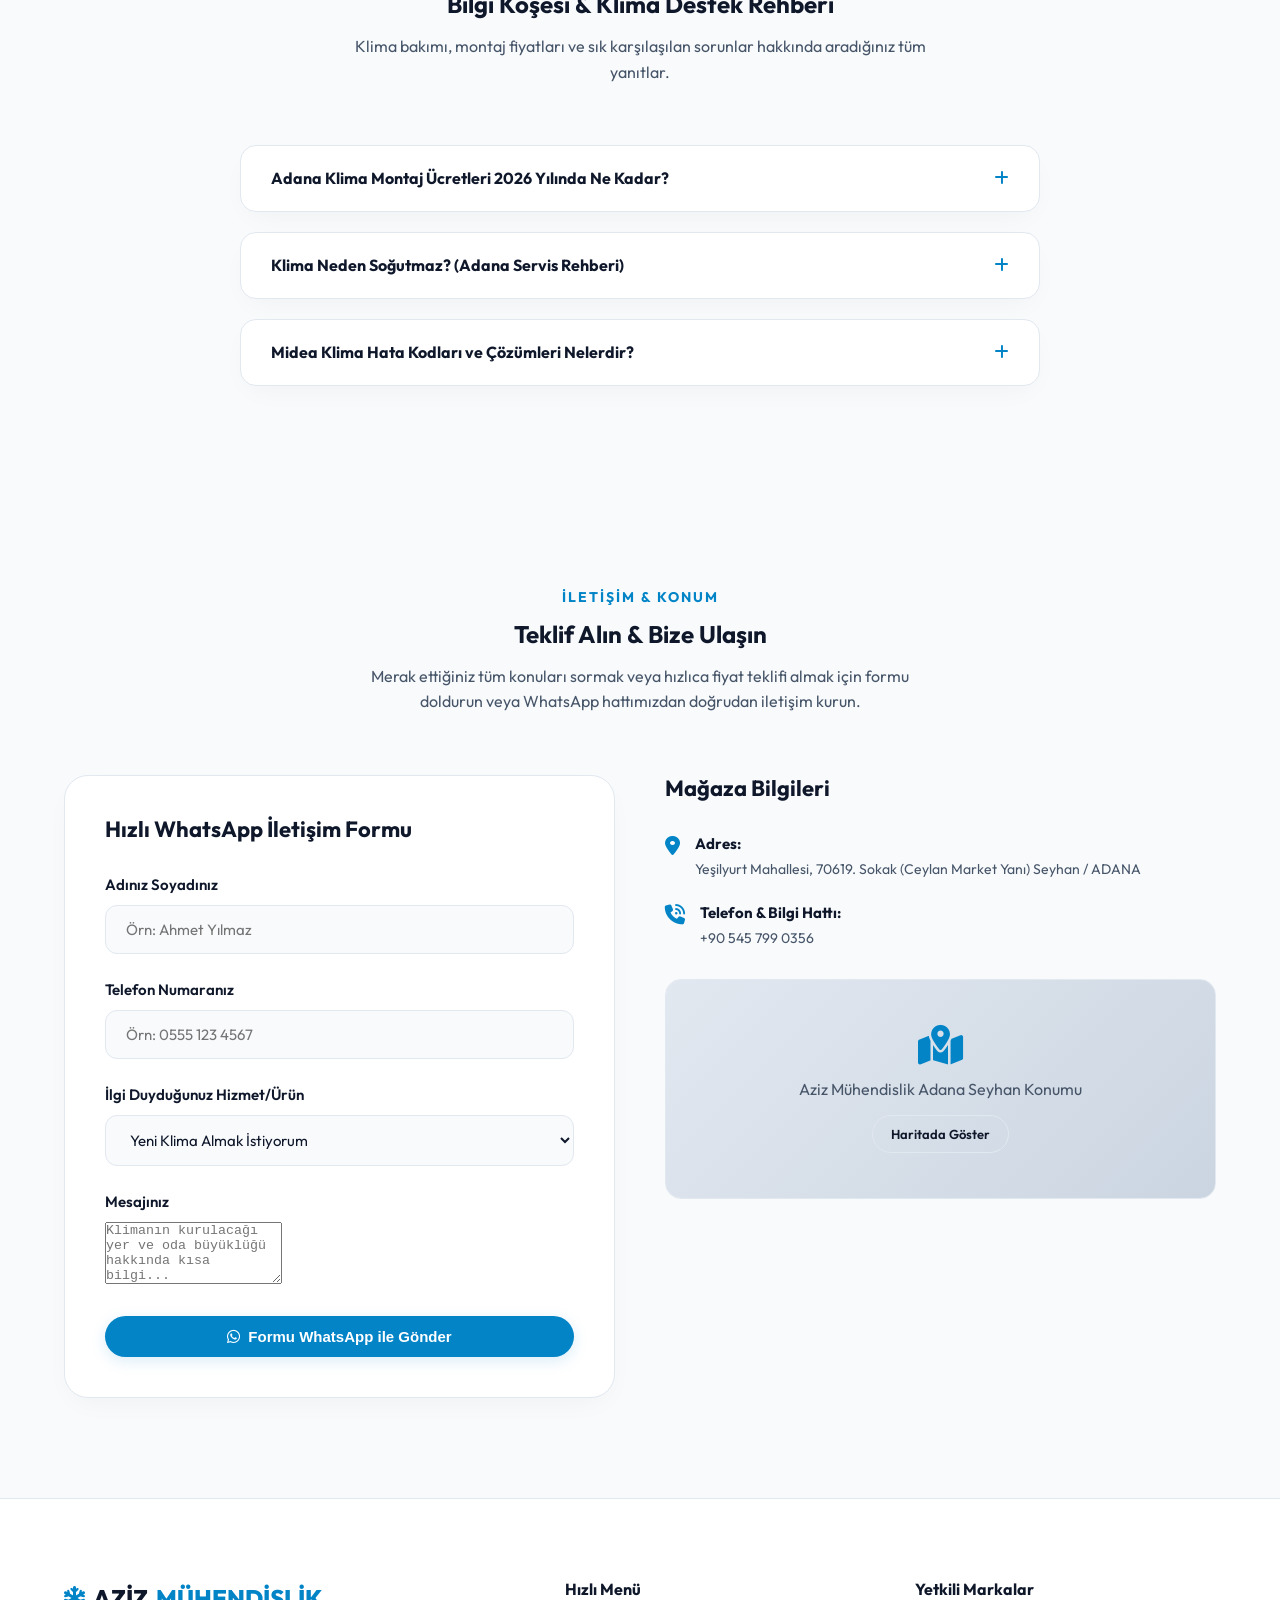
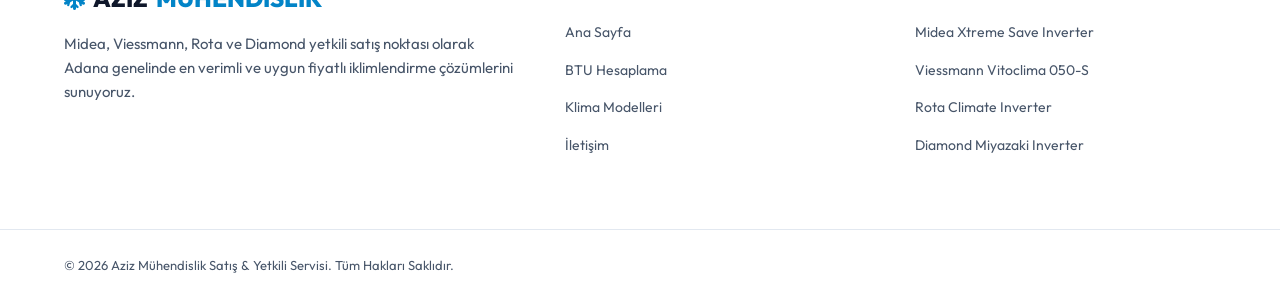
==== commit fba016be: "Mitsubishi Heavy fiyatları düzleştirildi (46.000, 53.000, 72.000 TL)" ====
--- a/index.html
+++ b/index.html
@@ -561,9 +561,9 @@
                             </ul>
                             <div class="price-box">
                                 <span class="price-title">KDV & Montaj Dahil</span>
-                                <div class="price-value">46.279 <span class="currency">TL</span></div>
-                            </div>
-                            <a href="#" class="btn btn-primary btn-wa-order" data-brand="Mitsubishi" data-model="Heavy SRK25ZSP" data-btu="9.000" data-price="46.279">
+                                <div class="price-value">46.000 <span class="currency">TL</span></div>
+                            </div>
+                            <a href="#" class="btn btn-primary btn-wa-order" data-brand="Mitsubishi" data-model="Heavy SRK25ZSP" data-btu="9.000" data-price="46.000">
                                 <i class="fa-brands fa-whatsapp"></i> Sipariş & Bilgi
                             </a>
                         </div>
@@ -586,9 +586,9 @@
                             </ul>
                             <div class="price-box">
                                 <span class="price-title">KDV & Montaj Dahil</span>
-                                <div class="price-value">53.474 <span class="currency">TL</span></div>
-                            </div>
-                            <a href="#" class="btn btn-primary btn-wa-order" data-brand="Mitsubishi" data-model="Heavy SRK35ZSP" data-btu="12.000" data-price="53.474">
+                                <div class="price-value">53.000 <span class="currency">TL</span></div>
+                            </div>
+                            <a href="#" class="btn btn-primary btn-wa-order" data-brand="Mitsubishi" data-model="Heavy SRK35ZSP" data-btu="12.000" data-price="53.000">
                                 <i class="fa-brands fa-whatsapp"></i> Sipariş & Bilgi
                             </a>
                         </div>
@@ -611,9 +611,9 @@
                             </ul>
                             <div class="price-box">
                                 <span class="price-title">KDV & Montaj Dahil</span>
-                                <div class="price-value">72.147 <span class="currency">TL</span></div>
-                            </div>
-                            <a href="#" class="btn btn-primary btn-wa-order" data-brand="Mitsubishi" data-model="Heavy SRK50ZSP" data-btu="18.000" data-price="72.147">
+                                <div class="price-value">72.000 <span class="currency">TL</span></div>
+                            </div>
+                            <a href="#" class="btn btn-primary btn-wa-order" data-brand="Mitsubishi" data-model="Heavy SRK50ZSP" data-btu="18.000" data-price="72.000">
                                 <i class="fa-brands fa-whatsapp"></i> Sipariş & Bilgi
                             </a>
                         </div>
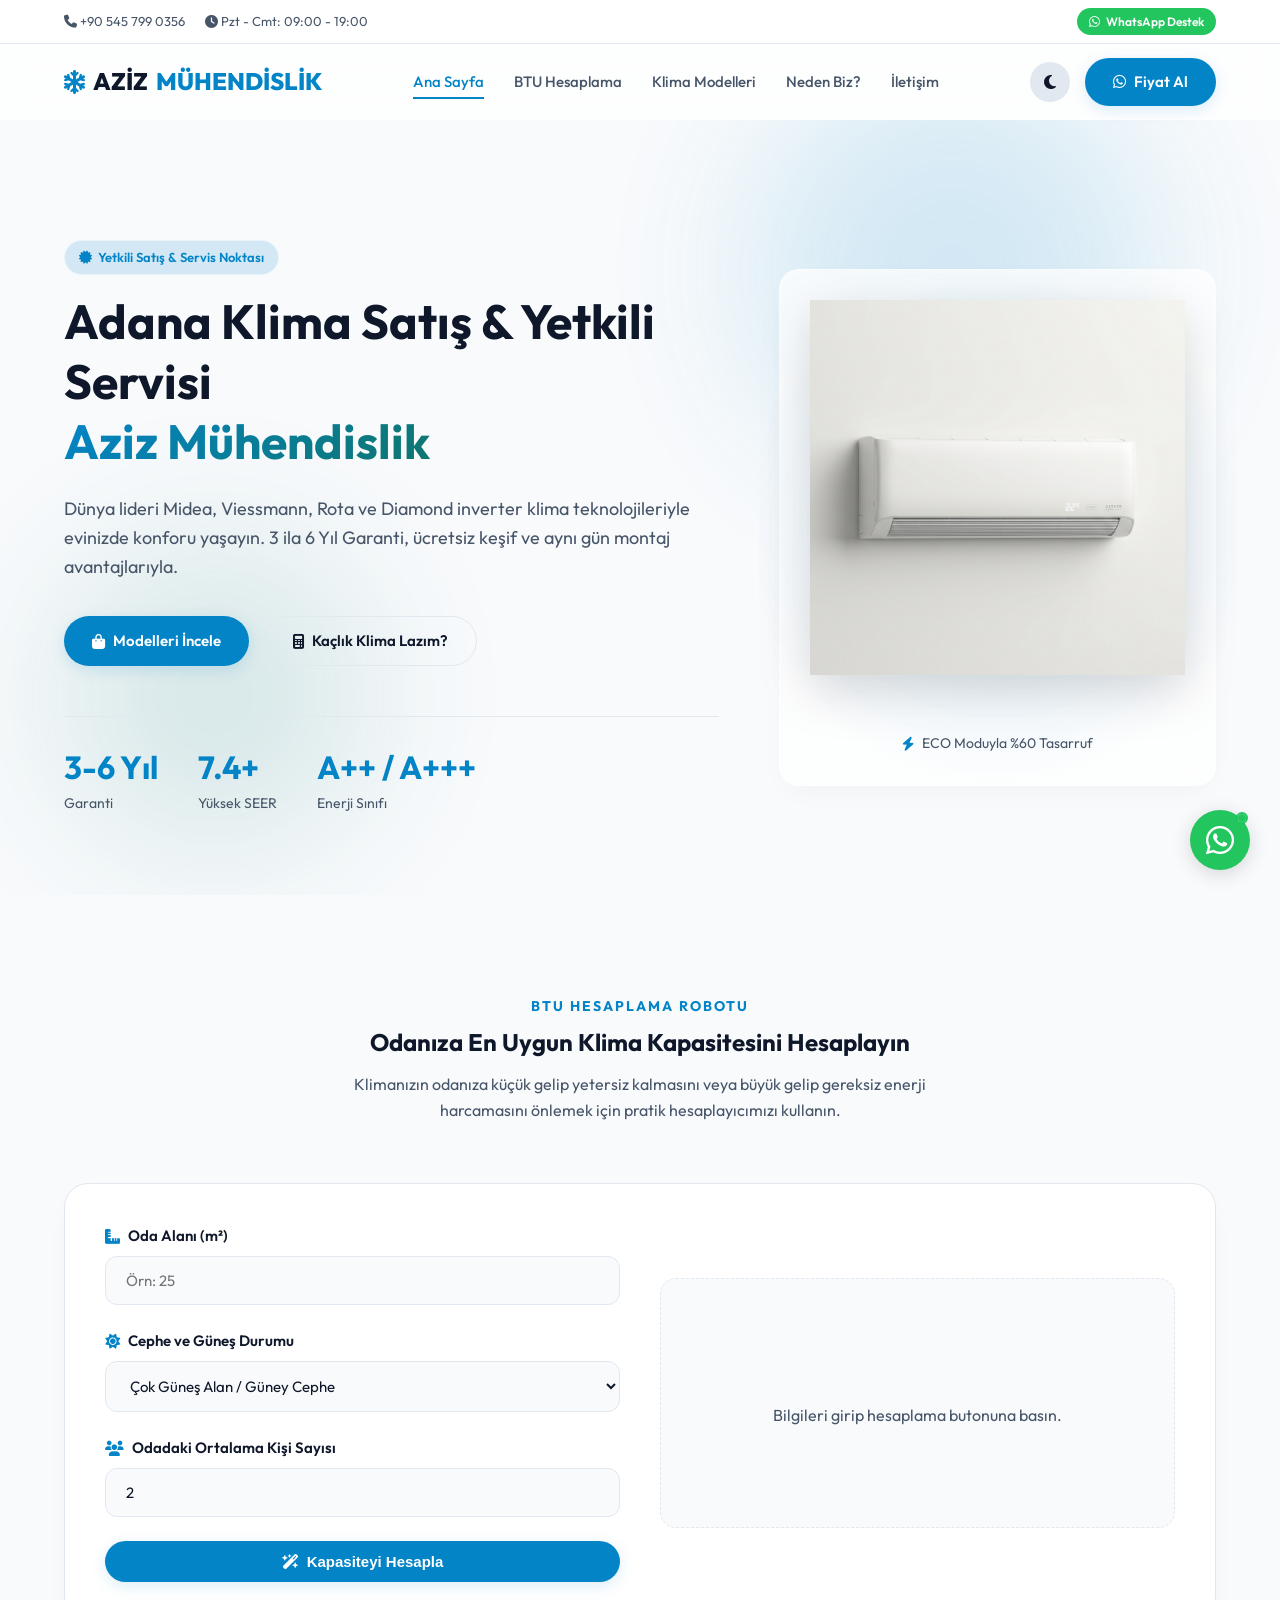
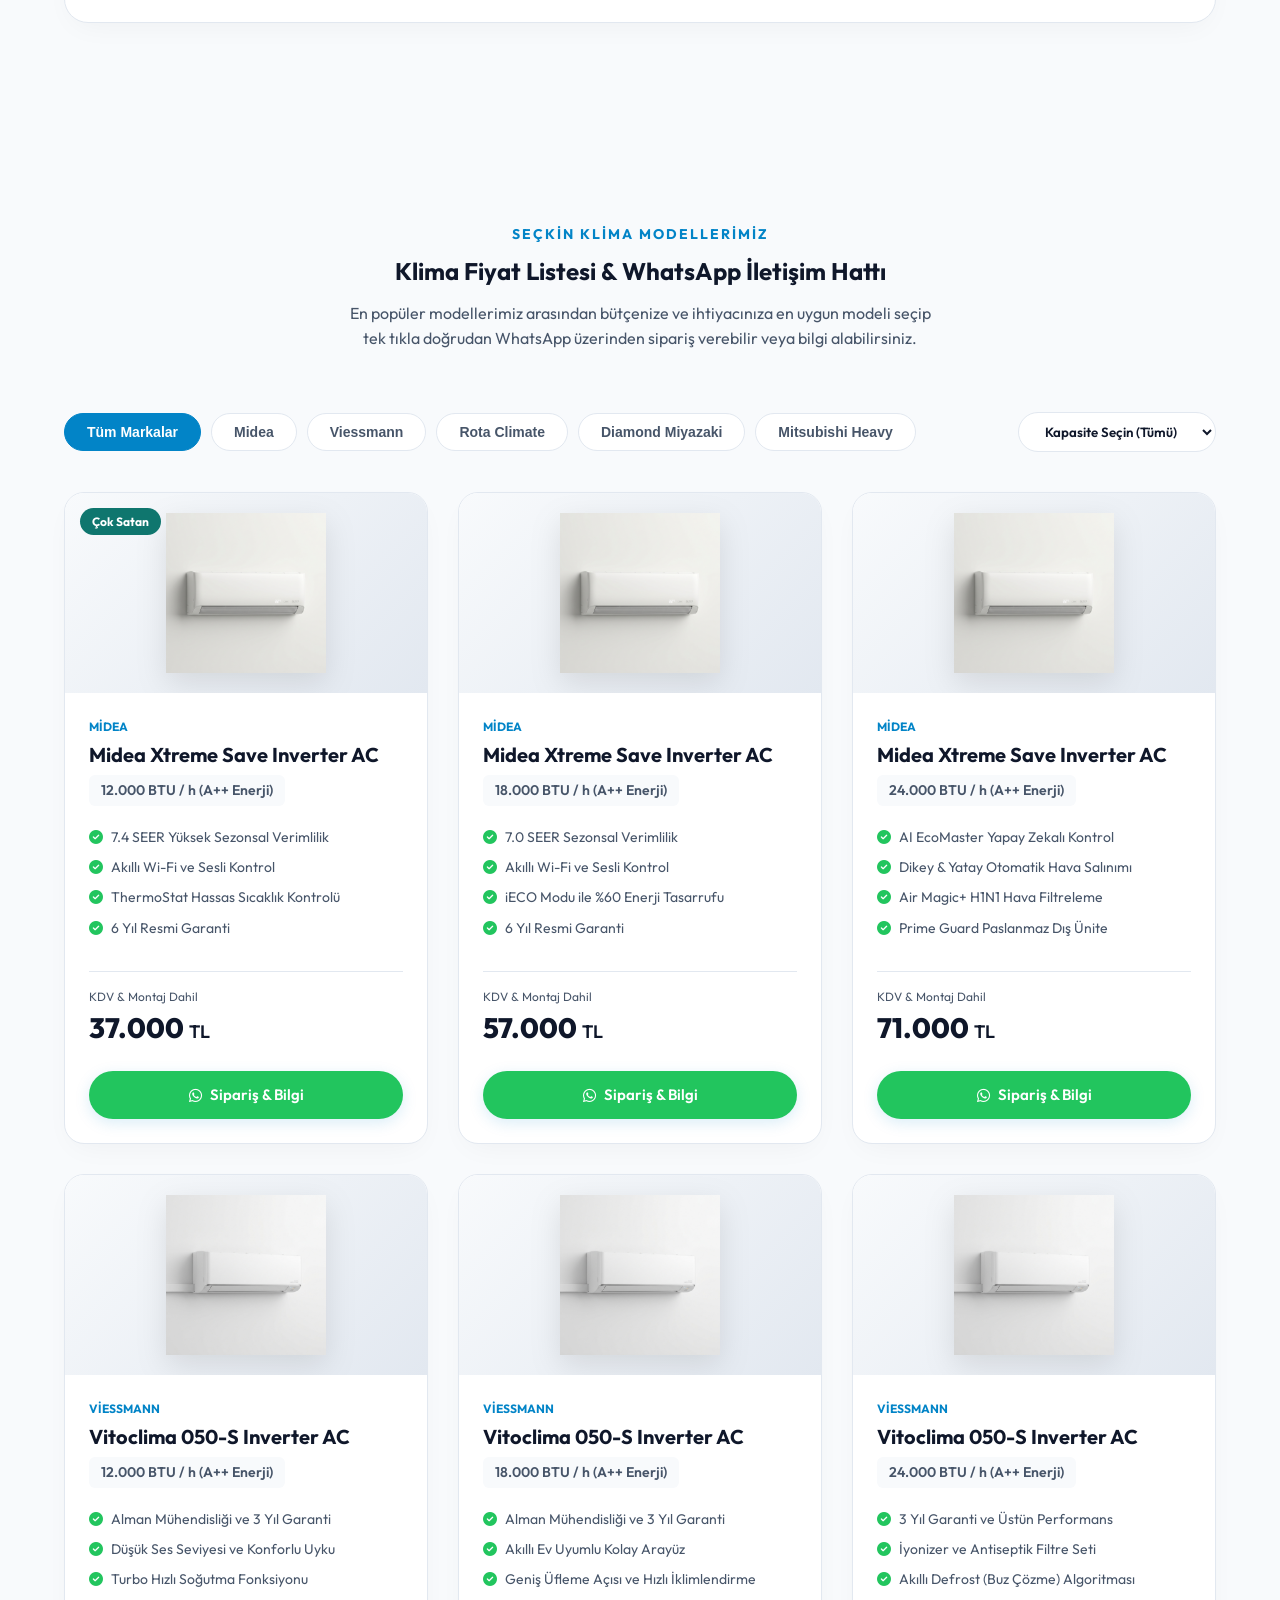
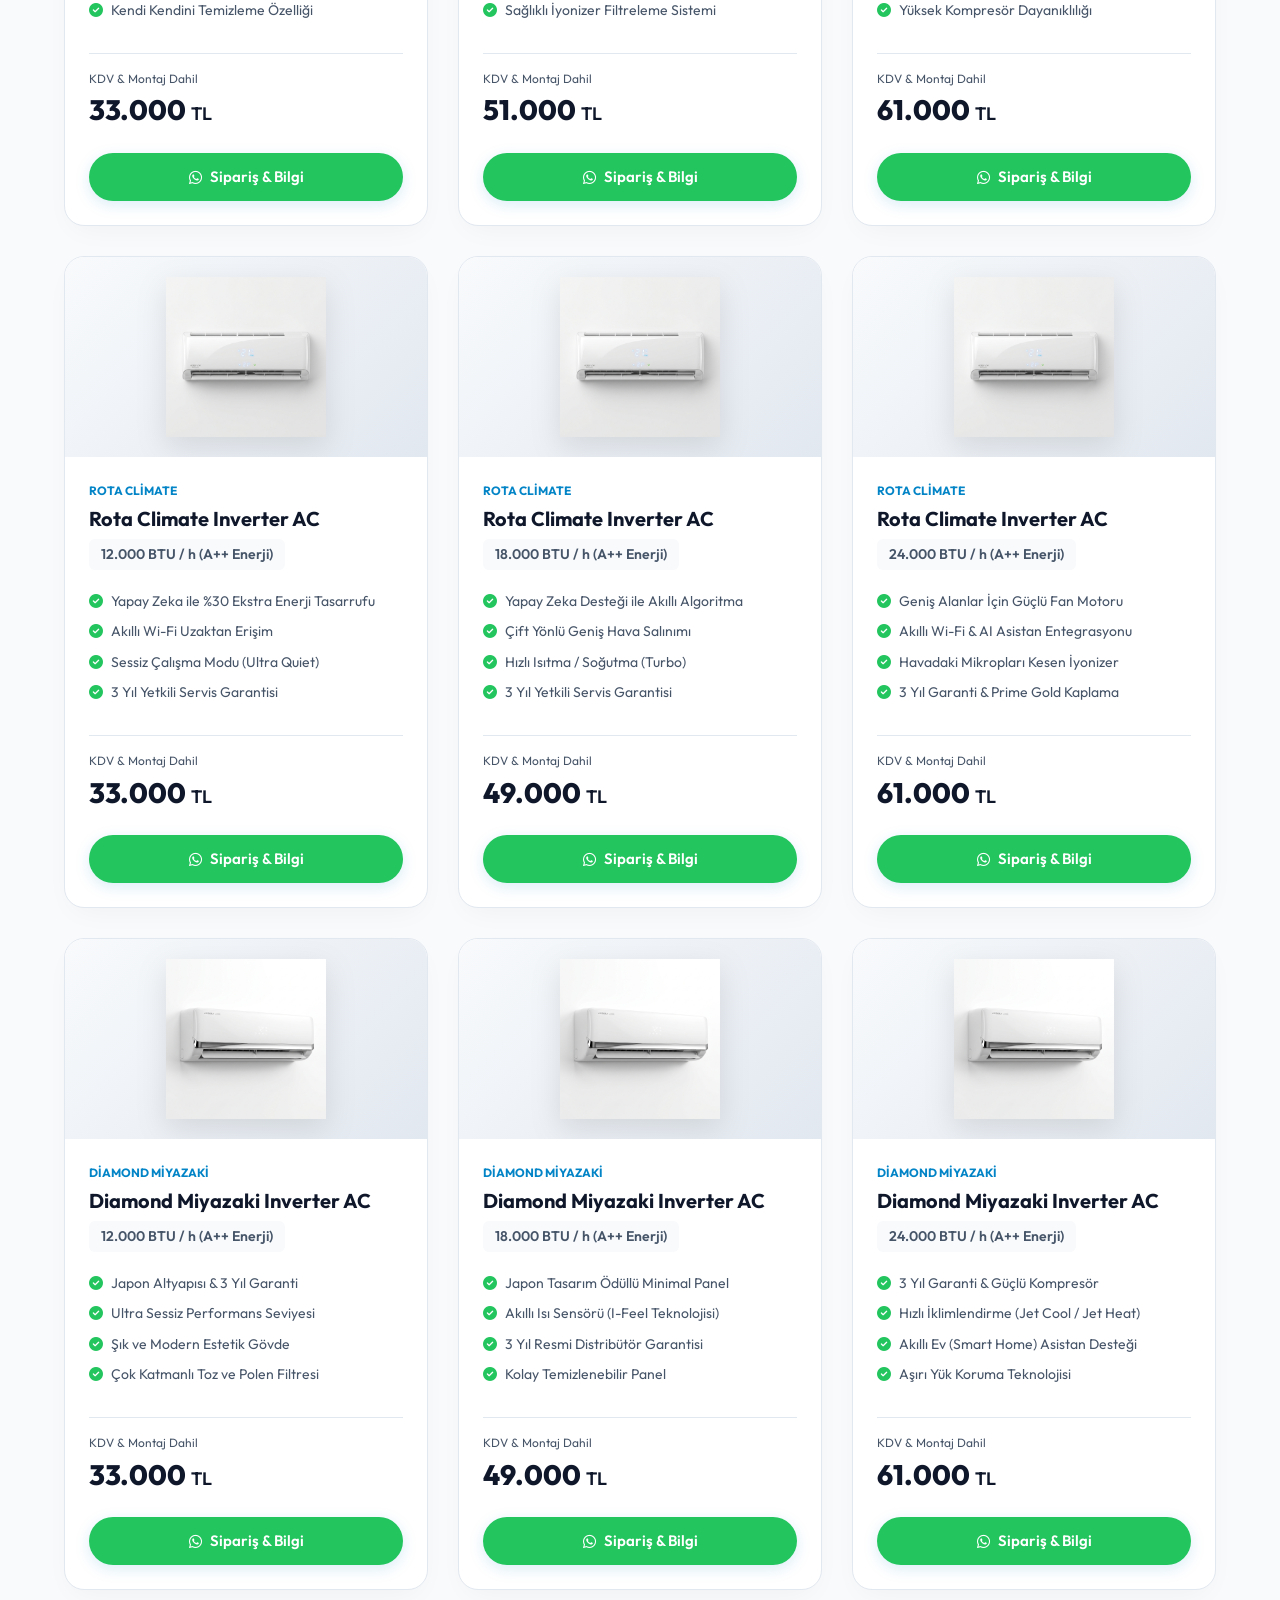
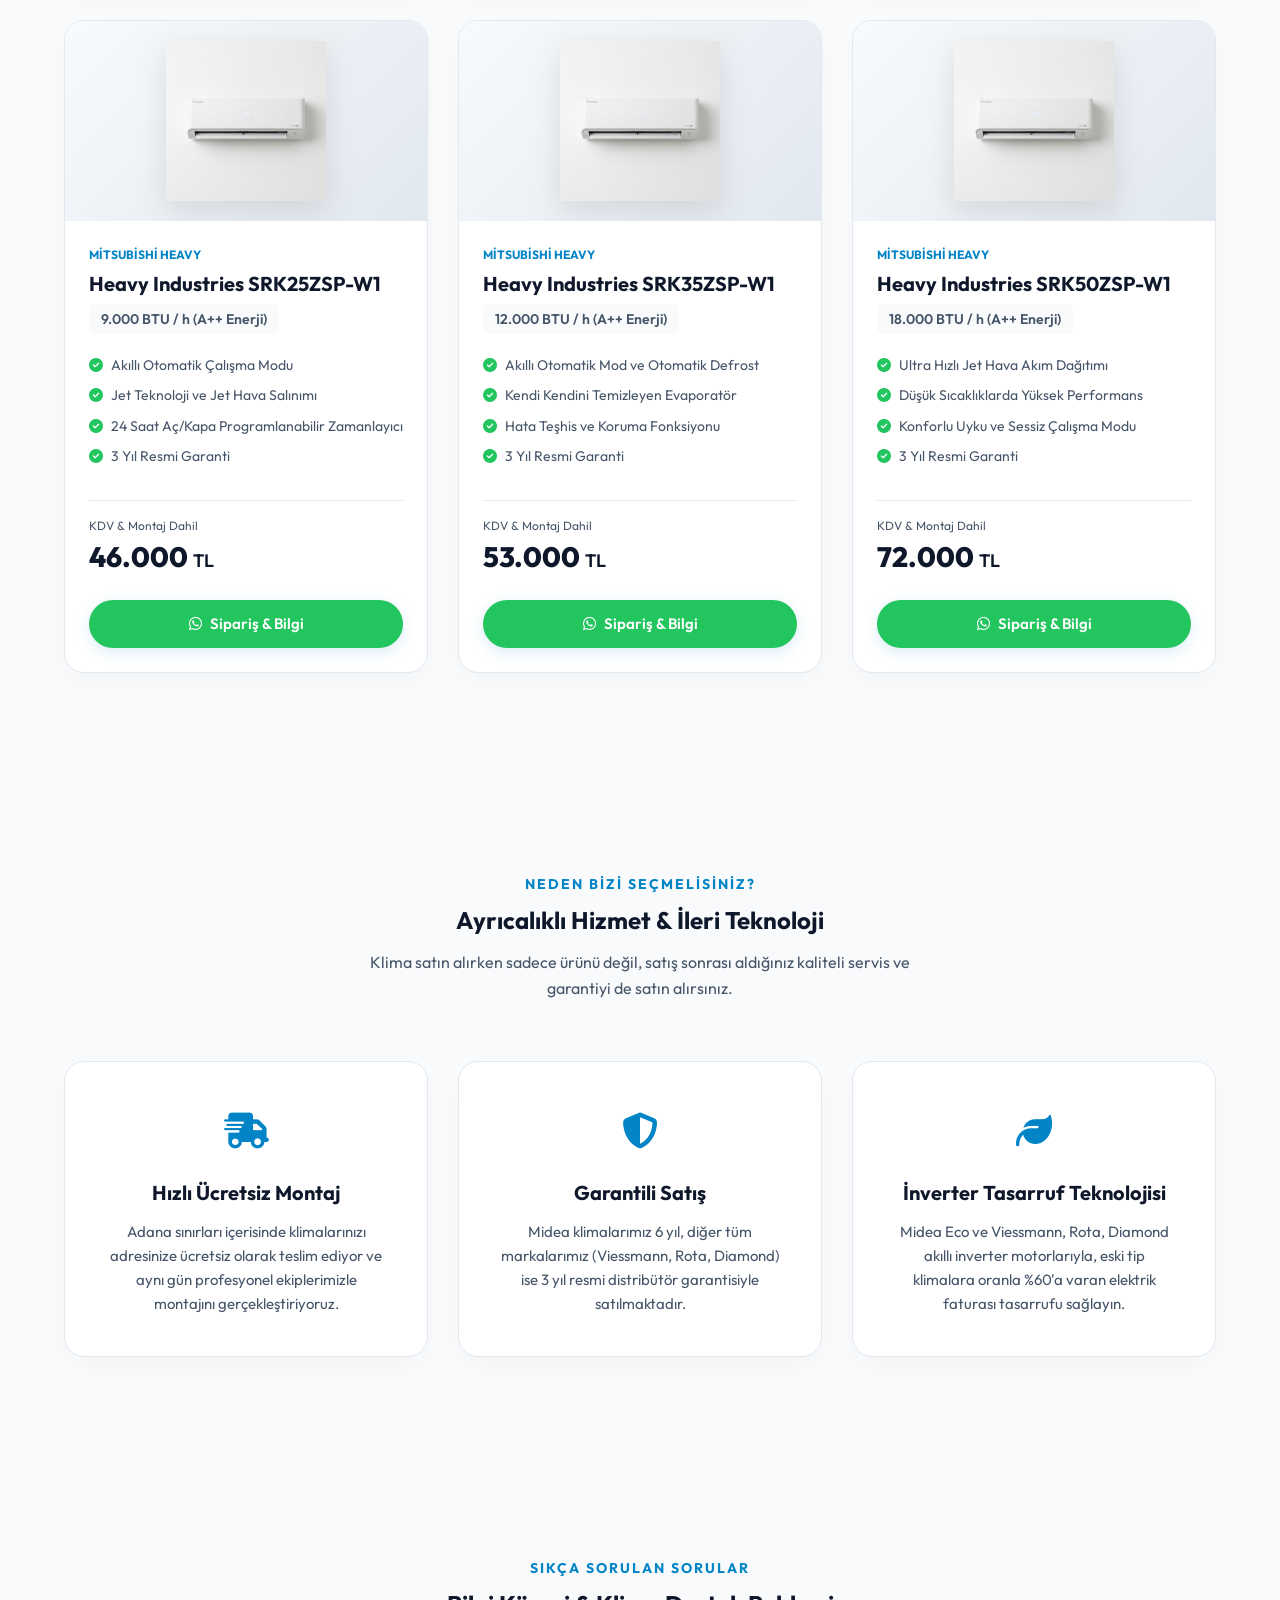
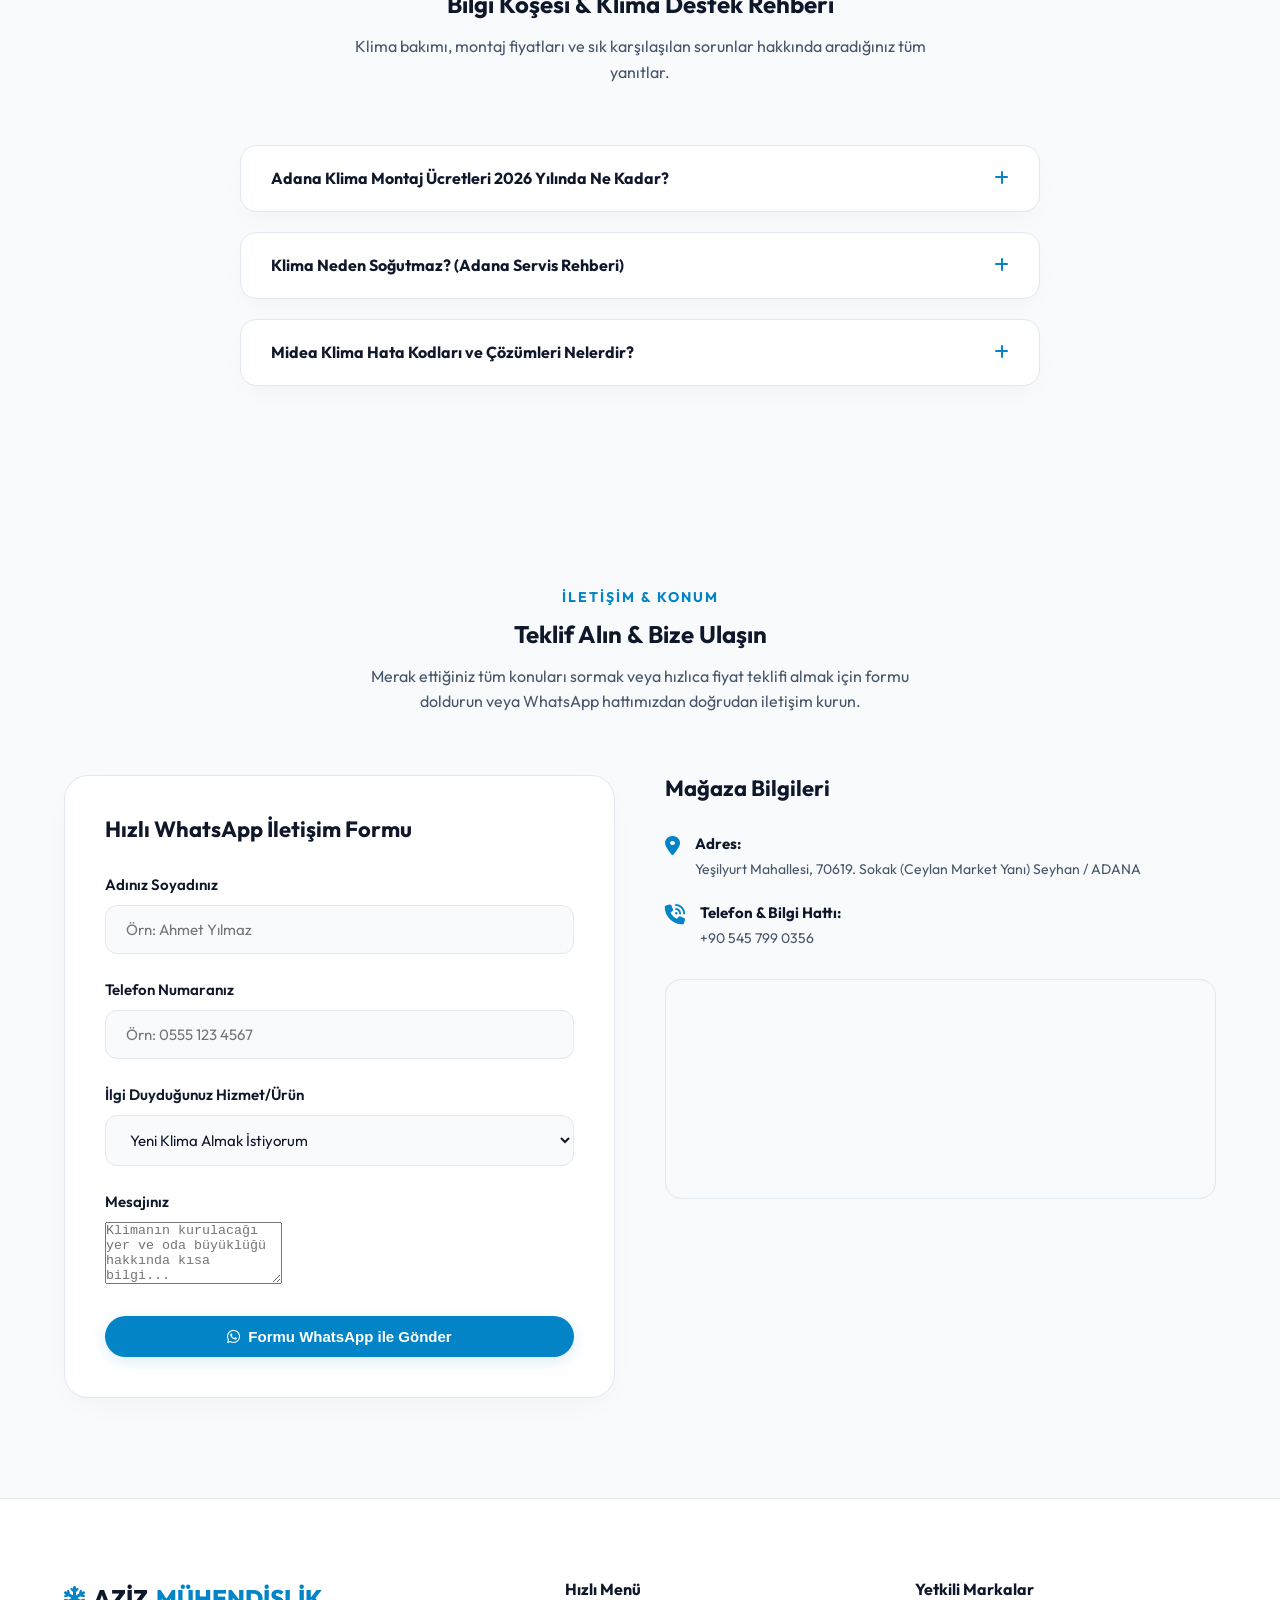
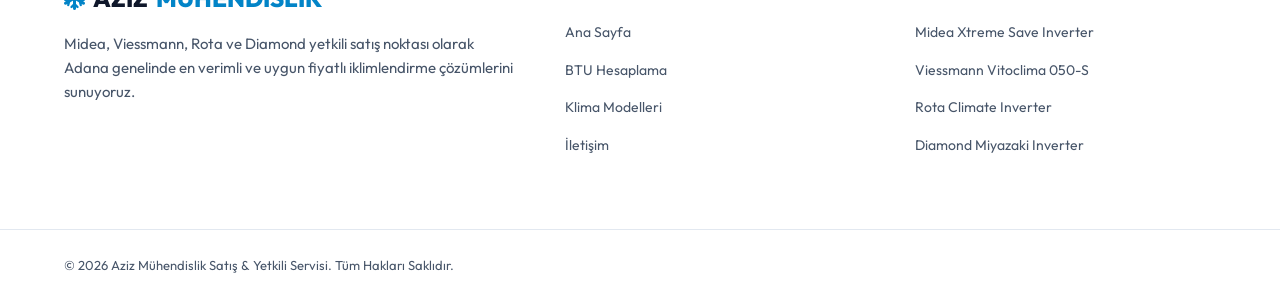
==== commit e4916ea6: "SEO optimization: robots.txt, sitemap.xml, favicon, FAQ schema, map embed, and metadata" ====
--- a/index.html
+++ b/index.html
@@ -8,6 +8,23 @@
     <meta name="keywords" content="aziz mühendislik adana, adana klima, klima fiyatları adana, midea adana bayi, viessmann vitoclima adana, rota climate adana, diamond miyazaki adana, en iyi klima, yetkili klima servisi adana, 12000 btu klima, klima montajı">
     <link rel="canonical" href="https://www.adanaklima.org/">
     <meta name="google-site-verification" content="google5716913a2e6e8126" />
+    
+    <!-- Open Graph / Facebook -->
+    <meta property="og:type" content="website">
+    <meta property="og:url" content="https://www.adanaklima.org/">
+    <meta property="og:title" content="Aziz Mühendislik | Adana Klima Satış & Teknik Servis Bayi">
+    <meta property="og:description" content="Adana Midea, Viessmann, Rota ve Diamond yetkili klima bayisi. 12000, 18000, 24000 BTU modelleri, ücretsiz keşif ve aynı gün montaj avantajıyla.">
+    <meta property="og:image" content="https://raw.githubusercontent.com/ensibey/adanaklima/main/images/midea.png">
+
+    <!-- Twitter -->
+    <meta property="twitter:card" content="summary_large_image">
+    <meta property="twitter:url" content="https://www.adanaklima.org/">
+    <meta property="twitter:title" content="Aziz Mühendislik | Adana Klima Satış & Teknik Servis Bayi">
+    <meta property="twitter:description" content="Adana Midea, Viessmann, Rota ve Diamond yetkili klima bayisi. 12000, 18000, 24000 BTU modelleri, ücretsiz keşif ve aynı gün montaj avantajıyla.">
+    <meta property="twitter:image" content="https://raw.githubusercontent.com/ensibey/adanaklima/main/images/midea.png">
+    
+    <!-- Favicon -->
+    <link rel="icon" type="image/png" href="images/midea.png">
     
     <!-- Google Fonts -->
     <link rel="preconnect" href="https://fonts.googleapis.com">
@@ -59,6 +76,40 @@
       "priceRange": "$$$"
     }
     </script>
+    
+    <!-- Structured Data (JSON-LD) for FAQ Rich Snippets -->
+    <script type="application/ld+json">
+    {
+      "@context": "https://schema.org",
+      "@type": "FAQPage",
+      "mainEntity": [
+        {
+          "@type": "Question",
+          "name": "Adana Klima Montaj Ücretleri 2026 Yılında Ne Kadar?",
+          "acceptedAnswer": {
+            "@type": "Answer",
+            "text": "Adana klima montaj ücretleri 2026 yılında klimanın BTU değerine, montaj yapılacak alanın yüksekliğine ve kullanılacak bakır boru hattının uzunluğuna bağlı olarak değişiklik göstermektedir. Aziz Mühendislik olarak satın aldığınız tüm Midea, Viessmann, Rota ve Diamond modellerinde ilk montaj ve Adana Seyhan merkezli nakliye işlemlerini ücretsiz olarak sunmaktayız. Detaylı montaj ve bakım teklifleri için bizimle WhatsApp üzerinden hızlıca iletişime geçebilirsiniz."
+          }
+        },
+        {
+          "@type": "Question",
+          "name": "Klima Neden Soğutmaz? (Adana Servis Rehberi)",
+          "acceptedAnswer": {
+            "@type": "Answer",
+            "text": "Klima neden soğutmaz? sorusunun Adana servis rehberi kapsamında en yaygın cevapları şunlardır: Filtrelerin tozla tıkanması, kompresör arızası veya sistemdeki gazın (R32) eksilmesi/kaçak yapmasıdır. Adana'nın nemli ve sıcak havasında klimaların yılda en az iki kez bakım görmesi gerekir. Klimanız üflüyor ama soğutmuyorsa, Aziz Mühendislik uzman ekiplerimiz gaz seviyesini kontrol edip filtre temizliği yaparak cihazınızı ilk günkü performansına ulaştırır."
+          }
+        },
+        {
+          "@type": "Question",
+          "name": "Midea Klima Hata Kodları ve Çözümleri Nelerdir?",
+          "acceptedAnswer": {
+            "@type": "Answer",
+            "text": "Midea klima hata kodları ve çözümleri cihazın dijital göstergesindeki uyarılara göre belirlenir. En sık karşılaşılan hatalardan E1 iç-dış ünite iletişim hatasını, E7 ise kompresör sıcaklık veya voltaj düzensizliğini gösterir. Bu gibi durumlarda klimayı resetlemek veya elektrik şalterini kapatıp açmak geçici bir çözüm olabilir. Sorun devam ediyorsa, cihazınıza zarar vermemek için Aziz Mühendislik WhatsApp hattımıza hata kodunu bildirerek profesyonel servis kaydı açtırabilirsiniz."
+          }
+        }
+      ]
+    }
+    </script>
 </head>
 <body>
     <!-- Top Contact Bar -->
@@ -113,7 +164,7 @@
             <div class="container hero-content">
                 <div class="hero-text">
                     <span class="badge"><i class="fa-solid fa-certificate"></i> Yetkili Satış & Servis Noktası</span>
-                    <h1>Adana'nın Kavurucu Sıcaklarında <br><span class="text-gradient">Kesintisiz Serinlik!</span></h1>
+                    <h1>Adana Klima Satış & Yetkili Servisi <br><span class="text-gradient">Aziz Mühendislik</span></h1>
                     <p>Dünya lideri Midea, Viessmann, Rota ve Diamond inverter klima teknolojileriyle evinizde konforu yaşayın. 3 ila 6 Yıl Garanti, ücretsiz keşif ve aynı gün montaj avantajlarıyla.</p>
                     <div class="hero-actions">
                         <a href="#products" class="btn btn-primary"><i class="fa-solid fa-bag-shopping"></i> Modelleri İncele</a>
@@ -751,12 +802,7 @@
                         </ul>
                         
                         <div class="map-placeholder">
-                            <!-- Simulated clean map pointing to search query -->
-                            <div class="fake-map">
-                                <i class="fa-solid fa-map-location-dot"></i>
-                                <span>Aziz Mühendislik Adana Seyhan Konumu</span>
-                                <a href="https://www.google.com/maps/search/?api=1&query=Aziz+Mühendislik+Yeşilyurt+70619+Sokak+Seyhan+Adana" target="_blank" class="btn btn-secondary btn-sm">Haritada Göster</a>
-                            </div>
+                            <iframe src="https://maps.google.com/maps?q=Ye%C5%9Filyurt%20Mahallesi,%2070619.%20Sokak,%20Seyhan/Adana&t=&z=15&ie=UTF8&iwloc=&output=embed" width="100%" height="100%" style="border:0;" allowfullscreen="" loading="lazy" referrerpolicy="no-referrer-when-downgrade"></iframe>
                         </div>
                     </div>
                 </div>
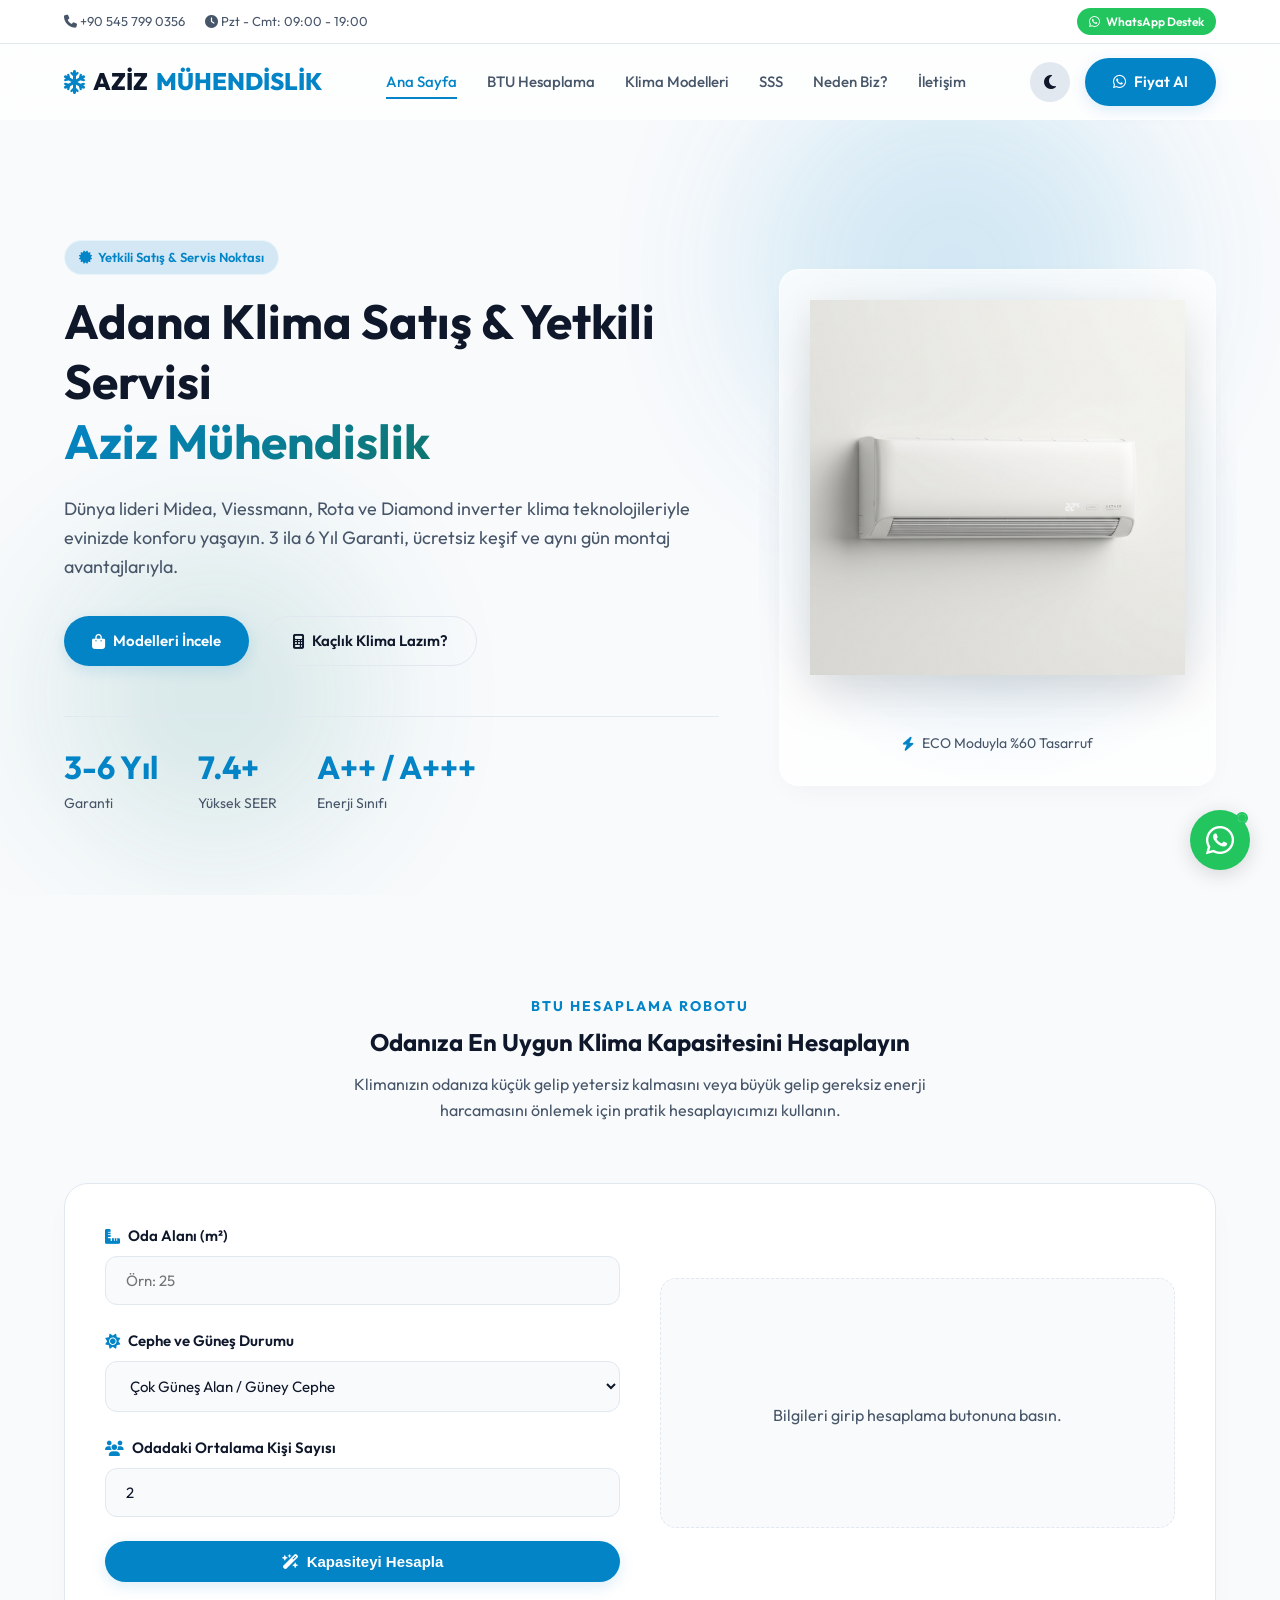
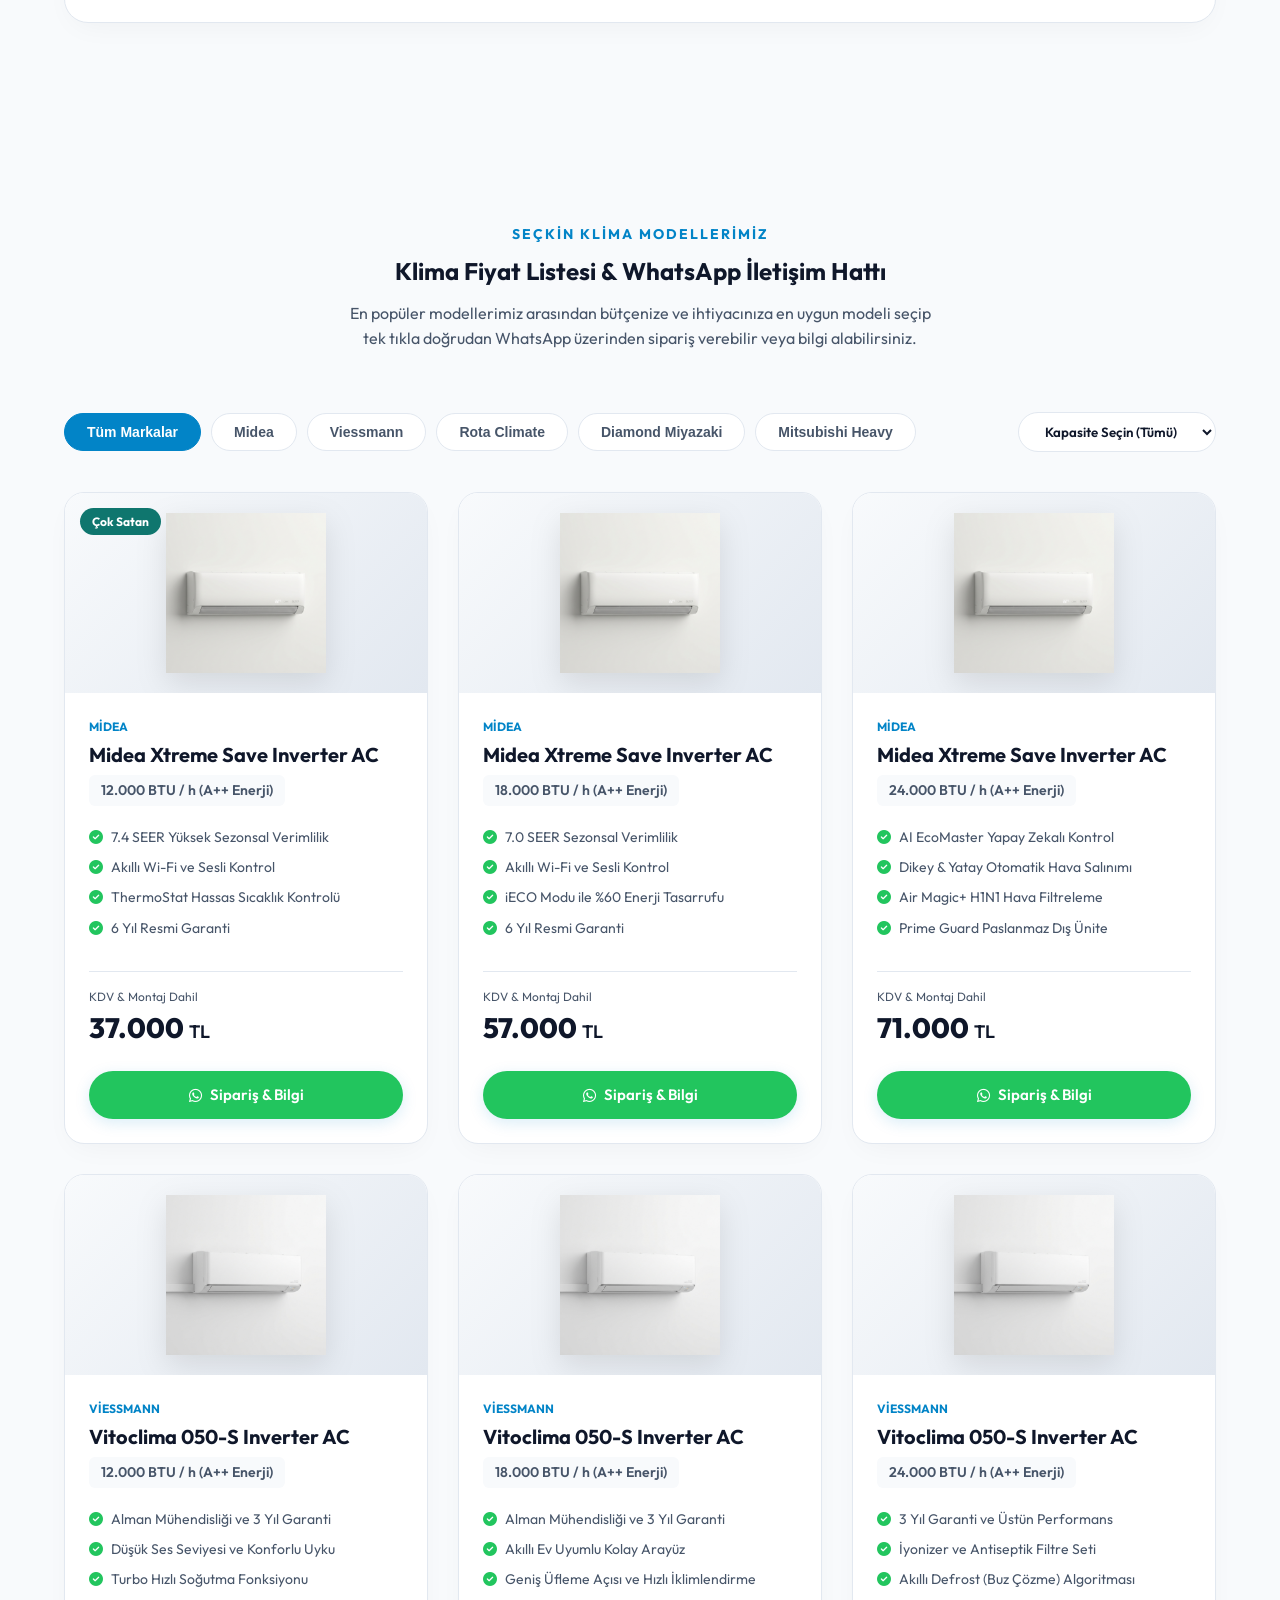
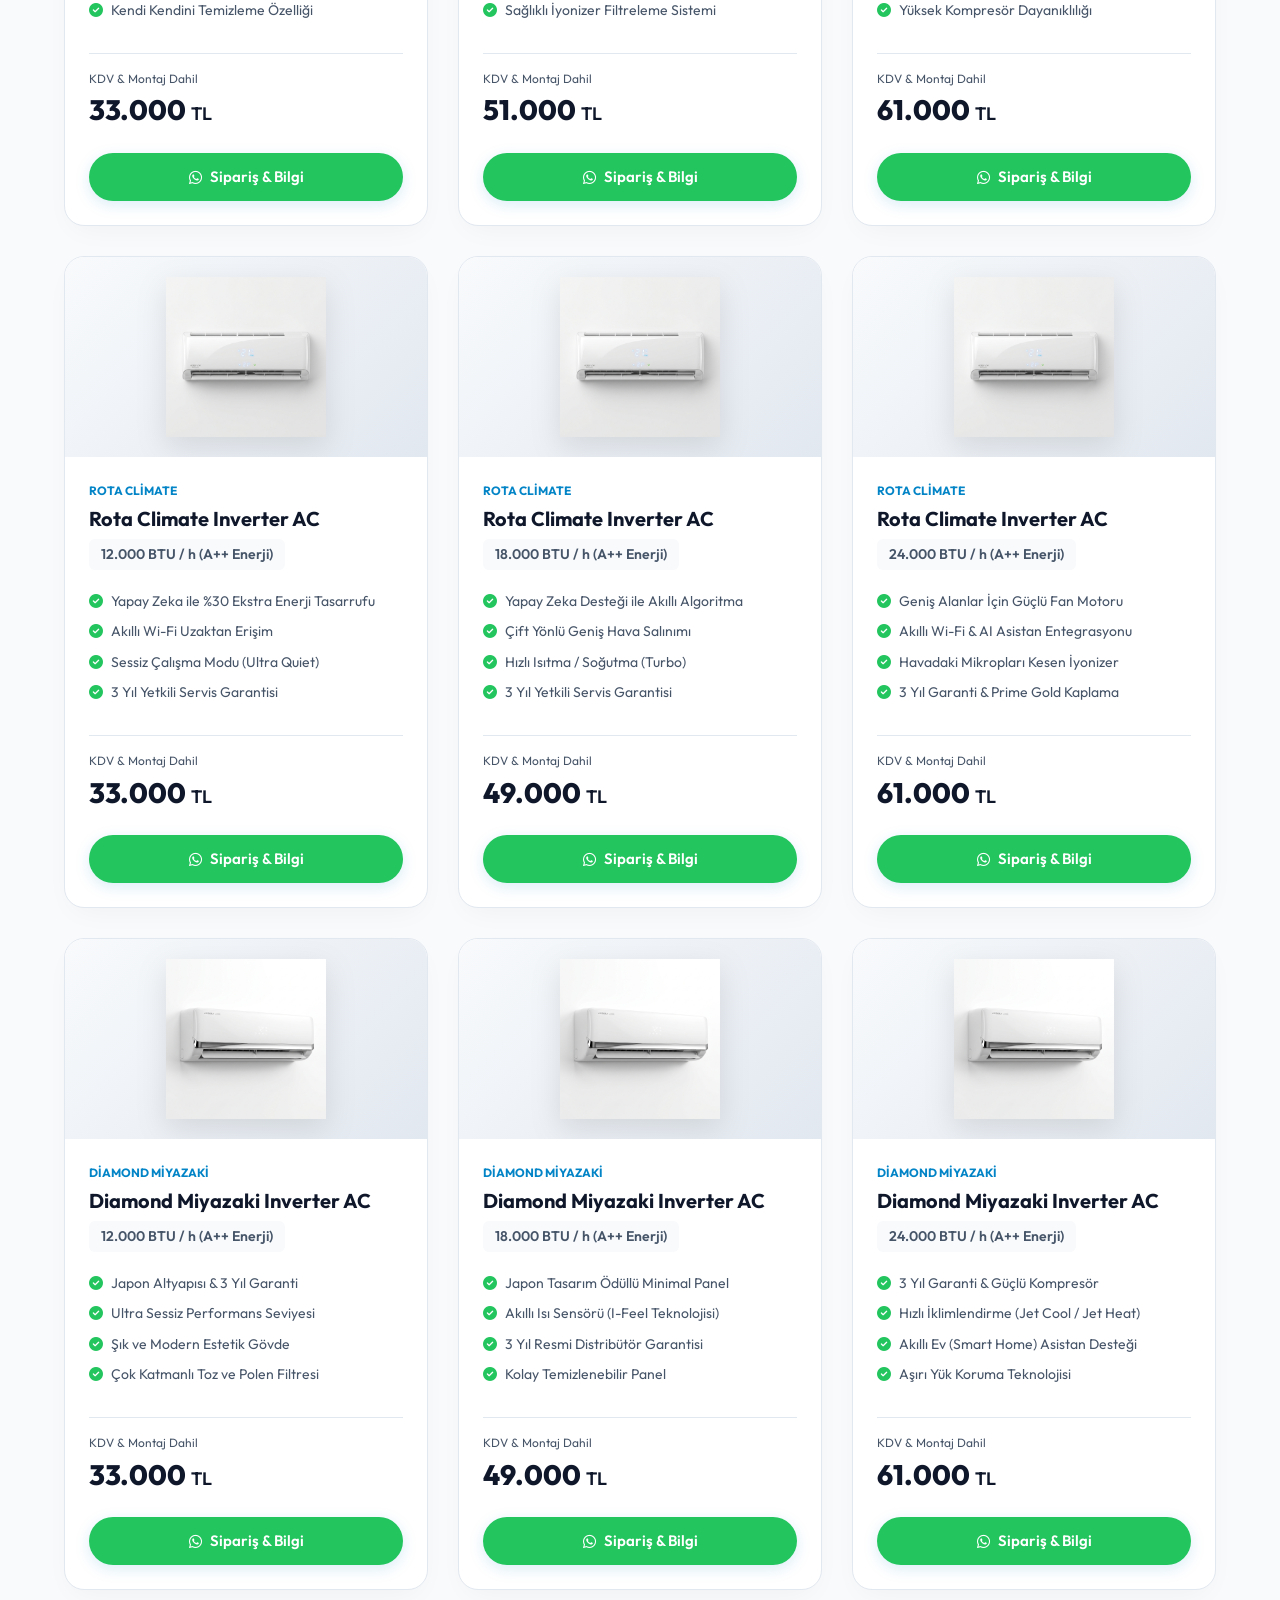
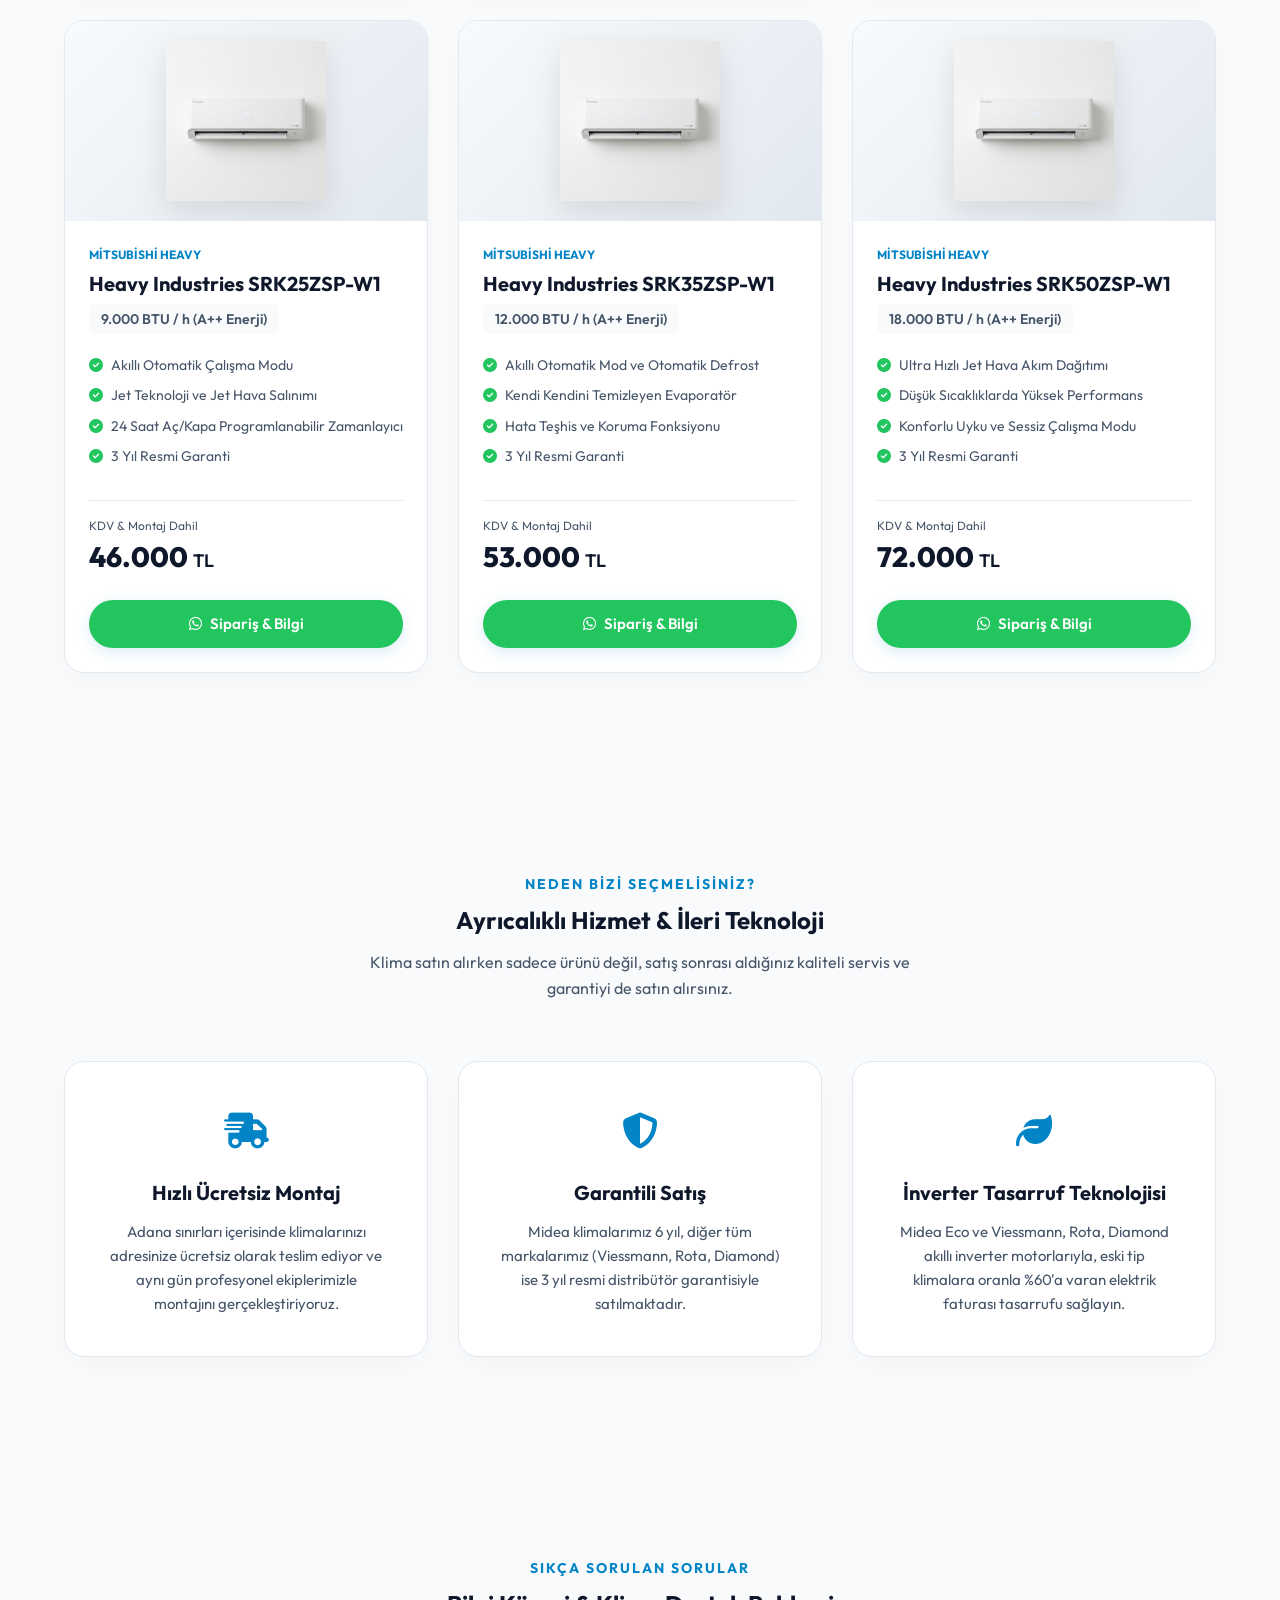
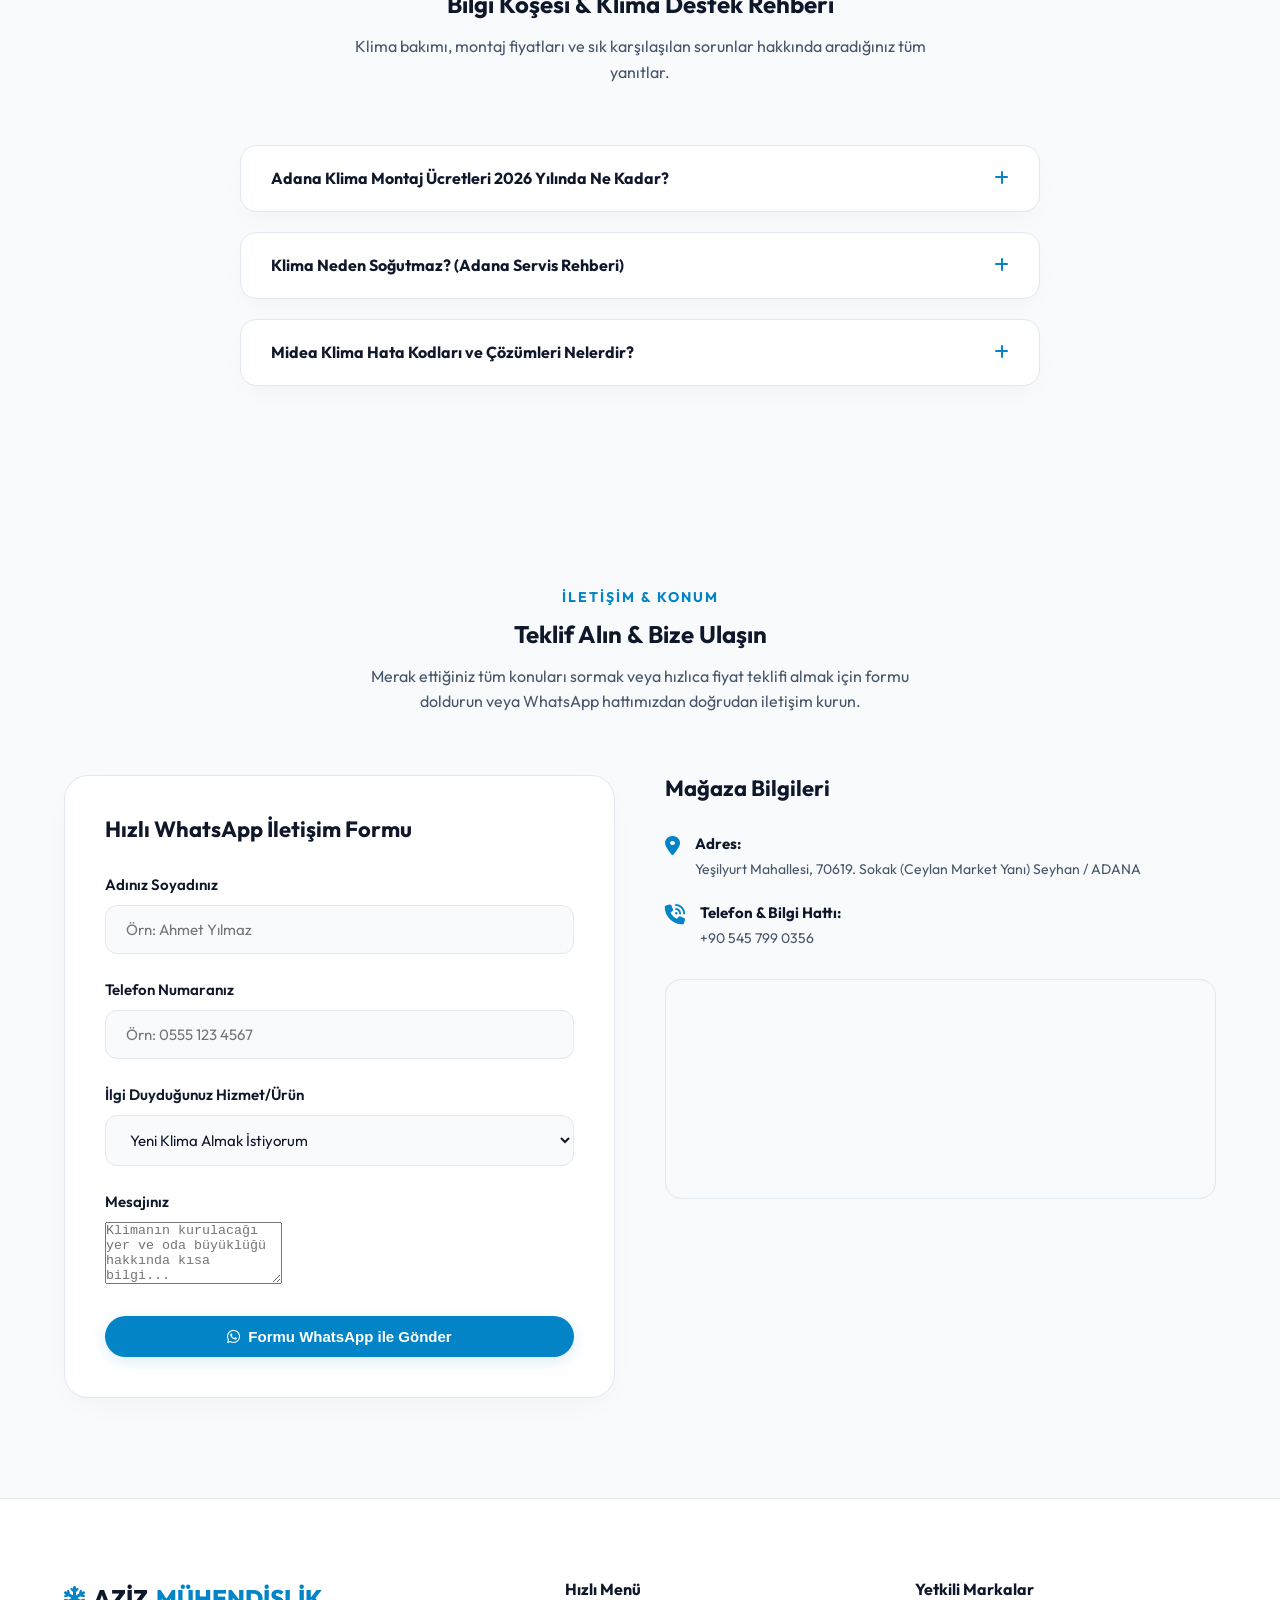
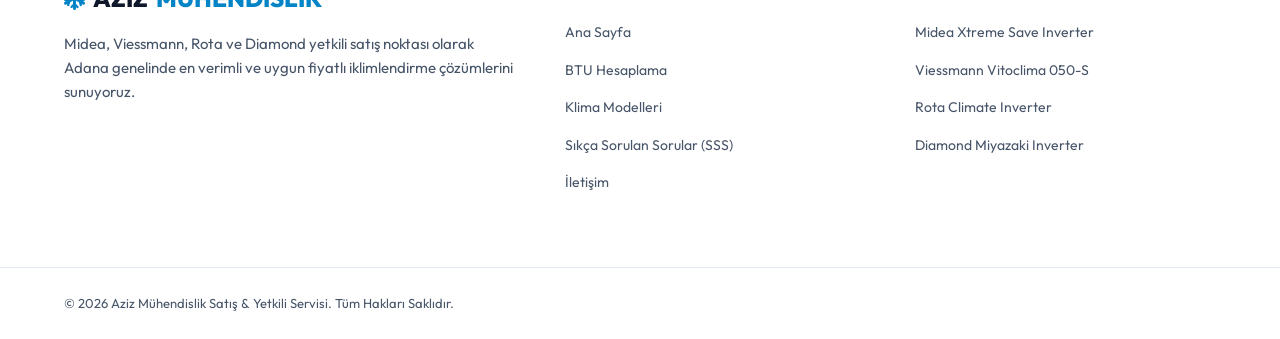
==== commit 08b403ed: "Advanced SEO: Product ItemList JSON-LD, FAQ heading tags, and menu navigation links" ====
--- a/index.html
+++ b/index.html
@@ -110,6 +110,363 @@
       ]
     }
     </script>
+    
+    <!-- Structured Data (JSON-LD) for Products -->
+    <script type="application/ld+json">
+    {
+      "@context": "https://schema.org",
+      "@type": "ItemList",
+      "name": "Klima Modelleri ve Fiyat Listesi",
+      "numberOfItems": 15,
+      "itemListElement": [
+        {
+          "@type": "ListItem",
+          "position": 1,
+          "item": {
+            "@type": "Product",
+            "name": "Midea Xtreme Save Inverter AC 12.000 BTU",
+            "image": "https://raw.githubusercontent.com/ensibey/adanaklima/main/images/midea.png",
+            "description": "Midea Xtreme Save Inverter Klima 12.000 BTU/h kapasite, A++ enerji sınıfı, Wi-Fi özellikli.",
+            "brand": {
+              "@type": "Brand",
+              "name": "Midea"
+            },
+            "offers": {
+              "@type": "Offer",
+              "url": "https://www.adanaklima.org/#products",
+              "priceCurrency": "TRY",
+              "price": "37000",
+              "priceValidUntil": "2027-12-31",
+              "availability": "https://schema.org/InStock",
+              "itemCondition": "https://schema.org/NewCondition"
+            }
+          }
+        },
+        {
+          "@type": "ListItem",
+          "position": 2,
+          "item": {
+            "@type": "Product",
+            "name": "Midea Xtreme Save Inverter AC 18.000 BTU",
+            "image": "https://raw.githubusercontent.com/ensibey/adanaklima/main/images/midea.png",
+            "description": "Midea Xtreme Save Inverter Klima 18.000 BTU/h kapasite, A++ enerji sınıfı, Wi-Fi özellikli.",
+            "brand": {
+              "@type": "Brand",
+              "name": "Midea"
+            },
+            "offers": {
+              "@type": "Offer",
+              "url": "https://www.adanaklima.org/#products",
+              "priceCurrency": "TRY",
+              "price": "57000",
+              "priceValidUntil": "2027-12-31",
+              "availability": "https://schema.org/InStock",
+              "itemCondition": "https://schema.org/NewCondition"
+            }
+          }
+        },
+        {
+          "@type": "ListItem",
+          "position": 3,
+          "item": {
+            "@type": "Product",
+            "name": "Midea Xtreme Save Inverter AC 24.000 BTU",
+            "image": "https://raw.githubusercontent.com/ensibey/adanaklima/main/images/midea.png",
+            "description": "Midea Xtreme Save Inverter Klima 24.000 BTU/h kapasite, A++ enerji sınıfı, Wi-Fi özellikli.",
+            "brand": {
+              "@type": "Brand",
+              "name": "Midea"
+            },
+            "offers": {
+              "@type": "Offer",
+              "url": "https://www.adanaklima.org/#products",
+              "priceCurrency": "TRY",
+              "price": "71000",
+              "priceValidUntil": "2027-12-31",
+              "availability": "https://schema.org/InStock",
+              "itemCondition": "https://schema.org/NewCondition"
+            }
+          }
+        },
+        {
+          "@type": "ListItem",
+          "position": 4,
+          "item": {
+            "@type": "Product",
+            "name": "Viessmann Vitoclima 050-S Inverter AC 12.000 BTU",
+            "image": "https://raw.githubusercontent.com/ensibey/adanaklima/main/images/viessmann.png",
+            "description": "Viessmann Vitoclima 050-S Inverter Klima 12.000 BTU/h kapasite, A++ enerji sınıfı.",
+            "brand": {
+              "@type": "Brand",
+              "name": "Viessmann"
+            },
+            "offers": {
+              "@type": "Offer",
+              "url": "https://www.adanaklima.org/#products",
+              "priceCurrency": "TRY",
+              "price": "33000",
+              "priceValidUntil": "2027-12-31",
+              "availability": "https://schema.org/InStock",
+              "itemCondition": "https://schema.org/NewCondition"
+            }
+          }
+        },
+        {
+          "@type": "ListItem",
+          "position": 5,
+          "item": {
+            "@type": "Product",
+            "name": "Viessmann Vitoclima 050-S Inverter AC 18.000 BTU",
+            "image": "https://raw.githubusercontent.com/ensibey/adanaklima/main/images/viessmann.png",
+            "description": "Viessmann Vitoclima 050-S Inverter Klima 18.000 BTU/h kapasite, A++ enerji sınıfı.",
+            "brand": {
+              "@type": "Brand",
+              "name": "Viessmann"
+            },
+            "offers": {
+              "@type": "Offer",
+              "url": "https://www.adanaklima.org/#products",
+              "priceCurrency": "TRY",
+              "price": "51000",
+              "priceValidUntil": "2027-12-31",
+              "availability": "https://schema.org/InStock",
+              "itemCondition": "https://schema.org/NewCondition"
+            }
+          }
+        },
+        {
+          "@type": "ListItem",
+          "position": 6,
+          "item": {
+            "@type": "Product",
+            "name": "Viessmann Vitoclima 050-S Inverter AC 24.000 BTU",
+            "image": "https://raw.githubusercontent.com/ensibey/adanaklima/main/images/viessmann.png",
+            "description": "Viessmann Vitoclima 050-S Inverter Klima 24.000 BTU/h kapasite, A++ enerji sınıfı.",
+            "brand": {
+              "@type": "Brand",
+              "name": "Viessmann"
+            },
+            "offers": {
+              "@type": "Offer",
+              "url": "https://www.adanaklima.org/#products",
+              "priceCurrency": "TRY",
+              "price": "61000",
+              "priceValidUntil": "2027-12-31",
+              "availability": "https://schema.org/InStock",
+              "itemCondition": "https://schema.org/NewCondition"
+            }
+          }
+        },
+        {
+          "@type": "ListItem",
+          "position": 7,
+          "item": {
+            "@type": "Product",
+            "name": "Rota Climate Inverter AC 12.000 BTU",
+            "image": "https://raw.githubusercontent.com/ensibey/adanaklima/main/images/rota.png",
+            "description": "Rota Climate Inverter Klima 12.000 BTU/h kapasite, A++ enerji sınıfı, Wi-Fi özellikli.",
+            "brand": {
+              "@type": "Brand",
+              "name": "Rota"
+            },
+            "offers": {
+              "@type": "Offer",
+              "url": "https://www.adanaklima.org/#products",
+              "priceCurrency": "TRY",
+              "price": "33000",
+              "priceValidUntil": "2027-12-31",
+              "availability": "https://schema.org/InStock",
+              "itemCondition": "https://schema.org/NewCondition"
+            }
+          }
+        },
+        {
+          "@type": "ListItem",
+          "position": 8,
+          "item": {
+            "@type": "Product",
+            "name": "Rota Climate Inverter AC 18.000 BTU",
+            "image": "https://raw.githubusercontent.com/ensibey/adanaklima/main/images/rota.png",
+            "description": "Rota Climate Inverter Klima 18.000 BTU/h kapasite, A++ enerji sınıfı, Wi-Fi özellikli.",
+            "brand": {
+              "@type": "Brand",
+              "name": "Rota"
+            },
+            "offers": {
+              "@type": "Offer",
+              "url": "https://www.adanaklima.org/#products",
+              "priceCurrency": "TRY",
+              "price": "49000",
+              "priceValidUntil": "2027-12-31",
+              "availability": "https://schema.org/InStock",
+              "itemCondition": "https://schema.org/NewCondition"
+            }
+          }
+        },
+        {
+          "@type": "ListItem",
+          "position": 9,
+          "item": {
+            "@type": "Product",
+            "name": "Rota Climate Inverter AC 24.000 BTU",
+            "image": "https://raw.githubusercontent.com/ensibey/adanaklima/main/images/rota.png",
+            "description": "Rota Climate Inverter Klima 24.000 BTU/h kapasite, A++ enerji sınıfı, Wi-Fi özellikli.",
+            "brand": {
+              "@type": "Brand",
+              "name": "Rota"
+            },
+            "offers": {
+              "@type": "Offer",
+              "url": "https://www.adanaklima.org/#products",
+              "priceCurrency": "TRY",
+              "price": "61000",
+              "priceValidUntil": "2027-12-31",
+              "availability": "https://schema.org/InStock",
+              "itemCondition": "https://schema.org/NewCondition"
+            }
+          }
+        },
+        {
+          "@type": "ListItem",
+          "position": 10,
+          "item": {
+            "@type": "Product",
+            "name": "Diamond Miyazaki Inverter AC 12.000 BTU",
+            "image": "https://raw.githubusercontent.com/ensibey/adanaklima/main/images/diamond.png",
+            "description": "Diamond Miyazaki Inverter Klima 12.000 BTU/h kapasite, A++ enerji sınıfı.",
+            "brand": {
+              "@type": "Brand",
+              "name": "Diamond"
+            },
+            "offers": {
+              "@type": "Offer",
+              "url": "https://www.adanaklima.org/#products",
+              "priceCurrency": "TRY",
+              "price": "33000",
+              "priceValidUntil": "2027-12-31",
+              "availability": "https://schema.org/InStock",
+              "itemCondition": "https://schema.org/NewCondition"
+            }
+          }
+        },
+        {
+          "@type": "ListItem",
+          "position": 11,
+          "item": {
+            "@type": "Product",
+            "name": "Diamond Miyazaki Inverter AC 18.000 BTU",
+            "image": "https://raw.githubusercontent.com/ensibey/adanaklima/main/images/diamond.png",
+            "description": "Diamond Miyazaki Inverter Klima 18.000 BTU/h kapasite, A++ enerji sınıfı.",
+            "brand": {
+              "@type": "Brand",
+              "name": "Diamond"
+            },
+            "offers": {
+              "@type": "Offer",
+              "url": "https://www.adanaklima.org/#products",
+              "priceCurrency": "TRY",
+              "price": "49000",
+              "priceValidUntil": "2027-12-31",
+              "availability": "https://schema.org/InStock",
+              "itemCondition": "https://schema.org/NewCondition"
+            }
+          }
+        },
+        {
+          "@type": "ListItem",
+          "position": 12,
+          "item": {
+            "@type": "Product",
+            "name": "Diamond Miyazaki Inverter AC 24.000 BTU",
+            "image": "https://raw.githubusercontent.com/ensibey/adanaklima/main/images/diamond.png",
+            "description": "Diamond Miyazaki Inverter Klima 24.000 BTU/h kapasite, A++ enerji sınıfı.",
+            "brand": {
+              "@type": "Brand",
+              "name": "Diamond"
+            },
+            "offers": {
+              "@type": "Offer",
+              "url": "https://www.adanaklima.org/#products",
+              "priceCurrency": "TRY",
+              "price": "61000",
+              "priceValidUntil": "2027-12-31",
+              "availability": "https://schema.org/InStock",
+              "itemCondition": "https://schema.org/NewCondition"
+            }
+          }
+        },
+        {
+          "@type": "ListItem",
+          "position": 13,
+          "item": {
+            "@type": "Product",
+            "name": "Mitsubishi Heavy SRK25ZSP-W1 9.000 BTU",
+            "image": "https://raw.githubusercontent.com/ensibey/adanaklima/main/images/mitsubishi.png",
+            "description": "Mitsubishi Heavy SRK25ZSP-W1 Inverter Klima 9.000 BTU/h kapasite, A++ enerji sınıfı.",
+            "brand": {
+              "@type": "Brand",
+              "name": "Mitsubishi"
+            },
+            "offers": {
+              "@type": "Offer",
+              "url": "https://www.adanaklima.org/#products",
+              "priceCurrency": "TRY",
+              "price": "46000",
+              "priceValidUntil": "2027-12-31",
+              "availability": "https://schema.org/InStock",
+              "itemCondition": "https://schema.org/NewCondition"
+            }
+          }
+        },
+        {
+          "@type": "ListItem",
+          "position": 14,
+          "item": {
+            "@type": "Product",
+            "name": "Mitsubishi Heavy SRK35ZSP-W1 12.000 BTU",
+            "image": "https://raw.githubusercontent.com/ensibey/adanaklima/main/images/mitsubishi.png",
+            "description": "Mitsubishi Heavy SRK35ZSP-W1 Inverter Klima 12.000 BTU/h kapasite, A++ enerji sınıfı.",
+            "brand": {
+              "@type": "Brand",
+              "name": "Mitsubishi"
+            },
+            "offers": {
+              "@type": "Offer",
+              "url": "https://www.adanaklima.org/#products",
+              "priceCurrency": "TRY",
+              "price": "53000",
+              "priceValidUntil": "2027-12-31",
+              "availability": "https://schema.org/InStock",
+              "itemCondition": "https://schema.org/NewCondition"
+            }
+          }
+        },
+        {
+          "@type": "ListItem",
+          "position": 15,
+          "item": {
+            "@type": "Product",
+            "name": "Mitsubishi Heavy SRK50ZSP-W1 18.000 BTU",
+            "image": "https://raw.githubusercontent.com/ensibey/adanaklima/main/images/mitsubishi.png",
+            "description": "Mitsubishi Heavy SRK50ZSP-W1 Inverter Klima 18.000 BTU/h kapasite, A++ enerji sınıfı.",
+            "brand": {
+              "@type": "Brand",
+              "name": "Mitsubishi"
+            },
+            "offers": {
+              "@type": "Offer",
+              "url": "https://www.adanaklima.org/#products",
+              "priceCurrency": "TRY",
+              "price": "72000",
+              "priceValidUntil": "2027-12-31",
+              "availability": "https://schema.org/InStock",
+              "itemCondition": "https://schema.org/NewCondition"
+            }
+          }
+        }
+      ]
+    }
+    </script>
 </head>
 <body>
     <!-- Top Contact Bar -->
@@ -135,6 +492,7 @@
                 <li><a href="#home" class="nav-link active">Ana Sayfa</a></li>
                 <li><a href="#calculator" class="nav-link">BTU Hesaplama</a></li>
                 <li><a href="#products" class="nav-link">Klima Modelleri</a></li>
+                <li><a href="#faq" class="nav-link">SSS</a></li>
                 <li><a href="#features" class="nav-link">Neden Biz?</a></li>
                 <li><a href="#contact" class="nav-link">İletişim</a></li>
             </ul>
@@ -713,7 +1071,7 @@
                 <div class="faq-accordion">
                     <div class="faq-item">
                         <button class="faq-question">
-                            <span>Adana Klima Montaj Ücretleri 2026 Yılında Ne Kadar?</span>
+                            <h3>Adana Klima Montaj Ücretleri 2026 Yılında Ne Kadar?</h3>
                             <i class="fa-solid fa-plus"></i>
                         </button>
                         <div class="faq-answer">
@@ -722,7 +1080,7 @@
                     </div>
                     <div class="faq-item">
                         <button class="faq-question">
-                            <span>Klima Neden Soğutmaz? (Adana Servis Rehberi)</span>
+                            <h3>Klima Neden Soğutmaz? (Adana Servis Rehberi)</h3>
                             <i class="fa-solid fa-plus"></i>
                         </button>
                         <div class="faq-answer">
@@ -731,7 +1089,7 @@
                     </div>
                     <div class="faq-item">
                         <button class="faq-question">
-                            <span>Midea Klima Hata Kodları ve Çözümleri Nelerdir?</span>
+                            <h3>Midea Klima Hata Kodları ve Çözümleri Nelerdir?</h3>
                             <i class="fa-solid fa-plus"></i>
                         </button>
                         <div class="faq-answer">
@@ -825,6 +1183,7 @@
                     <li><a href="#home">Ana Sayfa</a></li>
                     <li><a href="#calculator">BTU Hesaplama</a></li>
                     <li><a href="#products">Klima Modelleri</a></li>
+                    <li><a href="#faq">Sıkça Sorulan Sorular (SSS)</a></li>
                     <li><a href="#contact">İletişim</a></li>
                 </ul>
             </div>
--- a/style.css
+++ b/style.css
@@ -1247,3 +1247,13 @@
     padding: 20px 30px 30px 30px;
     border-top: 1px solid var(--border-color);
 }
+
+.faq-question h3 {
+    font-size: 16px;
+    font-weight: 700;
+    color: inherit;
+    margin: 0;
+    font-family: inherit;
+    display: inline;
+}
+
